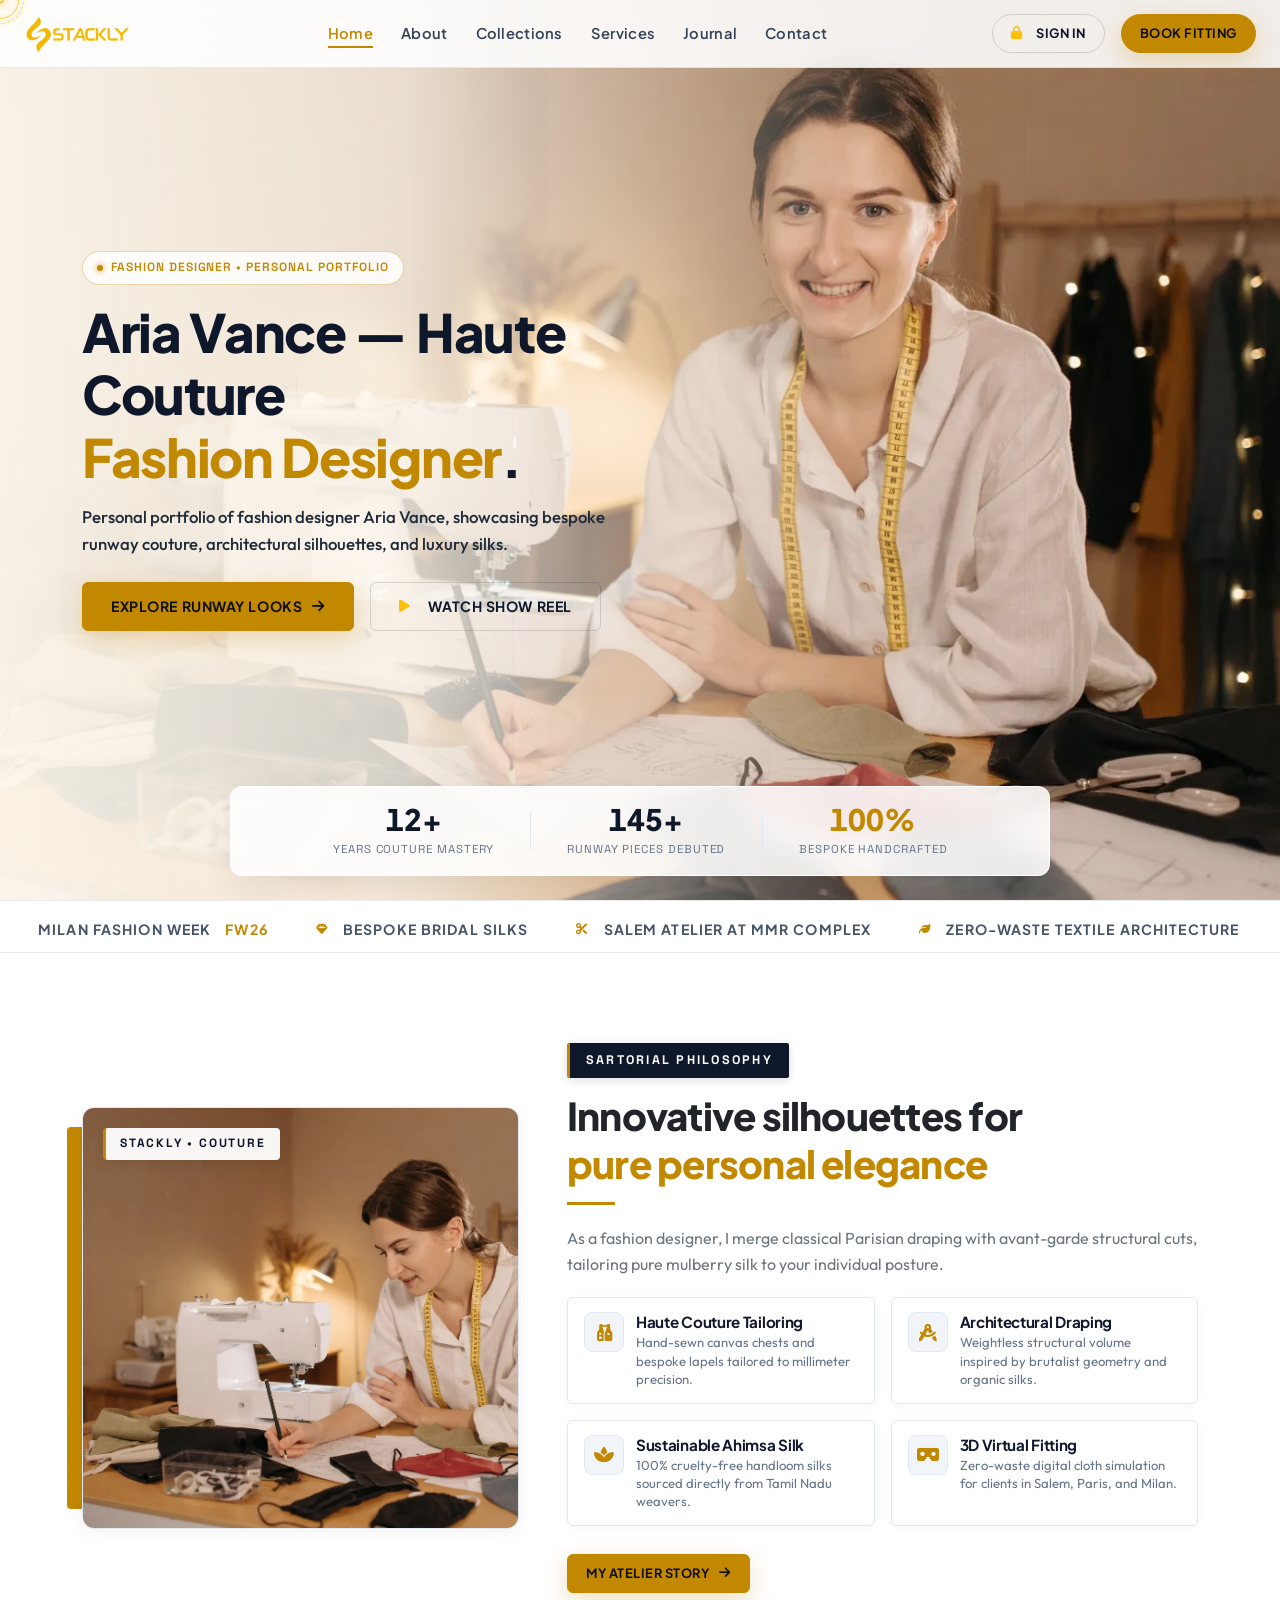
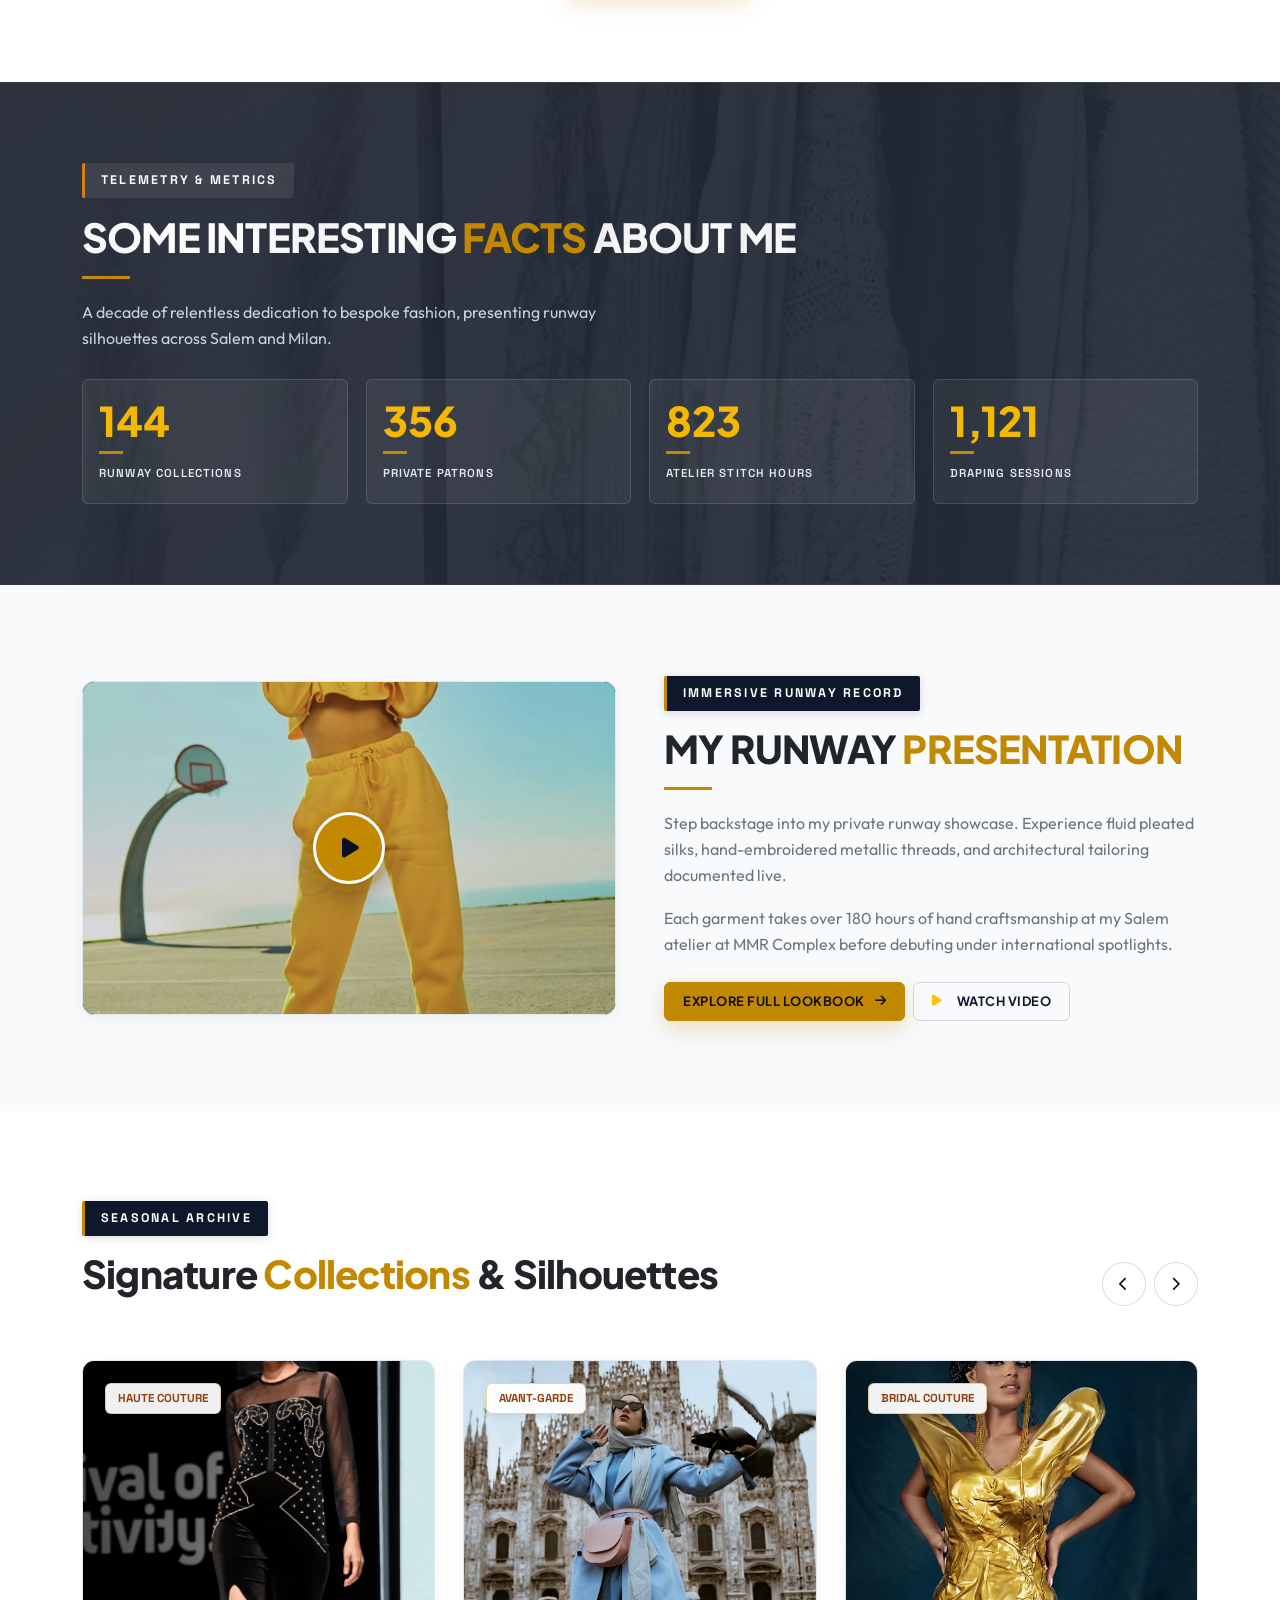
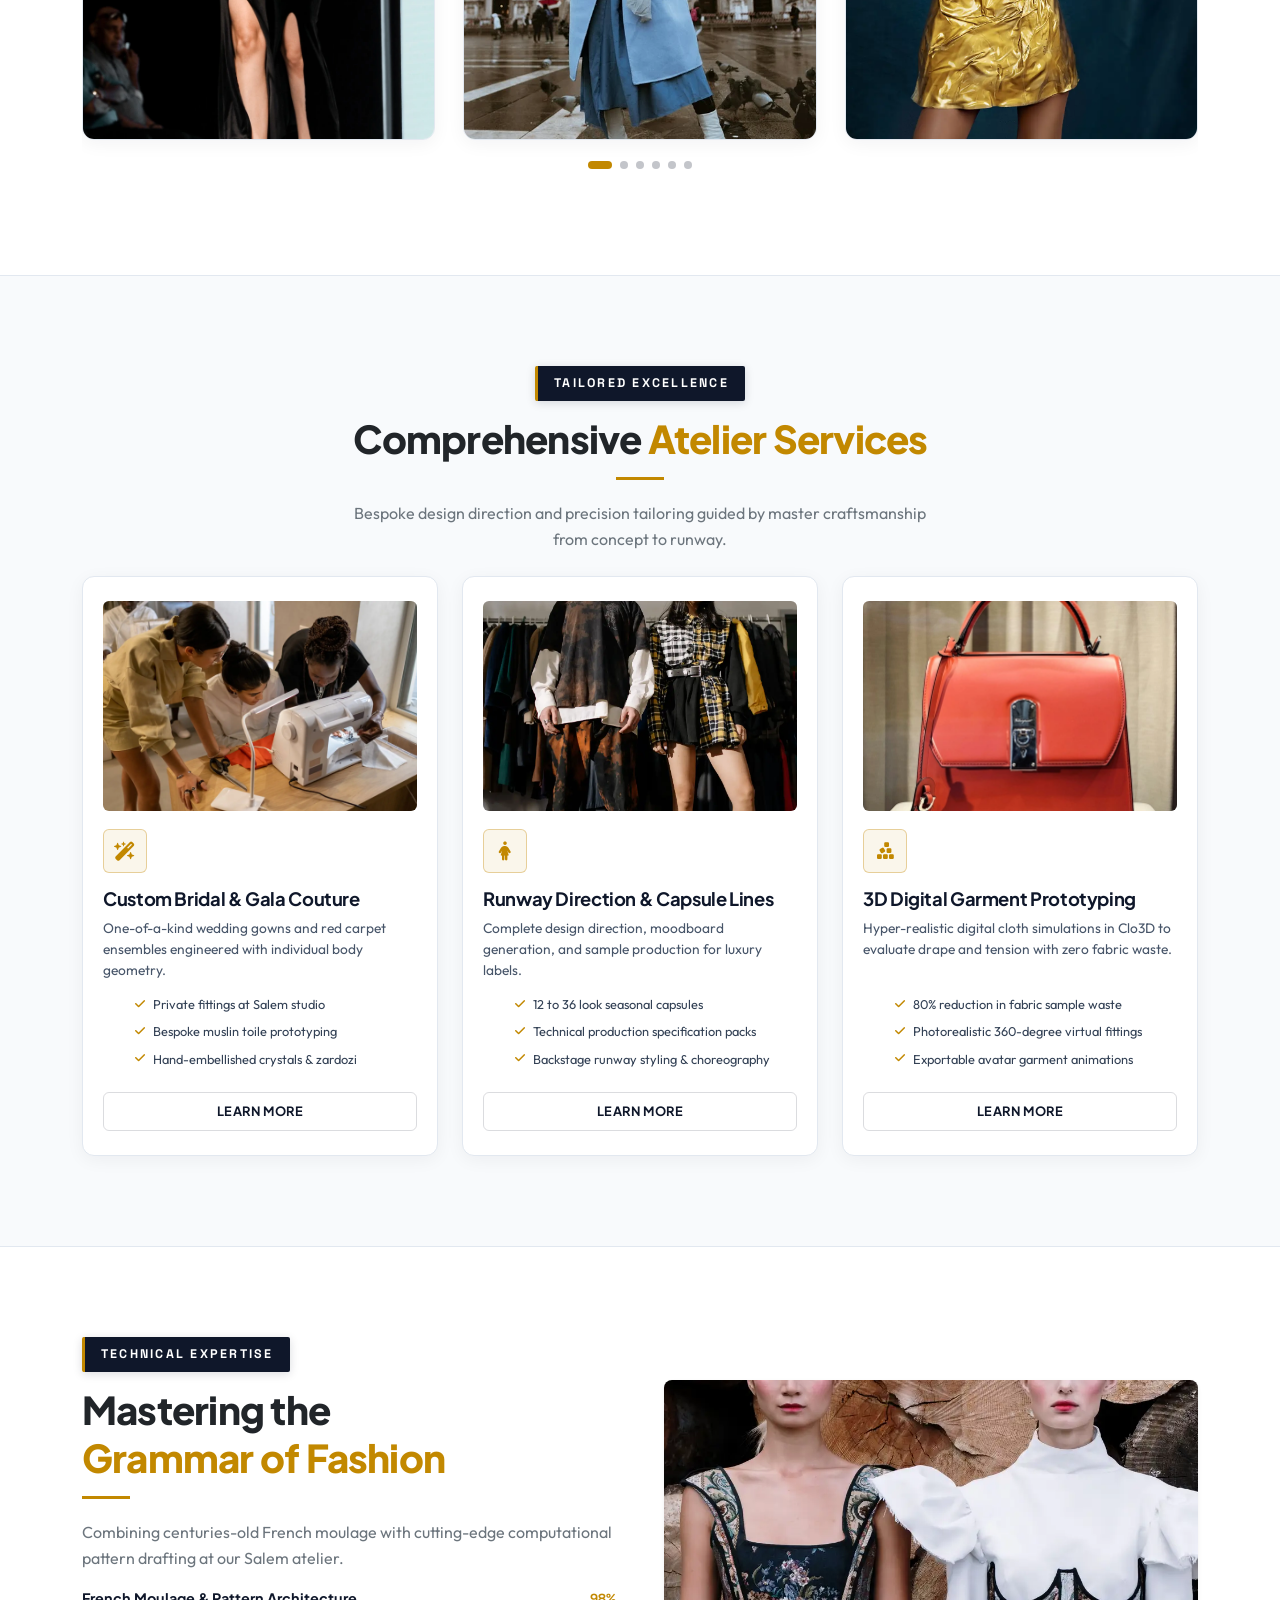
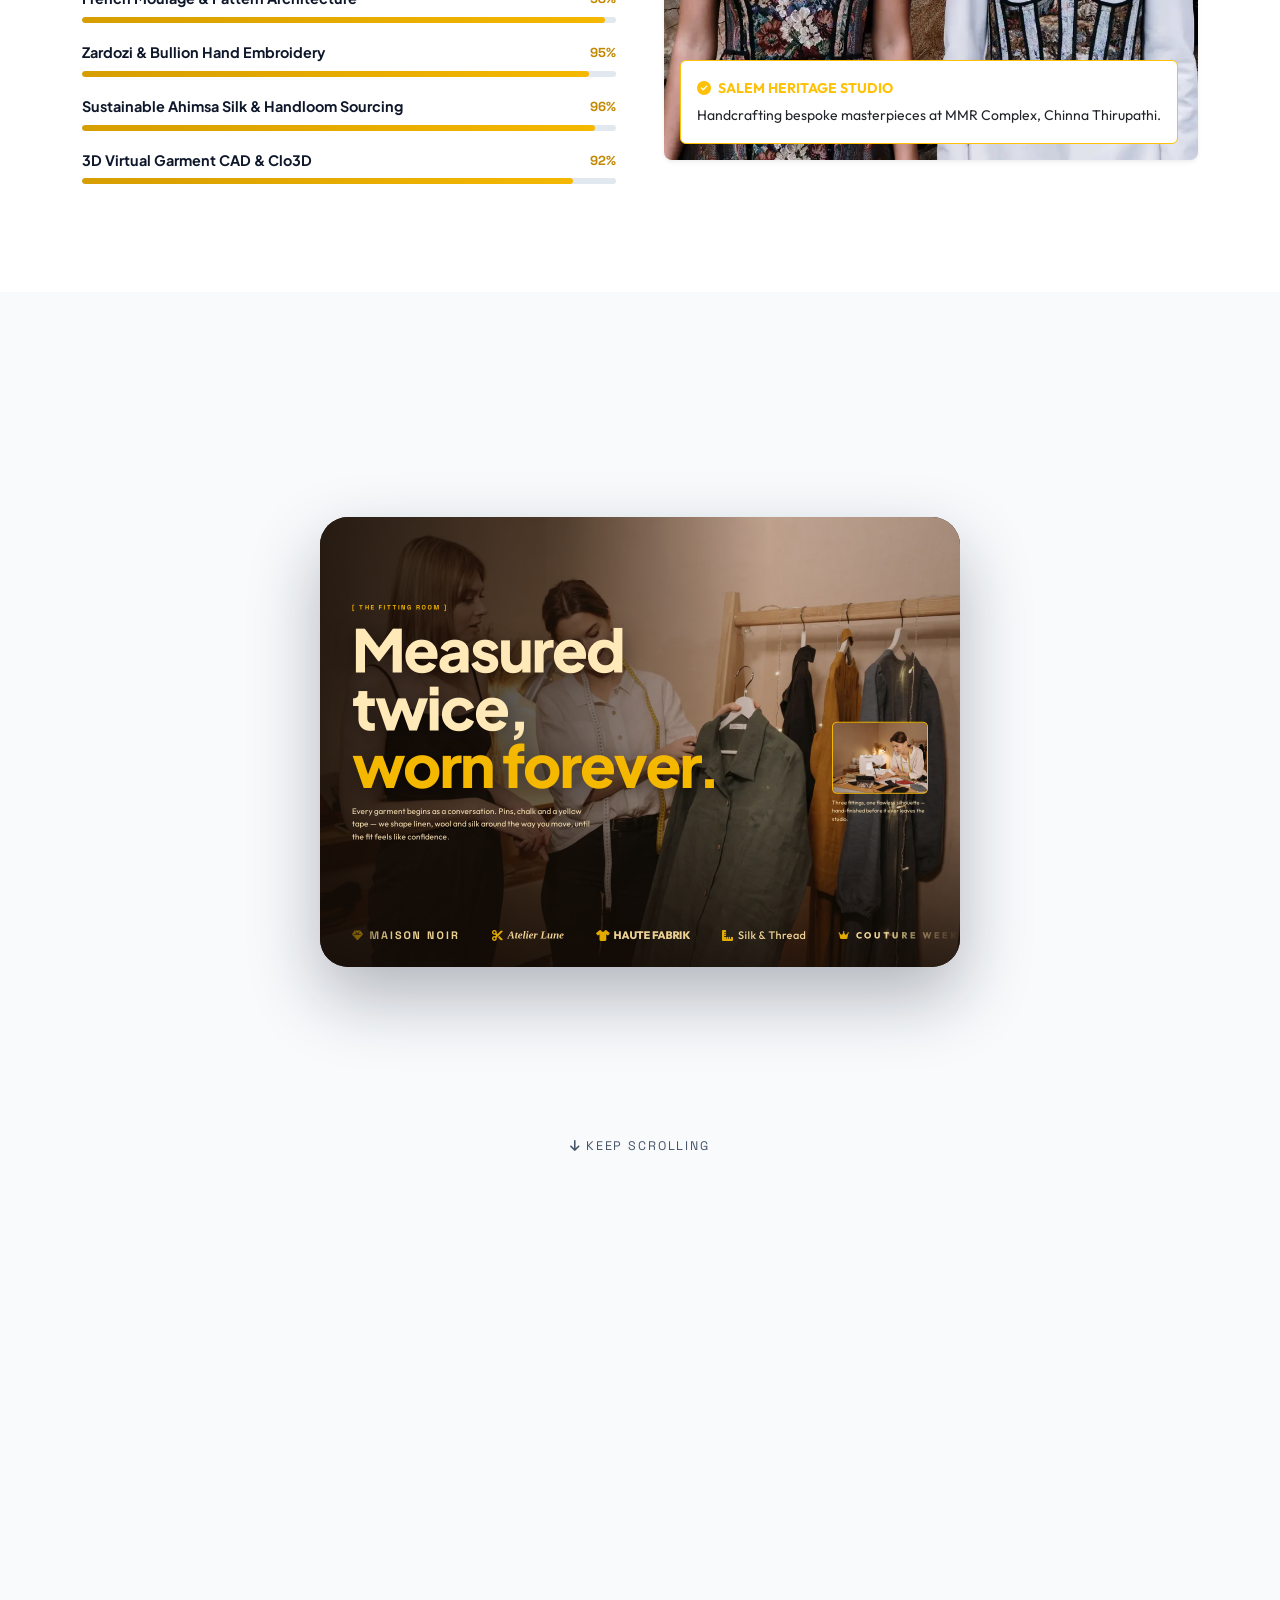
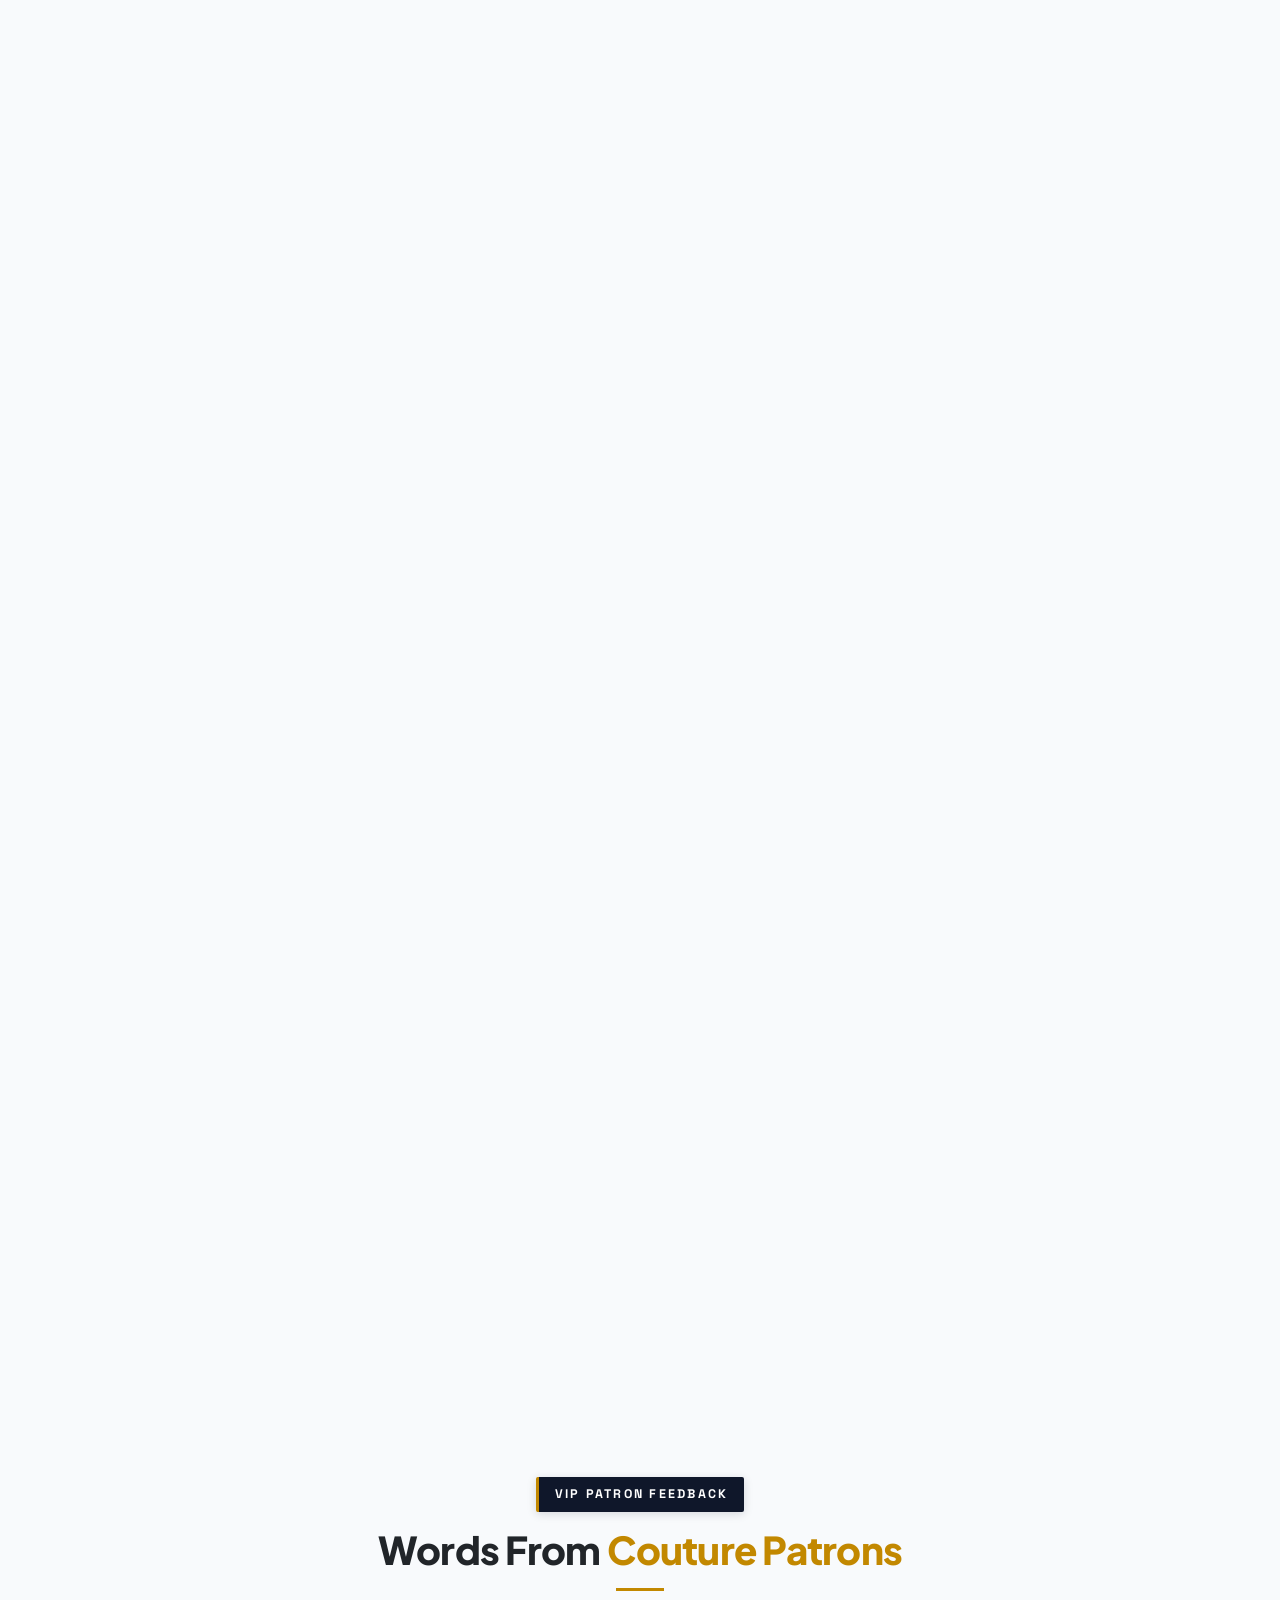
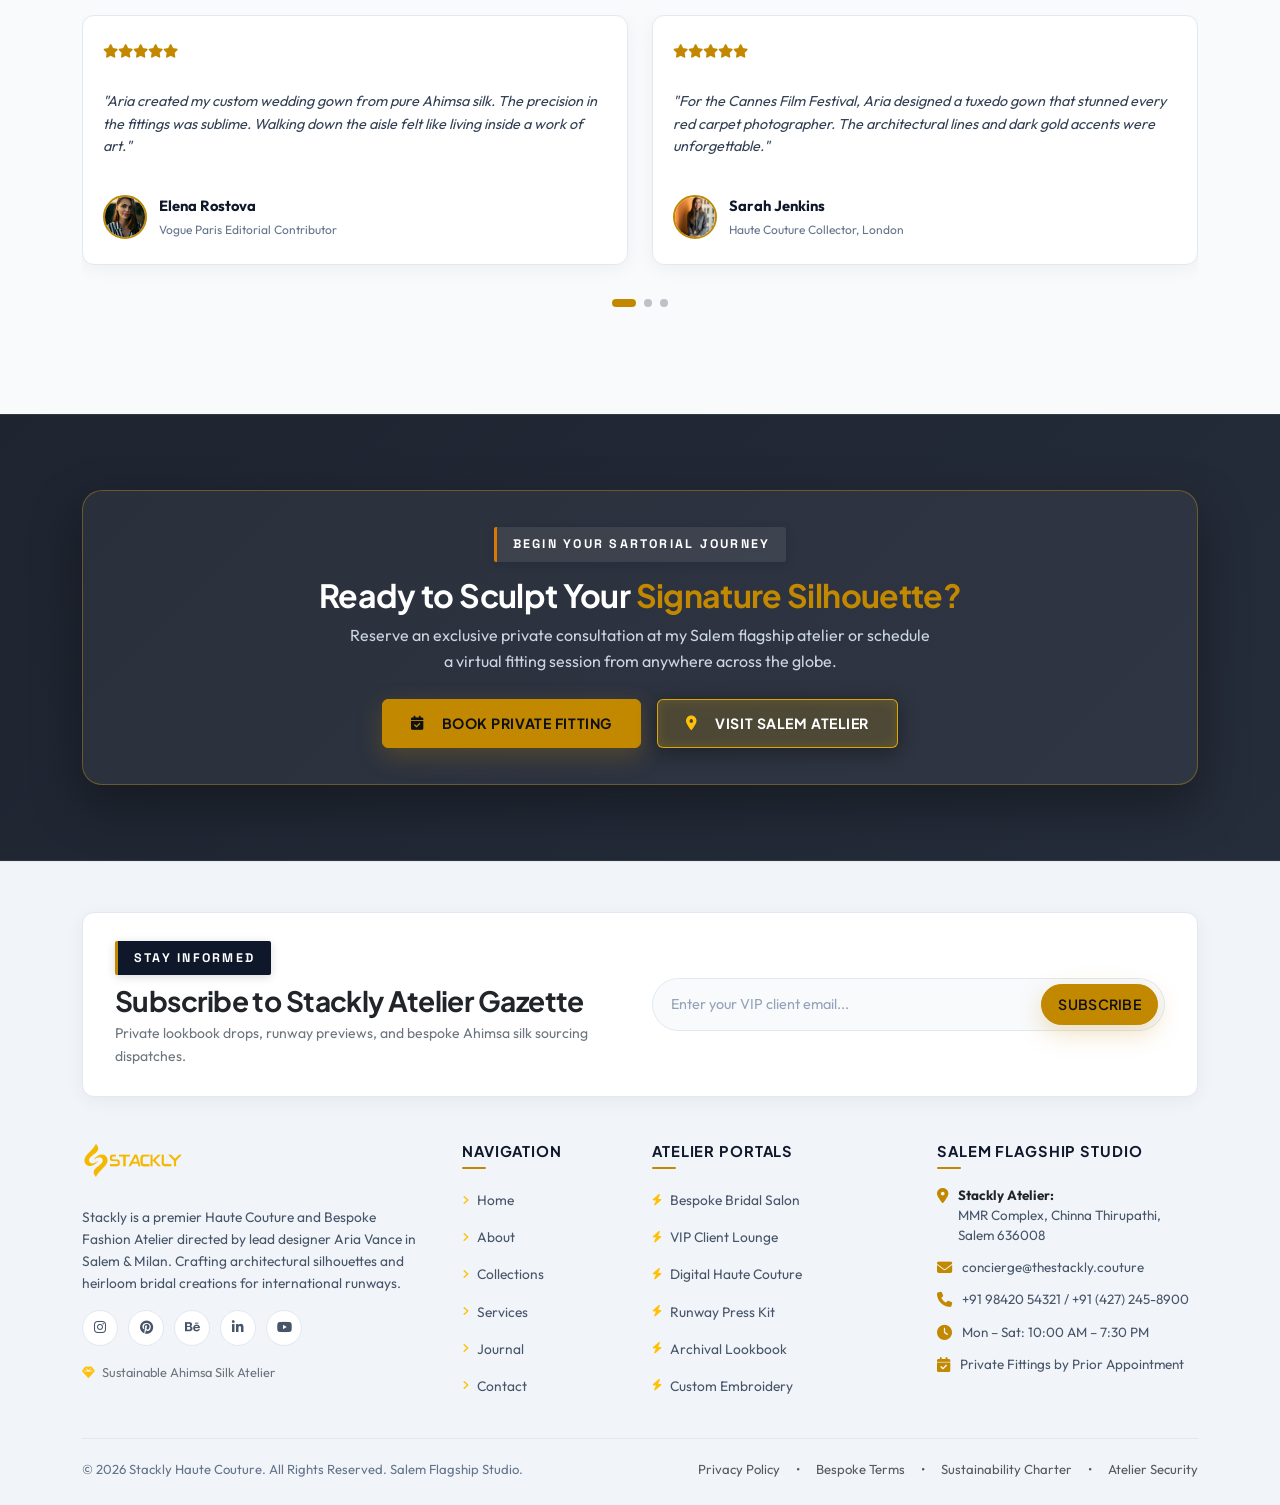
==== index.html @ 3cced506 "Add files via upload" ====
<!DOCTYPE html>
<html lang="en">
<head>
  <meta charset="UTF-8">
  <meta name="viewport" content="width=device-width, initial-scale=1.0, viewport-fit=cover">
  <title>Stackly | Haute Couture & Avant-Garde Fashion Designer Atelier</title>
  <meta name="description" content="Personal portfolio of lead fashion designer at Stackly. Bespoke bridal, runway collections, avant-garde silhouettes, and digital couture based in Salem & Milan.">
  <link rel="icon" type="image/webp" href="assets/top-logo.webp">

  
  <link rel="preconnect" href="https://fonts.googleapis.com">
  <link rel="preconnect" href="https://fonts.gstatic.com" crossorigin>
  <link href="https://fonts.googleapis.com/css2?family=Outfit:wght@300;400;500;600;700;800&family=Plus+Jakarta+Sans:wght@400;500;600;700;800;900&family=Space+Grotesk:wght@500;700&display=swap" rel="stylesheet">

  
  <link rel="stylesheet" href="https://cdn.jsdelivr.net/npm/bootstrap@5.3.3/dist/css/bootstrap.min.css">
  <link rel="stylesheet" href="https://cdnjs.cloudflare.com/ajax/libs/font-awesome/6.6.0/css/all.min.css">

  
  <link rel="stylesheet" href="https://cdn.jsdelivr.net/npm/swiper@11/swiper-bundle.min.css">

  
  <link rel="stylesheet" href="style.css">
</head>
<body class="bg-architectural-grid">

  
  <div class="custom-cursor-dot" aria-hidden="true"></div>
  <div class="custom-cursor-ring" aria-hidden="true"></div>

  
  <div class="ambient-gold-glow ambient-glow-top-right"></div>
  <div class="ambient-gold-glow ambient-glow-bottom-left"></div>

  
  <div id="stackly-preloader">
    <div class="preloader-content">
      <div class="preloader-circle-wrapper">
        <div class="circle-ring ring-outer-spin"></div>
        <div class="circle-ring ring-middle-pulse"></div>
        <div class="circle-ring ring-inner-orbit">
          <span class="orbit-dot"></span>
        </div>
        <div class="preloader-logo-box">
          <img src="assets/top-logo.webp" alt="Stackly Atelier" class="preloader-logo-img">
        </div>
      </div>
      <div class="preloader-bar-container">
        <div class="preloader-progress-track">
          <div class="preloader-progress-fill" id="preloader-progress-fill"></div>
        </div>
        <div class="preloader-meta d-flex justify-content-between align-items-center mt-2">
          <span id="preloader-status-text">INITIALIZING ATELIER ENVIRONMENT...</span>
          <span class="preloader-pct-badge"><span id="preloader-pct-num">0</span>%</span>
        </div>
      </div>
    </div>
  </div>

  
  <header class="site-header">
    <div class="header-container">
      <a href="index.html" class="brand-logo-wrap">
        <img src="assets/logo.webp" alt="Stackly Haute Couture" class="brand-logo-img">
      </a>

      
      <ul class="nav-desktop-links">
        <li><a href="index.html" class="active">Home</a></li>
        <li><a href="about.html">About</a></li>
        <li><a href="collections.html">Collections</a></li>
        <li><a href="services.html">Services</a></li>
        <li><a href="blog.html">Journal</a></li>
        <li><a href="contact.html">Contact</a></li>
      </ul>

      
      <div class="header-actions">
        <a href="signin.html" class="btn-gold-outline btn-sm btn-pill d-none d-md-inline-flex">
          <i class="fa-solid fa-lock text-warning me-1"></i> Sign In
        </a>
        <a href="signup.html" class="btn-gold btn-sm btn-pill header-cta-btn btn-book-fitting">
          Book Fitting
        </a>
        <button type="button" class="mobile-nav-toggle" aria-label="Open mobile navigation menu">
          <i class="fa-solid fa-bars"></i>
        </button>
      </div>
    </div>
  </header>

  
  <div class="mobile-drawer-overlay"></div>
  <aside class="mobile-drawer">
    <div class="drawer-header">
      <a href="index.html" class="brand-logo-wrap">
        <img src="assets/logo.webp" alt="Stackly" class="brand-logo-img" style="height: 42px;">
      </a>
      <button type="button" class="mobile-drawer-close btn-close" aria-label="Close menu"></button>
    </div>
    <ul class="drawer-nav-list">
      <li><a href="index.html" class="active"><i class="fa-solid fa-house"></i> Home</a></li>
      <li><a href="about.html"><i class="fa-solid fa-user-tie"></i> About Designer</a></li>
      <li><a href="collections.html"><i class="fa-solid fa-vest"></i> Collections Lookbook</a></li>
      <li><a href="services.html"><i class="fa-solid fa-scissors"></i> Atelier Services</a></li>
      <li><a href="blog.html"><i class="fa-solid fa-newspaper"></i> Fashion Journal</a></li>
      <li><a href="contact.html"><i class="fa-solid fa-location-dot"></i> Salem Atelier Contact</a></li>
    </ul>
    <div class="drawer-footer">
      <a href="signin.html" class="btn-gold-outline w-100 text-center justify-content-center">Sign In</a>
      <a href="signup.html" class="btn-gold w-100 text-center justify-content-center">Book Fitting</a>
    </div>
  </aside>

  <main>
    
    <section class="hero-couture-section position-relative">
      <canvas id="heroCanvas3D"></canvas>
      <div class="container position-relative my-auto" style="z-index: 2;">
        <div class="row justify-content-start">
          <div class="col-lg-7 col-xl-6">
            <div class="hero-content-wrap">
              <span class="badge-gold-subtle mb-3">
                <span class="badge-dot"></span> FASHION DESIGNER &bull; PERSONAL PORTFOLIO
              </span>
              <h1 class="hero-main-title">
                Aria Vance &mdash; Haute Couture <span class="yellow-accent-word">Fashion Designer</span>.
              </h1>
              <p class="hero-subtitle">
                Personal portfolio of fashion designer Aria Vance, showcasing bespoke runway couture, architectural silhouettes, and luxury silks.
              </p>
              <div class="d-flex flex-wrap gap-3 align-items-center justify-content-start">
                <a href="collections.html" class="btn-gold btn-pulse-zoom">
                  Explore Runway Looks <i class="fa-solid fa-arrow-right"></i>
                </a>
                <button type="button" class="btn-gold-outline btn-watch-runway">
                  <i class="fa-solid fa-play text-warning me-2"></i> Watch Show Reel
                </button>
              </div>
            </div>
          </div>
        </div>
      </div>

      
      <div class="hero-bottom-stats-bar">
        <div class="container">
          <div class="hero-stats-grid">
            <div class="hero-stat-item">
              <div class="hero-stat-num" data-target="12" data-suffix="+">0+</div>
              <div class="hero-stat-label">Years Couture Mastery</div>
            </div>
            <div class="hero-stat-divider"></div>
            <div class="hero-stat-item">
              <div class="hero-stat-num" data-target="145" data-suffix="+">0+</div>
              <div class="hero-stat-label">Runway Pieces Debuted</div>
            </div>
            <div class="hero-stat-divider"></div>
            <div class="hero-stat-item">
              <div class="hero-stat-num highlight" data-target="100" data-suffix="%">0%</div>
              <div class="hero-stat-label">Bespoke Handcrafted</div>
            </div>
          </div>
        </div>
      </div>
    </section>

    
    <div class="marquee-ticker-wrap" aria-hidden="true">
      <div class="marquee-ticker-content">
        <div class="marquee-item"><i class="fa-solid fa-sparkles"></i> MILAN FASHION WEEK <span class="highlight">FW26</span></div>
        <div class="marquee-item"><i class="fa-solid fa-gem"></i> BESPOKE BRIDAL SILKS</div>
        <div class="marquee-item"><i class="fa-solid fa-scissors"></i> SALEM ATELIER AT MMR COMPLEX</div>
        <div class="marquee-item"><i class="fa-solid fa-leaf"></i> ZERO-WASTE TEXTILE ARCHITECTURE</div>
        <div class="marquee-item"><i class="fa-solid fa-award"></i> PARIS COUTURE LAUREATE</div>
        <div class="marquee-item"><i class="fa-solid fa-cube"></i> 3D DIGITAL GARMENT PROTOTYPING</div>
        
        <div class="marquee-item"><i class="fa-solid fa-sparkles"></i> MILAN FASHION WEEK <span class="highlight">FW26</span></div>
        <div class="marquee-item"><i class="fa-solid fa-gem"></i> BESPOKE BRIDAL SILKS</div>
        <div class="marquee-item"><i class="fa-solid fa-scissors"></i> SALEM ATELIER AT MMR COMPLEX</div>
        <div class="marquee-item"><i class="fa-solid fa-leaf"></i> ZERO-WASTE TEXTILE ARCHITECTURE</div>
        <div class="marquee-item"><i class="fa-solid fa-award"></i> PARIS COUTURE LAUREATE</div>
        <div class="marquee-item"><i class="fa-solid fa-cube"></i> 3D DIGITAL GARMENT PROTOTYPING</div>
      </div>
    </div>

    
    <section class="about-couture-section reveal-on-scroll">
      <div class="container">
        <div class="row align-items-center g-4 g-lg-5">
          <div class="col-lg-5">
            <div class="about-photo-wrapper">
              <div class="about-yellow-backdrop"></div>
              <div class="about-image-card card-hover-modern">
                <span class="about-brand-tag">STACKLY &bull; COUTURE</span>
                <img src="assets/images/pexels-pavel-danilyuk-6461242.webp" alt="Aria Vance Lead Couturier in Atelier">
              </div>
            </div>
          </div>

          <div class="col-lg-7">
            <span class="solonick-tag">SARTORIAL PHILOSOPHY</span>
            <h2 class="section-title mb-2 text-dark">
              Innovative silhouettes for <span class="yellow-accent-word">pure personal elegance</span>
            </h2>
            <div class="yellow-accent-line"></div>
            <p class="mb-3 text-secondary">
              As a fashion designer, I merge classical Parisian draping with avant-garde structural cuts, tailoring pure mulberry silk to your individual posture.
            </p>

            <div class="about-pillars-grid">
              <div class="about-pillar-item">
                <div class="about-pillar-icon">
                  <i class="fa-solid fa-vest-patches"></i>
                </div>
                <div>
                  <h5>Haute Couture Tailoring</h5>
                  <p>Hand-sewn canvas chests and bespoke lapels tailored to millimeter precision.</p>
                </div>
              </div>

              <div class="about-pillar-item">
                <div class="about-pillar-icon">
                  <i class="fa-solid fa-compass-drafting"></i>
                </div>
                <div>
                  <h5>Architectural Draping</h5>
                  <p>Weightless structural volume inspired by brutalist geometry and organic silks.</p>
                </div>
              </div>

              <div class="about-pillar-item">
                <div class="about-pillar-icon">
                  <i class="fa-solid fa-spa"></i>
                </div>
                <div>
                  <h5>Sustainable Ahimsa Silk</h5>
                  <p>100% cruelty-free handloom silks sourced directly from Tamil Nadu weavers.</p>
                </div>
              </div>

              <div class="about-pillar-item">
                <div class="about-pillar-icon">
                  <i class="fa-solid fa-vr-cardboard"></i>
                </div>
                <div>
                  <h5>3D Virtual Fitting</h5>
                  <p>Zero-waste digital cloth simulation for clients in Salem, Paris, and Milan.</p>
                </div>
              </div>
            </div>

            <div class="mt-4 pt-1">
              <a href="about.html" class="btn-gold btn-sm">
                My Atelier Story <i class="fa-solid fa-arrow-right"></i>
              </a>
            </div>
          </div>
        </div>
      </div>
    </section>

    
    <section class="facts-counter-section section-dark-slate reveal-on-scroll">
      <div class="facts-bg-overlay"></div>
      <div class="container">
        <div class="facts-title-wrap">
          <span class="solonick-tag">TELEMETRY &amp; METRICS</span>
          <h2 class="facts-main-heading text-white">
            SOME INTERESTING <span class="yellow-accent-word">FACTS</span> ABOUT ME
          </h2>
          <div class="yellow-accent-line"></div>
          <p class="text-secondary" style="max-width: 580px;">
            A decade of relentless dedication to bespoke fashion, presenting runway silhouettes across Salem and Milan.
          </p>
        </div>

        <div class="facts-counter-grid">
          <div class="fact-counter-card stagger-1">
            <div class="fact-number" data-target="145">0</div>
            <div class="fact-card-bar"></div>
            <div class="fact-label">RUNWAY COLLECTIONS</div>
          </div>

          <div class="fact-counter-card stagger-2">
            <div class="fact-number" data-target="357">0</div>
            <div class="fact-card-bar"></div>
            <div class="fact-label">PRIVATE PATRONS</div>
          </div>

          <div class="fact-counter-card stagger-3">
            <div class="fact-number" data-target="825">0</div>
            <div class="fact-card-bar"></div>
            <div class="fact-label">ATELIER STITCH HOURS</div>
          </div>

          <div class="fact-counter-card stagger-4">
            <div class="fact-number" data-target="1124">0</div>
            <div class="fact-card-bar"></div>
            <div class="fact-label">DRAPING SESSIONS</div>
          </div>
        </div>
      </div>
    </section>

    
    <section class="video-showcase-section reveal-on-scroll">
      <div class="container">
        <div class="video-showcase-grid">
          
          <div class="video-showcase-media">
            <div class="video-box-card card-hover-modern">
              <img src="assets/images/video_presentation.webp" alt="Stackly Runway Fashion Presentation">
              <button type="button" class="video-play-trigger btn-pulse-zoom" aria-label="Play runway fashion presentation video">
                <i class="fa-solid fa-play"></i>
              </button>
            </div>
          </div>

          
          <div class="video-showcase-text-wrap">
            <div class="video-showcase-header">
              <span class="solonick-tag">IMMERSIVE RUNWAY RECORD</span>
              <h2 class="section-title text-dark mb-2">
                MY RUNWAY <span class="yellow-accent-word">PRESENTATION</span>
              </h2>
              <div class="yellow-accent-line"></div>
            </div>
            <div class="video-showcase-body">
              <p class="text-secondary mb-3">
                Step backstage into my private runway showcase. Experience fluid pleated silks, hand-embroidered metallic threads, and architectural tailoring documented live.
              </p>
              <p class="text-secondary mb-4">
                Each garment takes over 180 hours of hand craftsmanship at my Salem atelier at MMR Complex before debuting under international spotlights.
              </p>
              <div class="d-flex flex-wrap gap-2">
                <a href="collections.html" class="btn-gold btn-sm">
                  Explore Full Lookbook <i class="fa-solid fa-arrow-right"></i>
                </a>
                <button type="button" class="btn-gold-outline btn-sm btn-watch-runway">
                  <i class="fa-solid fa-play text-warning me-1"></i> Watch Video
                </button>
              </div>
            </div>
          </div>
        </div>
      </div>
    </section>

    
    <section class="collections-section reveal-on-scroll">
      <div class="container">
        <div class="section-head-bar">
          <div>
            <span class="solonick-tag">SEASONAL ARCHIVE</span>
            <h2 class="section-title text-dark">
              Signature <span class="yellow-accent-word">Collections</span> &amp; Silhouettes
            </h2>
          </div>
          <div class="d-flex gap-2">
            <button type="button" class="btn-gold-outline swiper-btn-prev" aria-label="Previous slide">
              <i class="fa-solid fa-chevron-left"></i>
            </button>
            <button type="button" class="btn-gold-outline swiper-btn-next" aria-label="Next slide">
              <i class="fa-solid fa-chevron-right"></i>
            </button>
          </div>
        </div>

        
        <div class="swiper swiper-collections-container">
          <div class="swiper-wrapper">
            
            <div class="swiper-slide">
              <div class="flip-card">
                <div class="flip-card-inner">
                  <div class="flip-card-front">
                    <span class="lookbook-tag">HAUTE COUTURE</span>
                    <div class="lookbook-image-wrap">
                      <img src="assets/images/pexels-rgsk97-1477437.webp" alt="Aura Obsidian Gown">
                      <div class="lookbook-overlay-cta">
                        <h4 class="lookbook-title">Aura Obsidian Gown</h4>
                        <p class="lookbook-desc">Structured organza bodice with 24K bullion hand embroidery.</p>
                        <span class="text-warning small fw-bold"><i class="fa-solid fa-arrows-rotate me-1"></i> Flip for Specs</span>
                      </div>
                    </div>
                  </div>
                  <div class="flip-card-back">
                    <div>
                      <span class="solonick-tag mb-2">LOOK 01 &bull; SALEM</span>
                      <h4 class="text-white fw-bold mb-2">Aura Obsidian Gown</h4>
                      <div class="yellow-accent-line my-2" style="width: 28px; height: 2px;"></div>
                      <p class="small text-secondary mb-3">Pure handloom organza with metallic thread zardozi crafted over 160 hours.</p>
                      <div class="bg-black bg-opacity-40 p-2 rounded border border-secondary mb-3">
                        <div class="d-flex justify-content-between small text-white py-1 border-bottom border-secondary border-opacity-25"><span>Hours:</span><strong class="text-warning">160 hrs</strong></div>
                        <div class="d-flex justify-content-between small text-white py-1 border-bottom border-secondary border-opacity-25"><span>Cut:</span><strong>French Moulage</strong></div>
                        <div class="d-flex justify-content-between small text-white py-1"><span>Silk:</span><strong>100% Ahimsa</strong></div>
                      </div>
                    </div>
                    <a href="signup.html" class="btn-gold btn-sm w-100 text-center btn-book-fitting">Inquire Commission</a>
                  </div>
                </div>
              </div>
            </div>

            
            <div class="swiper-slide">
              <div class="flip-card">
                <div class="flip-card-inner">
                  <div class="flip-card-front">
                    <span class="lookbook-tag">AVANT-GARDE</span>
                    <div class="lookbook-image-wrap">
                      <img src="assets/images/runway_1.webp" alt="Celestial Kinetic Coat">
                      <div class="lookbook-overlay-cta">
                        <h4 class="lookbook-title">Celestial Kinetic Coat</h4>
                        <p class="lookbook-desc">Sculptural exaggerated lapels tailored from pure cashmere.</p>
                        <span class="text-warning small fw-bold"><i class="fa-solid fa-arrows-rotate me-1"></i> Flip for Specs</span>
                      </div>
                    </div>
                  </div>
                  <div class="flip-card-back">
                    <div>
                      <span class="solonick-tag mb-2">LOOK 02 &bull; MILAN</span>
                      <h4 class="text-white fw-bold mb-2">Celestial Kinetic Coat</h4>
                      <div class="yellow-accent-line my-2" style="width: 28px; height: 2px;"></div>
                      <p class="small text-secondary mb-3">Architectural geometric lapels with zero-waste textile drafting.</p>
                      <div class="bg-black bg-opacity-40 p-2 rounded border border-secondary mb-3">
                        <div class="d-flex justify-content-between small text-white py-1 border-bottom border-secondary border-opacity-25"><span>Hours:</span><strong class="text-warning">120 hrs</strong></div>
                        <div class="d-flex justify-content-between small text-white py-1 border-bottom border-secondary border-opacity-25"><span>Weight:</span><strong>Heavy-gauge Cashmere</strong></div>
                        <div class="d-flex justify-content-between small text-white py-1"><span>Finish:</span><strong>Hand-stitched Horn Buttons</strong></div>
                      </div>
                    </div>
                    <a href="signup.html" class="btn-gold btn-sm w-100 text-center btn-book-fitting">Inquire Commission</a>
                  </div>
                </div>
              </div>
            </div>

            
            <div class="swiper-slide">
              <div class="flip-card">
                <div class="flip-card-inner">
                  <div class="flip-card-front">
                    <span class="lookbook-tag">BRIDAL COUTURE</span>
                    <div class="lookbook-image-wrap">
                      <img src="assets/images/pexels-sandra-elizabeth-rivera-ayauca-3003710-22605246.webp" alt="Nocturne Bridal Ensemble">
                      <div class="lookbook-overlay-cta">
                        <h4 class="lookbook-title">Nocturne Bridal Veil</h4>
                        <p class="lookbook-desc">Pure Kanchipuram Ahimsa silk with French Chantilly lace.</p>
                        <span class="text-warning small fw-bold"><i class="fa-solid fa-arrows-rotate me-1"></i> Flip for Specs</span>
                      </div>
                    </div>
                  </div>
                  <div class="flip-card-back">
                    <div>
                      <span class="solonick-tag mb-2">LOOK 03 &bull; BESPOKE</span>
                      <h4 class="text-white fw-bold mb-2">Nocturne Bridal Veil</h4>
                      <div class="yellow-accent-line my-2" style="width: 28px; height: 2px;"></div>
                      <p class="small text-secondary mb-3">Bespoke bridal gown layered with delicate hand-loomed gold brocade.</p>
                      <div class="bg-black bg-opacity-40 p-2 rounded border border-secondary mb-3">
                        <div class="d-flex justify-content-between small text-white py-1 border-bottom border-secondary border-opacity-25"><span>Hours:</span><strong class="text-warning">210 hrs</strong></div>
                        <div class="d-flex justify-content-between small text-white py-1 border-bottom border-secondary border-opacity-25"><span>Weave:</span><strong>Kanchipuram Ahimsa</strong></div>
                        <div class="d-flex justify-content-between small text-white py-1"><span>Lace:</span><strong>French Chantilly</strong></div>
                      </div>
                    </div>
                    <a href="signup.html" class="btn-gold btn-sm w-100 text-center btn-book-fitting">Inquire Commission</a>
                  </div>
                </div>
              </div>
            </div>

            
            <div class="swiper-slide">
              <div class="flip-card">
                <div class="flip-card-inner">
                  <div class="flip-card-front">
                    <span class="lookbook-tag">READY-TO-WEAR</span>
                    <div class="lookbook-image-wrap">
                      <img src="assets/images/pexels-d-ng-hoang-giang-921242705-39193467.webp" alt="Sartorial Velvet Tuxedo">
                      <div class="lookbook-overlay-cta">
                        <h4 class="lookbook-title">Midnight Velvet Tuxedo</h4>
                        <p class="lookbook-desc">Double-breasted silk-velvet tailoring with peak lapels.</p>
                        <span class="text-warning small fw-bold"><i class="fa-solid fa-arrows-rotate me-1"></i> Flip for Specs</span>
                      </div>
                    </div>
                  </div>
                  <div class="flip-card-back">
                    <div>
                      <span class="solonick-tag mb-2">LOOK 04 &bull; CAPSULE</span>
                      <h4 class="text-white fw-bold mb-2">Midnight Velvet Tuxedo</h4>
                      <div class="yellow-accent-line my-2" style="width: 28px; height: 2px;"></div>
                      <p class="small text-secondary mb-3">Structured shoulders and hand-padded lapels crafted for evening galas.</p>
                      <div class="bg-black bg-opacity-40 p-2 rounded border border-secondary mb-3">
                        <div class="d-flex justify-content-between small text-white py-1 border-bottom border-secondary border-opacity-25"><span>Hours:</span><strong class="text-warning">95 hrs</strong></div>
                        <div class="d-flex justify-content-between small text-white py-1 border-bottom border-secondary border-opacity-25"><span>Fabric:</span><strong>Italian Silk-Velvet</strong></div>
                        <div class="d-flex justify-content-between small text-white py-1"><span>Lapel:</span><strong>Satin Peak Finish</strong></div>
                      </div>
                    </div>
                    <a href="signup.html" class="btn-gold btn-sm w-100 text-center btn-book-fitting">Inquire Commission</a>
                  </div>
                </div>
              </div>
            </div>

            
            <div class="swiper-slide">
              <div class="flip-card">
                <div class="flip-card-inner">
                  <div class="flip-card-front">
                    <span class="lookbook-tag">3D DIGITAL COUTURE</span>
                    <div class="lookbook-image-wrap">
                      <img src="assets/images/pexels-ron-lach-7778888.webp" alt="Ethereal Prism Gown">
                      <div class="lookbook-overlay-cta">
                        <h4 class="lookbook-title">Ethereal Prism Gown</h4>
                        <p class="lookbook-desc">Parametric 3D corsetry with fluid pleated metallic chiffon.</p>
                        <span class="text-warning small fw-bold"><i class="fa-solid fa-arrows-rotate me-1"></i> Flip for Specs</span>
                      </div>
                    </div>
                  </div>
                  <div class="flip-card-back">
                    <div>
                      <span class="solonick-tag mb-2">LOOK 05 &bull; DIGITAL</span>
                      <h4 class="text-white fw-bold mb-2">Ethereal Prism Gown</h4>
                      <div class="yellow-accent-line my-2" style="width: 28px; height: 2px;"></div>
                      <p class="small text-secondary mb-3">Computational simulation meeting bespoke artisanal hand-draping.</p>
                      <div class="bg-black bg-opacity-40 p-2 rounded border border-secondary mb-3">
                        <div class="d-flex justify-content-between small text-white py-1 border-bottom border-secondary border-opacity-25"><span>CAD:</span><strong class="text-warning">Clo3D Parametric</strong></div>
                        <div class="d-flex justify-content-between small text-white py-1 border-bottom border-secondary border-opacity-25"><span>Corsetry:</span><strong>3D Printed Lattice</strong></div>
                        <div class="d-flex justify-content-between small text-white py-1"><span>Chiffon:</span><strong>Micro-pleated Metallic</strong></div>
                      </div>
                    </div>
                    <a href="signup.html" class="btn-gold btn-sm w-100 text-center btn-book-fitting">Inquire Commission</a>
                  </div>
                </div>
              </div>
            </div>

            
            <div class="swiper-slide">
              <div class="flip-card">
                <div class="flip-card-inner">
                  <div class="flip-card-front">
                    <span class="lookbook-tag">HAUTE COUTURE</span>
                    <div class="lookbook-image-wrap">
                      <img src="assets/images/runway_2.webp" alt="Saffron Solstice Cape">
                      <div class="lookbook-overlay-cta">
                        <h4 class="lookbook-title">Saffron Solstice Cape</h4>
                        <p class="lookbook-desc">Voluminous high-neck drape in raw mustard gold handloom brocade.</p>
                        <span class="text-warning small fw-bold"><i class="fa-solid fa-arrows-rotate me-1"></i> Flip for Specs</span>
                      </div>
                    </div>
                  </div>
                  <div class="flip-card-back">
                    <div>
                      <span class="solonick-tag mb-2">LOOK 06 &bull; ATELIER</span>
                      <h4 class="text-white fw-bold mb-2">Saffron Solstice Cape</h4>
                      <div class="yellow-accent-line my-2" style="width: 28px; height: 2px;"></div>
                      <p class="small text-secondary mb-3">Grand architectural cape constructed in heirloom zari handloom weave.</p>
                      <div class="bg-black bg-opacity-40 p-2 rounded border border-secondary mb-3">
                        <div class="d-flex justify-content-between small text-white py-1 border-bottom border-secondary border-opacity-25"><span>Hours:</span><strong class="text-warning">175 hrs</strong></div>
                        <div class="d-flex justify-content-between small text-white py-1 border-bottom border-secondary border-opacity-25"><span>Brocade:</span><strong>Pure Raw Mulberry Silk</strong></div>
                        <div class="d-flex justify-content-between small text-white py-1"><span>Zari:</span><strong>Electrum Gold Handloom</strong></div>
                      </div>
                    </div>
                    <a href="signup.html" class="btn-gold btn-sm w-100 text-center btn-book-fitting">Inquire Commission</a>
                  </div>
                </div>
              </div>
            </div>
          </div>
          
          <div class="swiper-pagination mt-4"></div>
        </div>
      </div>
    </section>

    
    <section class="services-couture-section reveal-on-scroll">
      <div class="container">
        <div class="text-center mb-4">
          <span class="solonick-tag">TAILORED EXCELLENCE</span>
          <h2 class="section-title text-dark">
            Comprehensive <span class="yellow-accent-word">Atelier Services</span>
          </h2>
          <div class="yellow-accent-line center"></div>
          <p class="text-secondary mx-auto" style="max-width: 580px;">
            Bespoke design direction and precision tailoring guided by master craftsmanship from concept to runway.
          </p>
        </div>

        <div class="row g-4">
          
          <div class="col-md-6 col-lg-4">
            <div class="service-card-3d card-hover-modern">
              <div class="service-card-thumb">
                <img src="assets/images/pexels-ron-lach-9850423.webp" alt="Custom Bridal Couture Atelier Crafting">
              </div>
              <div class="service-icon-box">
                <i class="fa-solid fa-wand-magic-sparkles"></i>
              </div>
              <h3 class="service-card-title">Custom Bridal &amp; Gala Couture</h3>
              <p class="service-card-text">
                One-of-a-kind wedding gowns and red carpet ensembles engineered with individual body geometry.
              </p>
              <ul class="service-features-list">
                <li><i class="fa-solid fa-check"></i> Private fittings at Salem studio</li>
                <li><i class="fa-solid fa-check"></i> Bespoke muslin toile prototyping</li>
                <li><i class="fa-solid fa-check"></i> Hand-embellished crystals &amp; zardozi</li>
              </ul>
              <a href="services.html" class="btn-gold-outline btn-sm mt-auto">Learn More</a>
            </div>
          </div>

          
          <div class="col-md-6 col-lg-4">
            <div class="service-card-3d card-hover-modern">
              <div class="service-card-thumb">
                <img src="assets/images/pexels-cottonbro-6069964.webp" alt="Runway Direction & Capsules">
              </div>
              <div class="service-icon-box">
                <i class="fa-solid fa-person-dress"></i>
              </div>
              <h3 class="service-card-title">Runway Direction &amp; Capsule Lines</h3>
              <p class="service-card-text">
                Complete design direction, moodboard generation, and sample production for luxury labels.
              </p>
              <ul class="service-features-list">
                <li><i class="fa-solid fa-check"></i> 12 to 36 look seasonal capsules</li>
                <li><i class="fa-solid fa-check"></i> Technical production specification packs</li>
                <li><i class="fa-solid fa-check"></i> Backstage runway styling &amp; choreography</li>
              </ul>
              <a href="services.html" class="btn-gold-outline btn-sm mt-auto">Learn More</a>
            </div>
          </div>

          
          <div class="col-md-6 col-lg-4">
            <div class="service-card-3d card-hover-modern">
              <div class="service-card-thumb">
                <img src="assets/images/craft_atelier_2.webp" alt="3D Digital Garment Prototyping">
              </div>
              <div class="service-icon-box">
                <i class="fa-solid fa-cubes-stacked"></i>
              </div>
              <h3 class="service-card-title">3D Digital Garment Prototyping</h3>
              <p class="service-card-text">
                Hyper-realistic digital cloth simulations in Clo3D to evaluate drape and tension with zero fabric waste.
              </p>
              <ul class="service-features-list">
                <li><i class="fa-solid fa-check"></i> 80% reduction in fabric sample waste</li>
                <li><i class="fa-solid fa-check"></i> Photorealistic 360-degree virtual fittings</li>
                <li><i class="fa-solid fa-check"></i> Exportable avatar garment animations</li>
              </ul>
              <a href="services.html" class="btn-gold-outline btn-sm mt-auto">Learn More</a>
            </div>
          </div>
        </div>
      </div>
    </section>

    
    <section class="skills-craft-section reveal-on-scroll">
      <div class="container">
        <div class="row align-items-center g-4 g-lg-5">
          <div class="col-lg-6">
            <span class="solonick-tag">TECHNICAL EXPERTISE</span>
            <h2 class="section-title text-dark mb-2">
              Mastering the <span class="yellow-accent-word">Grammar of Fashion</span>
            </h2>
            <div class="yellow-accent-line"></div>
            <p class="text-secondary mb-3">
              Combining centuries-old French moulage with cutting-edge computational pattern drafting at our Salem atelier.
            </p>

            <div class="skill-bar-item">
              <div class="skill-bar-header">
                <span class="skill-name">French Moulage &amp; Pattern Architecture</span>
                <span class="skill-pct">98%</span>
              </div>
              <div class="skill-track">
                <div class="skill-fill" style="width: 98%;"></div>
              </div>
            </div>

            <div class="skill-bar-item">
              <div class="skill-bar-header">
                <span class="skill-name">Zardozi &amp; Bullion Hand Embroidery</span>
                <span class="skill-pct">95%</span>
              </div>
              <div class="skill-track">
                <div class="skill-fill" style="width: 95%;"></div>
              </div>
            </div>

            <div class="skill-bar-item">
              <div class="skill-bar-header">
                <span class="skill-name">Sustainable Ahimsa Silk &amp; Handloom Sourcing</span>
                <span class="skill-pct">96%</span>
              </div>
              <div class="skill-track">
                <div class="skill-fill" style="width: 96%;"></div>
              </div>
            </div>

            <div class="skill-bar-item">
              <div class="skill-bar-header">
                <span class="skill-name">3D Virtual Garment CAD &amp; Clo3D</span>
                <span class="skill-pct">92%</span>
              </div>
              <div class="skill-track">
                <div class="skill-fill" style="width: 92%;"></div>
              </div>
            </div>
          </div>

          <div class="col-lg-6">
            <div class="position-relative card-hover-modern rounded-3 overflow-hidden shadow-sm">
              <img src="assets/images/pexels-cottonbro-5582523.webp" alt="Master Tailor Hand Stitching in Atelier" class="w-100" style="height: 380px; object-fit: cover;">
              <div class="position-absolute bottom-0 start-0 p-3 m-3 bg-white bg-opacity-95 rounded-2 border border-warning">
                <div class="text-warning fw-bold small text-uppercase mb-1"><i class="fa-solid fa-circle-check me-1"></i> Salem Heritage Studio</div>
                <div class="text-dark small">Handcrafting bespoke masterpieces at MMR Complex, Chinna Thirupathi.</div>
              </div>
            </div>
          </div>
        </div>
      </div>
    </section>

    
    <section class="expand-showcase" id="expandShowcase">
      <div class="expand-sticky">
        <div class="expand-media">
          <div class="expand-stage">
            <img class="expand-bg" src="assets/images/pexels-pavel-danilyuk-6461324.webp" alt="Couturier fitting a linen shirt on a client in the atelier">
            <div class="expand-shade"></div>

            <div class="expand-copy">
              <span class="expand-kicker">[ THE FITTING ROOM ]</span>
              <h2 class="expand-big">Measured twice,<br><span>worn forever.</span></h2>
              <p class="expand-mini">Every garment begins as a conversation. Pins, chalk and a yellow tape &mdash; we shape linen, wool and silk around the way you move, until the fit feels like confidence.</p>
            </div>

            <div class="expand-thumb">
              <img src="assets/images/pexels-pavel-danilyuk-6461242.webp" alt="Atelier detail">
              <p>Three fittings, one flawless silhouette &mdash; hand-finished before it ever leaves the studio.</p>
            </div>

            <div class="expand-logos" aria-label="Fashion partners">
              <div class="expand-logos-track">
                <span class="xl xl-1"><i class="fa-solid fa-gem"></i> MAISON NOIR</span>
                <span class="xl xl-2"><i class="fa-solid fa-scissors"></i> Atelier Lune</span>
                <span class="xl xl-3"><i class="fa-solid fa-shirt"></i> HAUTE FABRIK</span>
                <span class="xl xl-4"><i class="fa-solid fa-ruler-combined"></i> Silk &amp; Thread</span>
                <span class="xl xl-5"><i class="fa-solid fa-crown"></i> COUTURE WEEK</span>
                <span class="xl xl-6"><i class="fa-solid fa-spa"></i> Runway Society</span>
                <span class="xl xl-1"><i class="fa-solid fa-gem"></i> MAISON NOIR</span>
                <span class="xl xl-2"><i class="fa-solid fa-scissors"></i> Atelier Lune</span>
                <span class="xl xl-3"><i class="fa-solid fa-shirt"></i> HAUTE FABRIK</span>
                <span class="xl xl-4"><i class="fa-solid fa-ruler-combined"></i> Silk &amp; Thread</span>
                <span class="xl xl-5"><i class="fa-solid fa-crown"></i> COUTURE WEEK</span>
                <span class="xl xl-6"><i class="fa-solid fa-spa"></i> Runway Society</span>
              </div>
            </div>
          </div>
        </div>
        <div class="expand-hint"><i class="fa-solid fa-arrow-down"></i> Keep scrolling</div>
      </div>
    </section>

    
    <section class="testimonials-section reveal-on-scroll">
      <div class="container">
        <div class="text-center mb-4">
          <span class="solonick-tag">VIP PATRON FEEDBACK</span>
          <h2 class="section-title text-dark">
            Words From <span class="yellow-accent-word">Couture Patrons</span>
          </h2>
          <div class="yellow-accent-line center"></div>
        </div>

        <div class="swiper swiper-testimonials">
          <div class="swiper-wrapper">
            <div class="swiper-slide">
              <div class="testimonial-quote-card">
                <div class="testimonial-rating">
                  <i class="fa-solid fa-star"></i><i class="fa-solid fa-star"></i><i class="fa-solid fa-star"></i><i class="fa-solid fa-star"></i><i class="fa-solid fa-star"></i>
                </div>
                <p class="testimonial-text">
                  "Aria created my custom wedding gown from pure Ahimsa silk. The precision in the fittings was sublime. Walking down the aisle felt like living inside a work of art."
                </p>
                <div class="testimonial-client-meta">
                  <img src="assets/images/client_1.webp" alt="Elena Rostova" class="testimonial-avatar">
                  <div>
                    <div class="testimonial-client-name">Elena Rostova</div>
                    <div class="testimonial-client-role">Vogue Paris Editorial Contributor</div>
                  </div>
                </div>
              </div>
            </div>

            <div class="swiper-slide">
              <div class="testimonial-quote-card">
                <div class="testimonial-rating">
                  <i class="fa-solid fa-star"></i><i class="fa-solid fa-star"></i><i class="fa-solid fa-star"></i><i class="fa-solid fa-star"></i><i class="fa-solid fa-star"></i>
                </div>
                <p class="testimonial-text">
                  "For the Cannes Film Festival, Aria designed a tuxedo gown that stunned every red carpet photographer. The architectural lines and dark gold accents were unforgettable."
                </p>
                <div class="testimonial-client-meta">
                  <img src="assets/images/client_3.webp" alt="Sarah Jenkins" class="testimonial-avatar">
                  <div>
                    <div class="testimonial-client-name">Sarah Jenkins</div>
                    <div class="testimonial-client-role">Haute Couture Collector, London</div>
                  </div>
                </div>
              </div>
            </div>

            <div class="swiper-slide">
              <div class="testimonial-quote-card">
                <div class="testimonial-rating">
                  <i class="fa-solid fa-star"></i><i class="fa-solid fa-star"></i><i class="fa-solid fa-star"></i><i class="fa-solid fa-star"></i><i class="fa-solid fa-star"></i>
                </div>
                <p class="testimonial-text">
                  "The 3D virtual fitting system saved weeks of transatlantic travel. The final garment arrived in Milan fitted to absolute millimeter perfection."
                </p>
                <div class="testimonial-client-meta">
                  <img src="assets/images/client_2.webp" alt="David Chen" class="testimonial-avatar">
                  <div>
                    <div class="testimonial-client-name">David Chen</div>
                    <div class="testimonial-client-role">Creative Director, Apex Luxe</div>
                  </div>
                </div>
              </div>
            </div>
          </div>
          <div class="swiper-pagination swiper-pagination-testimonials mt-3"></div>
        </div>
      </div>
    </section>

    
    <section class="booking-cta-section section-dark-slate reveal-on-scroll">
      <div class="container">
        <div class="booking-cta-card">
          <span class="solonick-tag">BEGIN YOUR SARTORIAL JOURNEY</span>
          <h2 class="h2 fw-bold text-white mb-2">
            Ready to Sculpt Your <span class="yellow-accent-word">Signature Silhouette?</span>
          </h2>
          <p class="text-secondary mx-auto mb-4" style="max-width: 580px;">
            Reserve an exclusive private consultation at my Salem flagship atelier or schedule a virtual fitting session from anywhere across the globe.
          </p>
          <div class="d-flex flex-wrap justify-content-center gap-3">
            <a href="signup.html" class="btn-gold btn-book-fitting">
              <i class="fa-solid fa-calendar-check me-2"></i> Book Private Fitting
            </a>
            <a href="contact.html" class="btn-gold-outline btn-visit-atelier">
              <i class="fa-solid fa-location-dot me-2 text-warning"></i> Visit Salem Atelier
            </a>
          </div>
        </div>
      </div>
    </section>
  </main>

  
  
  <footer class="site-footer">
    <div class="container">
      
      <div class="footer-newsletter-box">
        <div class="row align-items-center g-4">
          <div class="col-lg-6">
            <span class="solonick-tag mb-2">STAY INFORMED</span>
            <h3 class="fw-bold text-dark mb-1">Subscribe to Stackly Atelier Gazette</h3>
            <p class="text-secondary small mb-0">Private lookbook drops, runway previews, and bespoke Ahimsa silk sourcing dispatches.</p>
          </div>
          <div class="col-lg-6">
            <form class="footer-newsletter-input-group" onsubmit="event.preventDefault(); window.location.href='404.html';">
              <input type="email" placeholder="Enter your VIP client email..." required>
              <button type="submit" class="btn-gold py-2 px-3">
                <span>Subscribe</span>
              </button>
            </form>
          </div>
        </div>
      </div>

      <div class="row g-4 footer-top">
        <div class="col-lg-4 col-md-6">
          <a href="index.html" class="d-inline-block mb-2">
            <img src="assets/logo.webp" alt="Stackly Haute Couture" class="brand-logo-img" style="height: 36px;">
          </a>
          <p class="footer-brand-desc mb-3">
            Stackly is a premier Haute Couture and Bespoke Fashion Atelier directed by lead designer Aria Vance in Salem &amp; Milan. Crafting architectural silhouettes and heirloom bridal creations for international runways.
          </p>
          <div class="footer-social-links">
            <a href="404.html" class="footer-social-icon" aria-label="Instagram"><i class="fa-brands fa-instagram"></i></a>
            <a href="404.html" class="footer-social-icon" aria-label="Pinterest"><i class="fa-brands fa-pinterest"></i></a>
            <a href="404.html" class="footer-social-icon" aria-label="Behance"><i class="fa-brands fa-behance"></i></a>
            <a href="404.html" class="footer-social-icon" aria-label="LinkedIn"><i class="fa-brands fa-linkedin-in"></i></a>
            <a href="404.html" class="footer-social-icon" aria-label="YouTube"><i class="fa-brands fa-youtube"></i></a>
          </div>
          <div class="text-secondary small mt-3" style="font-size: 0.8rem;">
            <i class="fa-solid fa-gem text-warning me-1"></i> Sustainable Ahimsa Silk Atelier
          </div>
        </div>

        <div class="col-6 col-md-6 col-lg-2">
          <h4 class="footer-title">Navigation</h4>
          <ul class="footer-links-list">
            <li><a href="index.html"><i class="fa-solid fa-angle-right me-2 text-warning"></i>Home</a></li>
            <li><a href="about.html"><i class="fa-solid fa-angle-right me-2 text-warning"></i>About</a></li>
            <li><a href="collections.html"><i class="fa-solid fa-angle-right me-2 text-warning"></i>Collections</a></li>
            <li><a href="services.html"><i class="fa-solid fa-angle-right me-2 text-warning"></i>Services</a></li>
            <li><a href="blog.html"><i class="fa-solid fa-angle-right me-2 text-warning"></i>Journal</a></li>
            <li><a href="contact.html"><i class="fa-solid fa-angle-right me-2 text-warning"></i>Contact</a></li>
          </ul>
        </div>

        <div class="col-6 col-md-6 col-lg-3">
          <h4 class="footer-title">Atelier Portals</h4>
          <ul class="footer-links-list">
            <li><a href="404.html"><i class="fa-solid fa-bolt me-2 text-warning"></i>Bespoke Bridal Salon</a></li>
            <li><a href="signup.html"><i class="fa-solid fa-bolt me-2 text-warning"></i>VIP Client Lounge</a></li>
            <li><a href="404.html"><i class="fa-solid fa-bolt me-2 text-warning"></i>Digital Haute Couture</a></li>
            <li><a href="404.html"><i class="fa-solid fa-bolt me-2 text-warning"></i>Runway Press Kit</a></li>
            <li><a href="collections.html"><i class="fa-solid fa-bolt me-2 text-warning"></i>Archival Lookbook</a></li>
            <li><a href="services.html"><i class="fa-solid fa-bolt me-2 text-warning"></i>Custom Embroidery</a></li>
          </ul>
        </div>

        <div class="col-lg-3 col-md-6">
          <h4 class="footer-title">Salem Flagship Studio</h4>
          <div class="footer-contact-item">
            <i class="fa-solid fa-location-dot"></i>
            <div>
              <strong class="text-dark">Stackly Atelier:</strong><br>
              MMR Complex, Chinna Thirupathi, Salem 636008
            </div>
          </div>
          <div class="footer-contact-item">
            <i class="fa-solid fa-envelope"></i>
            <div>concierge@thestackly.couture</div>
          </div>
          <div class="footer-contact-item">
            <i class="fa-solid fa-phone"></i>
            <div>+91 98420 54321 / +91 (427) 245-8900</div>
          </div>
          <div class="footer-contact-item">
            <i class="fa-solid fa-clock"></i>
            <div>Mon &ndash; Sat: 10:00 AM &ndash; 7:30 PM</div>
          </div>
          <div class="footer-contact-item mb-0">
            <i class="fa-solid fa-calendar-check"></i>
            <div>Private Fittings by Prior Appointment</div>
          </div>
        </div>
      </div>

      <div class="footer-bottom d-flex flex-wrap justify-content-between align-items-center">
        <div>&copy; 2026 Stackly Haute Couture. All Rights Reserved. Salem Flagship Studio.</div>
        <div class="d-flex flex-wrap gap-2 gap-sm-3 footer-bottom-links">
          <a href="404.html" class="text-muted">Privacy Policy</a>
          <span class="text-muted">&bull;</span>
          <a href="404.html" class="text-muted">Bespoke Terms</a>
          <span class="text-muted">&bull;</span>
          <a href="404.html" class="text-muted">Sustainability Charter</a>
          <span class="text-muted">&bull;</span>
          <a href="404.html" class="text-muted">Atelier Security</a>
        </div>
      </div>
    </div>
  </footer>

  
  <div class="custom-modal-backdrop" id="videoModal">
    <div class="custom-modal-box video-modal-box">
      <button type="button" class="modal-close-btn" aria-label="Close modal"><i class="fa-solid fa-xmark"></i></button>
      <div class="modal-video-header mb-2 pe-4">
        <span class="solonick-tag mb-1">OFFICIAL SHOW REEL</span>
        <h3 class="text-dark mb-0 fs-5">Aria Vance Couture &bull; Runway Show Reel</h3>
      </div>
      <div class="ratio ratio-16x9 rounded-3 overflow-hidden bg-black shadow modal-video-frame">
        <video id="runwayVideoPlayer" controls playsinline preload="metadata" class="w-100 h-100 rounded-3">
          <source src="assets/hero.mp4" type="video/mp4">
          Your browser does not support HTML5 video.
        </video>
      </div>
      <p class="text-secondary small mt-2 mb-0">
        Streamed live from our Salem atelier and international runway debuts, featuring bespoke handcrafted couture mastery.
      </p>
    </div>
  </div>

  
  <div class="custom-modal-backdrop" id="lookbookModal">
    <div class="custom-modal-box">
      <button type="button" class="modal-close-btn" aria-label="Close modal"><i class="fa-solid fa-xmark"></i></button>
      <div class="row g-4 align-items-center">
        <div class="col-md-6">
          <img id="modalLookImg" src="" alt="Look Silhouette" class="w-100 rounded-3" style="max-height: 480px; object-fit: cover;">
        </div>
        <div class="col-md-6">
          <span class="solonick-tag" id="modalLookTag">HAUTE COUTURE</span>
          <h3 class="text-dark" id="modalLookTitle">Silhouette Name</h3>
          <div class="yellow-accent-line"></div>
          <p class="text-secondary" id="modalLookDesc">Detailed description of the garment craftsmanship and fabrics.</p>
          <div class="bg-light p-3 rounded-2 border border-secondary-subtle mb-3">
            <div class="small text-warning fw-bold">FABRIC COMPOSITION</div>
            <div class="small text-dark">Pure Mulberry Ahimsa Silk, Hand-spun Organza, Metallic Bouillon.</div>
          </div>
          <div class="d-flex gap-2">
            <a href="signup.html" class="btn-gold btn-sm btn-book-fitting">Inquire Commission</a>
            <a href="collections.html" class="btn-gold-outline btn-sm">Full Lookbook</a>
          </div>
        </div>
      </div>
    </div>
  </div>

  
  <script src="https://cdn.jsdelivr.net/npm/bootstrap@5.3.3/dist/js/bootstrap.bundle.min.js"></script>
  <script src="https://cdn.jsdelivr.net/npm/swiper@11/swiper-bundle.min.js"></script>
  <script src="main.js"></script>
</body>
</html>
---- style.css ----
/* ==========================================================================
   STACKLY HAUTE COUTURE & BESPOKE ATELIER - THEME STYLESHEET
   Luxury Fashion Designer Portfolio & Client Management System
   Palette: Dark Charcoal (#0e1013, #15181c, #1d2026) & Couture Gold (#f5b800)
   ========================================================================== */

:root {
  
  --bg-body: #f8fafc;
  --bg-primary: #ffffff;
  --bg-secondary: #f1f5f9;
  --bg-surface: #ffffff;
  --bg-card: #ffffff;
  --bg-card-hover: #f8fafc;

  --gold-primary: #c28800;
  --gold-light: #d97706;
  --gold-dark: #92400e;
  --gold-glow: rgba(194, 136, 0, 0.20);
  --gold-subtle: rgba(194, 136, 0, 0.08);
  --gold-border: rgba(194, 136, 0, 0.35);

  --text-white: #0f172a;
  --text-primary: #1e293b;
  --text-secondary: #475569;
  --text-muted: #64748b;
  --text-dark: #0f172a;

  --border-light: rgba(15, 23, 42, 0.08);
  --border-medium: rgba(15, 23, 42, 0.15);
  --border-card: #e2e8f0;
  --grid-line-color: rgba(15, 23, 42, 0.035);

  --font-heading: 'Plus Jakarta Sans', 'Outfit', sans-serif;
  --font-body: 'Outfit', sans-serif;
  --font-mono: 'Space Grotesk', monospace;

  --transition-fast: 0.2s cubic-bezier(0.16, 1, 0.3, 1);
  --transition-smooth: 0.4s cubic-bezier(0.16, 1, 0.3, 1);
  --transition-bounce: 0.5s cubic-bezier(0.34, 1.56, 0.64, 1);

  --radius-sm: 6px;
  --radius-md: 12px;
  --radius-lg: 20px;
  --radius-pill: 999px;

  --shadow-subtle: 0 4px 20px rgba(15, 23, 42, 0.06);
  --shadow-card: 0 4px 18px rgba(15, 23, 42, 0.05);
  --shadow-hover: 0 16px 32px rgba(15, 23, 42, 0.10);
  --shadow-gold: 0 8px 24px rgba(194, 136, 0, 0.25);
}


*, *::before, *::after {
  box-sizing: border-box;
  margin: 0;
  padding: 0;
}

html {
  overflow-x: clip;
  max-width: 100%;
  scroll-behavior: smooth;
  font-size: 16px;
  background-color: var(--bg-body);
  color: var(--text-primary);
}

body {
  font-family: var(--font-body);
  background-color: var(--bg-body);
  color: var(--text-primary);
  line-height: 1.65;
  overflow-x: clip;
  max-width: 100%;
  position: relative;
  min-height: 100vh;
  -webkit-font-smoothing: antialiased;
}

h1, h2, h3, h4, h5, h6 {
  font-family: var(--font-heading);
  color: var(--text-white);
  font-weight: 700;
  line-height: 1.25;
  letter-spacing: -0.02em;
}

p {
  color: var(--text-secondary);
}

a {
  color: inherit;
  text-decoration: none;
  transition: color var(--transition-fast);
}

a:hover {
  color: var(--gold-primary);
}

img {
  max-width: 100%;
  height: auto;
  display: block;
}

/* ==========================================================================
   ARCHITECTURAL VERTICAL GRID GUIDELINES (Matches User's Solonick & Boedoxol)
   ========================================================================== */
.bg-architectural-grid {
  position: relative;
}

.bg-architectural-grid::before {
  content: '';
  position: fixed;
  top: 0;
  left: 0;
  right: 0;
  bottom: 0;
  pointer-events: none;
  z-index: 1;
  background-image: linear-gradient(to right, 
    var(--grid-line-color) 1px, 
    transparent 1px
  );
  background-size: 20% 100%;
  opacity: 0.8;
}

@media (max-width: 768px) {
  .bg-architectural-grid::before {
    background-size: 33.333% 100%;
    opacity: 0.5;
  }
}


.ambient-gold-glow {
  position: absolute;
  width: 500px;
  height: 500px;
  border-radius: 50%;
  background: radial-gradient(circle, var(--gold-glow) 0%, transparent 70%);
  filter: blur(80px);
  pointer-events: none;
  z-index: 0;
  opacity: 0.35;
}

.ambient-glow-top-right {
  top: -150px;
  right: -100px;
}

.ambient-glow-bottom-left {
  display: none !important;
}

.ambient-glow-center {
  top: 50%;
  left: 50%;
  transform: translate(-50%, -50%);
}

/* ==========================================================================
   CUSTOM CURSOR (High Precision & Interactive Luxury Orbital Aura)
/* ==========================================================================
   CUSTOM CURSOR (High Luxury Haute Couture Geometric Orbit & Fluid Aura)
   ========================================================================== */
.custom-cursor-dot {
  position: fixed;
  top: 0;
  left: 0;
  width: 7px;
  height: 7px;
  background: radial-gradient(circle, #ffffff 10%, #f5b800 65%, #c28800 100%);
  border-radius: 50%;
  pointer-events: none;
  z-index: 99999;
  transform: translate(-50%, -50%);
  box-shadow: 0 0 10px #f5b800, 0 0 18px rgba(245, 184, 0, 0.85);
  transition: opacity 0.2s ease, transform 0.15s cubic-bezier(0.16, 1, 0.3, 1), background-color 0.2s ease;
  will-change: left, top;
}

.custom-cursor-ring {
  position: fixed;
  top: 0;
  left: 0;
  width: 38px;
  height: 38px;
  border: 1.5px solid rgba(245, 184, 0, 0.7);
  border-radius: 50%;
  pointer-events: none;
  z-index: 99998;
  transform: translate(-50%, -50%);
  box-shadow: 0 0 16px rgba(245, 184, 0, 0.3), inset 0 0 10px rgba(245, 184, 0, 0.12);
  display: flex;
  align-items: center;
  justify-content: center;
  transition: width 0.25s cubic-bezier(0.16, 1, 0.3, 1),
              height 0.25s cubic-bezier(0.16, 1, 0.3, 1),
              background-color 0.25s ease,
              border-color 0.25s ease,
              box-shadow 0.25s ease,
              opacity 0.2s ease,
              transform 0.18s cubic-bezier(0.16, 1, 0.3, 1);
  will-change: left, top;
}


.custom-cursor-ring::before {
  content: '';
  position: absolute;
  inset: -6px;
  border-radius: 50%;
  border: 1px dashed rgba(245, 184, 0, 0.55);
  animation: cursorOrbitSpin 8s linear infinite;
  pointer-events: none;
}


.custom-cursor-ring::after {
  content: '';
  position: absolute;
  top: -4px;
  left: 50%;
  transform: translateX(-50%);
  width: 5px;
  height: 5px;
  background-color: #ffffff;
  border: 1px solid #f5b800;
  border-radius: 50%;
  box-shadow: 0 0 8px #f5b800, 0 0 14px rgba(245, 184, 0, 0.9);
  animation: cursorOrbitSpin 4s linear infinite;
}

@keyframes cursorOrbitSpin {
  from { transform: rotate(0deg); }
  to { transform: rotate(360deg); }
}


.custom-cursor-ring.cursor-hover {
  width: 56px;
  height: 56px;
  background-color: rgba(245, 184, 0, 0.15);
  border-color: #f5b800;
  box-shadow: 0 0 25px rgba(245, 184, 0, 0.5), inset 0 0 15px rgba(245, 184, 0, 0.2);
  backdrop-filter: blur(2px);
}

.custom-cursor-ring.cursor-hover::before {
  border-color: rgba(255, 255, 255, 0.7);
  animation-duration: 4s;
}

.custom-cursor-dot.cursor-hover {
  transform: translate(-50%, -50%) scale(0.65);
}


.custom-cursor-ring.cursor-clicking {
  transform: translate(-50%, -50%) scale(0.7) !important;
  border-color: #ffffff;
  background-color: rgba(245, 184, 0, 0.4);
  box-shadow: 0 0 20px #ffffff;
}

.custom-cursor-dot.cursor-clicking {
  transform: translate(-50%, -50%) scale(1.6) !important;
  background: #ffffff;
  box-shadow: 0 0 16px #ffffff;
}

.custom-cursor-ring.cursor-view {
  width: 70px;
  height: 70px;
  background-color: var(--gold-primary);
  border-color: var(--gold-primary);
  color: #0b0f19;
  box-shadow: 0 0 25px rgba(245, 184, 0, 0.55);
}

.custom-cursor-ring.cursor-view::before,
.custom-cursor-ring.cursor-view::after {
  display: none;
}

.custom-cursor-dot.cursor-hidden,
.custom-cursor-ring.cursor-hidden {
  opacity: 0 !important;
}

@media (pointer: coarse), (max-width: 991px) {
  .custom-cursor-dot,
  .custom-cursor-ring {
    display: none !important;
  }
}

/* ==========================================================================
   STACKLY PRELOADER
   ========================================================================== */
/* ==========================================================================
   STACKLY PRELOADER (Haute Couture Luxury Engine)
   ========================================================================== */
#stackly-preloader {
  position: fixed;
  inset: 0;
  z-index: 10000;
  background: radial-gradient(circle at 50% 45%, rgba(245, 184, 0, 0.09) 0%, #07080a 75%);
  display: flex;
  align-items: center;
  justify-content: center;
  transition: opacity 0.35s cubic-bezier(0.4, 0, 0.2, 1), visibility 0.35s cubic-bezier(0.4, 0, 0.2, 1), transform 0.35s cubic-bezier(0.4, 0, 0.2, 1);
  will-change: opacity, transform;
}

#stackly-preloader.loaded {
  opacity: 0;
  visibility: hidden;
  pointer-events: none;
  transform: scale(1.03);
}

.preloader-content {
  text-align: center;
  max-width: 400px;
  width: 90%;
  position: relative;
  z-index: 2;
  padding: 30px;
  background: rgba(15, 17, 23, 0.55);
  border: 1px solid rgba(245, 184, 0, 0.15);
  border-radius: 20px;
  box-shadow: 0 20px 50px rgba(0, 0, 0, 0.6), inset 0 0 20px rgba(245, 184, 0, 0.05);
  backdrop-filter: blur(12px);
}

.preloader-circle-wrapper {
  position: relative;
  width: 140px;
  height: 140px;
  margin: 0 auto 28px;
  display: flex;
  align-items: center;
  justify-content: center;
}

.circle-ring {
  position: absolute;
  inset: 0;
  border-radius: 50%;
}

.ring-outer-spin {
  border: 2px dashed rgba(245, 184, 0, 0.5);
  box-shadow: 0 0 25px rgba(245, 184, 0, 0.15);
  animation: spinRing 10s linear infinite;
}

.ring-middle-pulse {
  border: 1px solid rgba(245, 184, 0, 0.3);
  animation: pulseRing 1.8s ease-in-out infinite alternate;
}

.ring-inner-orbit {
  position: absolute;
  inset: 14px;
  border: 1px solid rgba(255, 255, 255, 0.08);
  border-radius: 50%;
  animation: spinRing 4s linear infinite reverse;
}

.ring-inner-orbit .orbit-dot {
  position: absolute;
  width: 8px;
  height: 8px;
  background: #ffffff;
  border: 1px solid var(--gold-primary);
  border-radius: 50%;
  box-shadow: 0 0 12px var(--gold-primary), 0 0 20px var(--gold-primary);
  top: -4px;
  left: 50%;
  transform: translateX(-50%);
}

.preloader-logo-box {
  position: relative;
  width: 70px;
  height: 70px;
  display: flex;
  align-items: center;
  justify-content: center;
  border-radius: 50%;
  background: rgba(245, 184, 0, 0.06);
  box-shadow: inset 0 0 15px rgba(245, 184, 0, 0.15);
}

.preloader-logo-img {
  width: 52px;
  height: 52px;
  object-fit: contain;
  filter: drop-shadow(0 0 12px rgba(245, 184, 0, 0.8));
  animation: logoPulse 1.8s ease-in-out infinite alternate;
}

.preloader-bar-container {
  width: 100%;
}

.preloader-progress-track {
  height: 5px;
  background: rgba(255, 255, 255, 0.08);
  border-radius: 6px;
  overflow: hidden;
  position: relative;
  border: 1px solid rgba(245, 184, 0, 0.2);
}

.preloader-progress-fill {
  height: 100%;
  width: 0%;
  background: linear-gradient(90deg, #b8860b, #f5b800, #ffe066, #f5b800);
  background-size: 200% 100%;
  border-radius: 6px;
  transition: width 0.08s ease-out;
  box-shadow: 0 0 14px var(--gold-primary), 0 0 25px rgba(245, 184, 0, 0.6);
  animation: shimmerGlow 2s linear infinite;
}

.preloader-meta {
  font-family: var(--font-mono);
  font-size: 0.74rem;
  letter-spacing: 0.1em;
  color: #a0a5b5;
  text-transform: uppercase;
}

.preloader-pct-badge {
  color: var(--gold-primary);
  font-weight: 800;
  font-size: 0.82rem;
  text-shadow: 0 0 10px rgba(245, 184, 0, 0.4);
}

@keyframes spinRing {
  100% { transform: rotate(360deg); }
}

@keyframes pulseRing {
  0% { transform: scale(0.94); opacity: 0.4; }
  100% { transform: scale(1.06); opacity: 0.9; }
}

@keyframes logoPulse {
  0% { transform: scale(0.92); filter: drop-shadow(0 0 8px rgba(245, 184, 0, 0.5)); }
  100% { transform: scale(1.08); filter: drop-shadow(0 0 18px rgba(245, 184, 0, 0.95)); }
}

@keyframes shimmerGlow {
  0% { background-position: 0% 50%; }
  100% { background-position: 200% 50%; }
}

/* ==========================================================================
   TOPBAR & NAVIGATION
   ========================================================================== */
.site-header {
  position: fixed;
  top: 0;
  left: 0;
  right: 0;
  z-index: 1000;
  padding: 14px 0;
  transition: all var(--transition-fast);
  background: rgba(255, 255, 255, 0.88);
  backdrop-filter: blur(16px);
  -webkit-backdrop-filter: blur(16px);
  border-bottom: 1px solid rgba(15, 23, 42, 0.08);
}

.site-header.scrolled {
  padding: 10px 0;
  background: rgba(255, 255, 255, 0.98);
  box-shadow: 0 4px 20px rgba(15, 23, 42, 0.06);
  border-bottom-color: rgba(194, 136, 0, 0.25);
}

.header-container {
  display: flex;
  align-items: center;
  justify-content: space-between;
  width: 100%;
  max-width: 1320px;
  margin: 0 auto;
  padding: 0 24px;
}

.brand-logo-wrap {
  display: flex;
  align-items: center;
  gap: 10px;
}

.brand-logo-img {
  height: 38px;
  width: auto;
  object-fit: contain;
  transition: transform var(--transition-fast);
}

.brand-logo-wrap:hover .brand-logo-img {
  transform: scale(1.03);
}

.nav-desktop-links {
  display: flex;
  align-items: center;
  gap: 28px;
  list-style: none;
  margin: 0;
}

.nav-desktop-links li a {
  font-family: var(--font-heading);
  font-size: 0.92rem;
  font-weight: 600;
  color: #334155;
  letter-spacing: 0.02em;
  padding: 6px 0;
  position: relative;
  transition: color var(--transition-fast);
}

.nav-desktop-links li a::after {
  content: '';
  position: absolute;
  bottom: 0;
  left: 0;
  width: 0%;
  height: 2px;
  background-color: var(--gold-primary);
  transition: width var(--transition-smooth);
}

.nav-desktop-links li a:hover,
.nav-desktop-links li a.active {
  color: var(--gold-primary);
}

.nav-desktop-links li a:hover::after,
.nav-desktop-links li a.active::after {
  width: 100%;
}

.header-actions {
  display: flex;
  align-items: center;
  gap: 16px;
}


.mobile-nav-toggle {
  display: none;
  background: #f1f5f9;
  border: 1px solid var(--border-light);
  color: #0f172a;
  width: 42px;
  height: 42px;
  border-radius: 8px;
  align-items: center;
  justify-content: center;
  font-size: 1.15rem;
  line-height: 1;
  cursor: pointer;
  transition: all var(--transition-fast);
}

.mobile-nav-toggle:hover {
  border-color: var(--gold-primary);
  color: var(--gold-primary);
}


.mobile-drawer {
  position: fixed;
  top: 0;
  left: 0;
  width: 100vw;
  width: 100%;
  height: 100vh;
  height: 100dvh;
  background: #ffffff;
  z-index: 1060;
  padding: 18px 20px 20px;
  display: flex;
  flex-direction: column;
  justify-content: space-between;
  transform: translateX(100%);
  opacity: 0;
  visibility: hidden;
  transition: transform 0.35s cubic-bezier(0.16, 1, 0.3, 1), opacity 0.3s ease, visibility 0.35s ease;
  overflow: hidden !important; 
  box-sizing: border-box;
}

.mobile-drawer .brand-logo-img {
  filter: none;
  height: 42px !important;
  max-height: 42px !important;
  width: auto;
}

.mobile-drawer.open {
  transform: translateX(0);
  opacity: 1;
  visibility: visible;
}

@media (min-width: 992px) {
  .mobile-drawer,
  .mobile-drawer.open,
  .mobile-drawer-overlay,
  .mobile-drawer-overlay.active {
    display: none !important;
    visibility: hidden !important;
    opacity: 0 !important;
    pointer-events: none !important;
    transform: translateX(100%) !important;
  }
}

body.drawer-open {
  overflow: hidden !important;
  touch-action: none !important;
  overscroll-behavior: contain !important;
}

.mobile-drawer-overlay {
  position: fixed;
  inset: 0;
  background: rgba(15, 23, 42, 0.5);
  backdrop-filter: blur(4px);
  z-index: 1050;
  opacity: 0;
  visibility: hidden;
  transition: all 0.3s ease;
}

.mobile-drawer-overlay.active {
  opacity: 1;
  visibility: visible;
}

.drawer-header {
  display: flex;
  align-items: center;
  justify-content: space-between;
  padding-bottom: 12px;
  border-bottom: 1px solid var(--border-card);
  margin-bottom: 6px;
  flex-shrink: 0;
}

.drawer-header .mobile-drawer-close {
  font-size: 1.15rem;
  opacity: 0.8;
  padding: 6px;
  transition: transform 0.2s ease, opacity 0.2s ease;
}

.drawer-header .mobile-drawer-close:hover {
  opacity: 1;
  transform: rotate(90deg);
}

.drawer-nav-list {
  list-style: none;
  padding: 0;
  margin: 0;
  display: flex;
  flex-direction: column;
  justify-content: space-evenly;
  flex: 1 1 auto;
  gap: 4px;
}

.drawer-nav-list li {
  margin: 0;
}

.drawer-nav-list a {
  font-size: 1.02rem;
  font-weight: 600;
  color: #1e293b;
  display: flex;
  align-items: center;
  gap: 12px;
  padding: 8px 12px;
  border-radius: 8px;
  transition: all var(--transition-fast);
}

.drawer-nav-list a i {
  width: 20px;
  text-align: center;
  color: var(--gold-primary);
  font-size: 1rem;
}

.drawer-nav-list a:hover,
.drawer-nav-list a.active {
  color: #0b0f19;
  background: rgba(194, 136, 0, 0.12);
  font-weight: 700;
}

.drawer-footer {
  padding-top: 12px;
  border-top: 1px solid var(--border-card);
  flex-shrink: 0;
  display: flex;
  gap: 10px;
}

.drawer-footer .btn-gold,
.drawer-footer .btn-gold-outline {
  flex: 1;
  padding: 10px 16px;
  font-size: 0.86rem;
  letter-spacing: 0.03em;
  border-radius: var(--radius-sm);
  justify-content: center;
  text-align: center;
  white-space: nowrap;
}

/* ==========================================================================
   BUTTONS & BADGES (Matching User's Reference Palette)
   ========================================================================== */
.btn-gold {
  display: inline-flex;
  align-items: center;
  justify-content: center;
  gap: 10px;
  background: var(--gold-primary);
  color: #0e1013 !important;
  font-family: var(--font-heading);
  font-size: 0.88rem;
  font-weight: 700;
  letter-spacing: 0.04em;
  text-transform: uppercase;
  padding: 12px 28px;
  border-radius: var(--radius-sm);
  border: 1px solid var(--gold-primary);
  cursor: pointer !important;
  transition: all 0.25s ease;
  box-shadow: var(--shadow-gold);
  position: relative;
  overflow: hidden;
}

.btn-gold:hover {
  background: #0f172a !important;
  color: #f5b800 !important;
  border-color: #0f172a !important;
  transform: translateY(-2px);
  box-shadow: 0 10px 28px rgba(15, 23, 42, 0.35);
}

.btn-gold-outline {
  display: inline-flex;
  align-items: center;
  justify-content: center;
  gap: 10px;
  background: transparent;
  color: var(--text-dark) !important;
  font-family: var(--font-heading);
  font-size: 0.88rem;
  font-weight: 700;
  letter-spacing: 0.04em;
  text-transform: uppercase;
  padding: 12px 28px;
  border-radius: var(--radius-sm);
  border: 1.5px solid var(--border-medium);
  cursor: pointer !important;
  transition: all 0.25s ease;
}

.btn-gold-outline:hover {
  border-color: var(--gold-primary) !important;
  color: #0e1013 !important;
  background: var(--gold-primary) !important;
  transform: translateY(-2px);
  box-shadow: 0 8px 24px rgba(194, 136, 0, 0.3);
}


.swiper-btn-prev,
.swiper-btn-next {
  width: 44px;
  height: 44px;
  padding: 0 !important;
  border-radius: 50% !important;
  display: inline-flex;
  align-items: center;
  justify-content: center;
  cursor: pointer !important;
  background: #ffffff;
  color: #0f172a !important;
  border: 1.5px solid var(--border-medium) !important;
  transition: all 0.25s ease;
}

.swiper-btn-prev:hover,
.swiper-btn-next:hover {
  background: var(--gold-primary) !important;
  color: #0e1013 !important;
  border-color: var(--gold-primary) !important;
  box-shadow: 0 6px 18px rgba(194, 136, 0, 0.35);
  transform: translateY(-2px);
}

.btn-pill {
  border-radius: var(--radius-pill);
}

.btn-sm {
  padding: 8px 18px;
  font-size: 0.8rem;
}


.solonick-tag {
  display: inline-block;
  background: #0f172a;
  color: #ffffff !important;
  font-family: var(--font-mono);
  font-size: 0.78rem;
  font-weight: 700;
  letter-spacing: 0.18em;
  text-transform: uppercase;
  padding: 7px 16px;
  border-left: 3.5px solid var(--gold-primary);
  border-radius: 2px;
  box-shadow: 0 2px 10px rgba(15, 23, 42, 0.15);
  margin-bottom: 14px;
}

.badge-gold-subtle {
  display: inline-flex;
  align-items: center;
  gap: 8px;
  background: var(--gold-subtle);
  color: var(--gold-primary);
  border: 1px solid var(--gold-border);
  font-family: var(--font-mono);
  font-size: 0.75rem;
  font-weight: 600;
  letter-spacing: 0.08em;
  padding: 6px 14px;
  border-radius: var(--radius-pill);
}

.badge-dot {
  width: 6px;
  height: 6px;
  background-color: var(--gold-primary);
  border-radius: 50%;
  box-shadow: 0 0 6px var(--gold-primary);
}

.yellow-accent-word {
  color: var(--gold-primary);
  position: relative;
  display: inline-block;
}

.yellow-accent-line {
  display: block;
  width: 48px;
  height: 3px;
  background-color: var(--gold-primary);
  margin: 14px 0 20px 0;
}

.yellow-accent-line.center {
  margin: 14px auto 20px auto;
}

/* ==========================================================================
   HERO SECTION (Haute Couture Banner with assets/images/home hero.webp Background)
   ========================================================================== */
.hero-couture-section {
  position: relative;
  background: url('assets/images/home hero.webp') 75% 6% / cover no-repeat;
  min-height: max(100vh, 700px);
  display: flex;
  flex-direction: column;
  justify-content: space-between;
  padding-top: 120px;
  padding-bottom: 24px;
  overflow: hidden;
}

.hero-couture-section::before {
  content: '';
  position: absolute;
  inset: 0;
  background: linear-gradient(90deg, rgba(255, 250, 240, 0.94) 0%, rgba(255, 250, 240, 0.82) 32%, rgba(255, 250, 240, 0.35) 55%, rgba(255, 250, 240, 0) 75%);
  z-index: 1;
  pointer-events: none;
}

@media (max-width: 991px) {
  .hero-couture-section {
    background-position: 70% 6%;
  }
  .hero-couture-section::before {
    background: linear-gradient(180deg, rgba(255, 250, 240, 0.92) 0%, rgba(255, 250, 240, 0.8) 55%, rgba(255, 250, 240, 0.35) 100%);
  }
}

#heroCanvas3D {
  position: absolute;
  top: 0;
  left: 0;
  width: 100%;
  height: 100%;
  pointer-events: none;
  z-index: 1;
  opacity: 0.12;
}

.hero-content-wrap {
  position: relative;
  z-index: 2;
  max-width: 640px;
  margin: 0;
  text-align: left;
  background: none;
  border: none;
  padding: 0;
  box-shadow: none;
}

.hero-main-title {
  font-size: clamp(2.2rem, 4.2vw, 3.3rem);
  font-weight: 800;
  line-height: 1.18;
  margin-bottom: 16px;
  letter-spacing: -0.025em;
  color: #0f172a;
}

.hero-subtitle {
  font-size: 1.05rem;
  color: #475569;
  max-width: 620px;
  margin: 0 0 24px 0;
  line-height: 1.6;
}


.hero-bottom-stats-bar {
  position: relative;
  z-index: 2;
  width: 100%;
  padding-top: 24px;
}

.hero-stats-grid {
  display: flex;
  align-items: center;
  justify-content: center;
  gap: 36px;
  background: rgba(255, 255, 255, 0.88);
  backdrop-filter: blur(12px);
  -webkit-backdrop-filter: blur(12px);
  border: 1px solid rgba(255, 255, 255, 0.95);
  border-radius: var(--radius-md);
  padding: 16px 40px;
  max-width: 820px;
  margin: 0 auto;
  box-shadow: 0 10px 30px rgba(15, 23, 42, 0.07);
}

.hero-stat-item {
  display: flex;
  flex-direction: column;
  align-items: center;
  text-align: center;
}

.hero-stat-num {
  font-family: var(--font-heading);
  font-weight: 800;
  font-size: 1.85rem;
  line-height: 1.1;
  color: #0f172a;
  font-variant-numeric: tabular-nums;
  display: inline-block;
  transition: transform 0.25s ease, color 0.25s ease, text-shadow 0.25s ease;
}

.hero-stat-num.highlight {
  color: var(--gold-primary);
}

.hero-stat-num.is-counting {
  color: var(--gold-primary);
  transform: scale(1.08);
  text-shadow: 0 0 12px rgba(245, 184, 0, 0.4);
}

.hero-stat-label {
  font-family: var(--font-mono);
  font-size: 0.72rem;
  letter-spacing: 0.08em;
  text-transform: uppercase;
  color: #64748b;
  margin-top: 4px;
}

.hero-stat-divider {
  width: 1px;
  height: 38px;
  background-color: var(--border-card);
}

@media (max-width: 767px) {
  .hero-content-wrap {
    padding: 24px 18px;
  }
  .hero-stats-grid {
    flex-direction: column;
    gap: 14px;
    padding: 18px;
  }
  .hero-stat-divider {
    width: 60px;
    height: 1px;
  }
}


.marquee-ticker-wrap {
  width: 100%;
  background: #ffffff;
  border-top: 1px solid var(--border-light);
  border-bottom: 1px solid var(--border-light);
  padding: 10px 0;
  overflow: hidden;
  white-space: nowrap;
  position: relative;
  z-index: 2;
}

.marquee-ticker-content {
  display: inline-flex;
  align-items: center;
  animation: marqueeScroll 25s linear infinite;
}

.marquee-item {
  display: inline-flex;
  align-items: center;
  gap: 14px;
  padding: 0 24px;
  font-family: var(--font-heading);
  font-size: 0.88rem;
  font-weight: 700;
  letter-spacing: 0.08em;
  text-transform: uppercase;
  color: #475569;
}

.marquee-item span.highlight {
  color: var(--gold-primary);
}

.marquee-item i {
  color: var(--gold-primary);
  font-size: 0.72rem;
}

@keyframes marqueeScroll {
  0% { transform: translateX(0); }
  100% { transform: translateX(-50%); }
}

/* ==========================================================================
   ABOUT DESIGNER SECTION
   ========================================================================== */
.about-couture-section {
  padding: 90px 0;
  position: relative;
  z-index: 2;
  background: #ffffff;
}

.about-photo-wrapper {
  position: relative;
}

.about-yellow-backdrop {
  position: absolute;
  top: 20px;
  left: -15px;
  width: 40px;
  height: calc(100% - 40px);
  background-color: var(--gold-primary);
  border-radius: 4px;
  z-index: 0;
}

.about-image-card {
  position: relative;
  z-index: 1;
  background: #ffffff;
  border: 1px solid var(--border-card);
  border-radius: var(--radius-md);
  overflow: hidden;
  box-shadow: var(--shadow-card);
}

.about-image-card img {
  width: 100%;
  height: 420px;
  object-fit: cover;
  transition: transform var(--transition-smooth);
}

.about-image-card:hover img {
  transform: scale(1.05);
}

.about-brand-tag {
  position: absolute;
  top: 20px;
  left: 20px;
  background: rgba(255, 255, 255, 0.95);
  backdrop-filter: blur(8px);
  padding: 6px 14px;
  color: #0f172a;
  font-family: var(--font-mono);
  font-weight: 700;
  letter-spacing: 0.15em;
  font-size: 0.75rem;
  border-left: 3px solid var(--gold-primary);
  border-radius: 4px;
  z-index: 2;
  box-shadow: 0 4px 12px rgba(0, 0, 0, 0.08);
}

.about-pillars-grid {
  display: grid;
  grid-template-columns: repeat(2, 1fr);
  gap: 16px;
  margin-top: 20px;
}

.about-pillar-item {
  display: flex;
  gap: 12px;
  align-items: flex-start;
  padding: 14px 16px;
  background: #ffffff;
  border: 1px solid var(--border-card);
  border-radius: var(--radius-sm);
  box-shadow: 0 2px 8px rgba(15, 23, 42, 0.04);
  transition: transform 0.35s cubic-bezier(0.16, 1, 0.3, 1), box-shadow 0.35s ease, border-color 0.35s ease;
  position: relative;
  overflow: hidden;
}

.about-pillar-item:hover {
  transform: translateY(-4px);
  border-color: rgba(194, 136, 0, 0.45);
  box-shadow: 0 12px 24px rgba(15, 23, 42, 0.08), 0 0 16px rgba(194, 136, 0, 0.15);
}

.about-pillar-icon {
  width: 40px;
  height: 40px;
  border-radius: 8px;
  background: #f1f5f9;
  border: 1px solid var(--border-card);
  color: var(--gold-primary);
  display: flex;
  align-items: center;
  justify-content: center;
  font-size: 1.1rem;
  flex-shrink: 0;
  transition: all var(--transition-fast);
}

.about-pillar-item:hover .about-pillar-icon {
  background: var(--gold-primary);
  color: #ffffff;
  transform: scale(1.1) rotate(5deg);
  box-shadow: 0 4px 12px rgba(194, 136, 0, 0.3);
}

.about-pillar-item h5 {
  font-size: 0.95rem;
  margin-bottom: 2px;
  color: #0f172a;
  transition: color var(--transition-fast);
}

.about-pillar-item:hover h5 {
  color: var(--gold-primary);
}

.about-pillar-item p {
  font-size: 0.82rem;
  margin-bottom: 0;
  line-height: 1.4;
  color: #64748b;
}

/* ==========================================================================
   LIGHT-DARK / GREY SLATE SECTIONS (Strictly 2 Sections Per Page)
   ========================================================================== */
.section-dark-slate {
  background: linear-gradient(135deg, #1e2430 0%, #252d3a 100%) !important;
  color: #f8fafc !important;
  border-top: 1px solid rgba(255, 255, 255, 0.08) !important;
  border-bottom: 1px solid rgba(255, 255, 255, 0.08) !important;
  position: relative;
  z-index: 2;
}

.section-dark-slate h1,
.section-dark-slate h2,
.section-dark-slate h3,
.section-dark-slate h4,
.section-dark-slate .text-white {
  color: #ffffff !important;
}

.section-dark-slate p,
.section-dark-slate .text-secondary {
  color: #cbd5e1 !important;
}

.section-dark-slate .text-muted {
  color: #94a3b8 !important;
}

.section-dark-slate .solonick-tag {
  background: rgba(255, 255, 255, 0.08);
  color: #ffffff;
  border-left-color: var(--gold-light);
}

.section-dark-slate .fact-counter-card {
  background: rgba(255, 255, 255, 0.06);
  border: 1px solid rgba(255, 255, 255, 0.12);
  color: #ffffff;
}

.section-dark-slate .fact-counter-card:hover {
  background: rgba(255, 255, 255, 0.12);
  border-color: var(--gold-light);
  transform: translateY(-4px);
  box-shadow: 0 12px 24px rgba(0, 0, 0, 0.3);
}

.section-dark-slate .fact-number {
  color: #f5b800 !important;
}

.section-dark-slate .fact-label {
  color: #e2e8f0;
}

.section-dark-slate .booking-cta-card {
  background: rgba(255, 255, 255, 0.05);
  border: 1px solid rgba(245, 184, 0, 0.3);
  box-shadow: 0 20px 50px rgba(0, 0, 0, 0.35);
}

/* ==========================================================================
   FACTS COUNTER SECTION (Dark Section #1: Slate Grey)
   ========================================================================== */
.facts-counter-section {
  position: relative;
  padding: 80px 0;
  background: #1e2430;
  border-top: 1px solid rgba(255, 255, 255, 0.08);
  border-bottom: 1px solid rgba(255, 255, 255, 0.08);
  overflow: hidden;
  z-index: 2;
}

.facts-bg-overlay {
  position: absolute;
  inset: 0;
  background: url('assets/images/craft_atelier_1.webp') center/cover no-repeat;
  opacity: 0.08;
  filter: grayscale(100%);
  pointer-events: none;
}

.facts-title-wrap {
  margin-bottom: 28px;
}

.facts-main-heading {
  font-size: clamp(1.8rem, 3.2vw, 2.5rem);
  font-weight: 800;
  letter-spacing: -0.02em;
  text-transform: uppercase;
}

.facts-counter-grid {
  display: grid;
  grid-template-columns: repeat(4, 1fr);
  gap: 18px;
  position: relative;
  z-index: 2;
}

.fact-counter-card {
  background: rgba(255, 255, 255, 0.05);
  border: 1px solid rgba(255, 255, 255, 0.1);
  border-radius: var(--radius-sm);
  padding: 20px 16px;
  transition: transform 0.35s cubic-bezier(0.16, 1, 0.3, 1), box-shadow 0.35s ease, border-color 0.35s ease, background 0.35s ease;
  position: relative;
  overflow: hidden;
}

.fact-counter-card:hover {
  background: rgba(255, 255, 255, 0.1);
  border-color: rgba(245, 184, 0, 0.5) !important;
  transform: translateY(-6px) scale(1.02);
  box-shadow: 0 16px 36px rgba(0, 0, 0, 0.45), 0 0 22px rgba(245, 184, 0, 0.22);
}

.fact-counter-card:hover .fact-number {
  color: #ffcf33;
  transform: scale(1.04);
}

.fact-counter-card:hover .fact-card-bar {
  width: 36px;
  background: #f5b800;
}

.fact-number {
  font-family: var(--font-heading);
  font-size: clamp(2rem, 3.2vw, 2.8rem);
  font-weight: 800;
  color: #f5b800;
  line-height: 1;
  margin-bottom: 10px;
  transition: transform 0.3s ease, color 0.3s ease;
}

.fact-card-bar {
  width: 24px;
  height: 3px;
  background: var(--gold-primary);
  margin-bottom: 10px;
  transition: width 0.3s ease, background-color 0.3s ease;
}

.fact-label {
  font-family: var(--font-mono);
  font-size: 0.72rem;
  letter-spacing: 0.1em;
  text-transform: uppercase;
  color: #cbd5e1;
  font-weight: 600;
}


.couture-timeline {
  position: relative;
  max-width: 860px;
  margin: 0 auto;
  padding: 20px 0;
}

.couture-timeline::before {
  content: '';
  position: absolute;
  top: 0;
  bottom: 0;
  left: 18px;
  width: 2px;
  background: linear-gradient(180deg, var(--gold-primary), rgba(245, 184, 0, 0.2));
}

.timeline-row {
  position: relative;
  display: flex;
  align-items: flex-start;
  gap: 24px;
  margin-bottom: 28px;
}

.timeline-row:last-child {
  margin-bottom: 0;
}

.timeline-dot {
  width: 14px;
  height: 14px;
  border-radius: 50%;
  background: var(--gold-primary);
  border: 3px solid #1e2430;
  box-shadow: 0 0 0 2px var(--gold-primary);
  margin-top: 18px;
  flex-shrink: 0;
  position: relative;
  left: 12px;
  z-index: 2;
  transition: transform 0.3s ease, box-shadow 0.3s ease;
}

.timeline-row:hover .timeline-dot {
  transform: scale(1.35);
  box-shadow: 0 0 16px rgba(245, 184, 0, 0.8), 0 0 0 3px #ffffff;
}

.timeline-content-card {
  flex-grow: 1;
  background: rgba(255, 255, 255, 0.05);
  border: 1px solid rgba(255, 255, 255, 0.1);
  border-radius: var(--radius-md);
  padding: 22px 24px;
  transition: transform 0.35s cubic-bezier(0.16, 1, 0.3, 1), box-shadow 0.35s ease, border-color 0.35s ease, background 0.35s ease;
  position: relative;
  overflow: hidden;
}

.timeline-row:hover .timeline-content-card,
.timeline-content-card:hover {
  background: rgba(255, 255, 255, 0.09);
  border-color: rgba(245, 184, 0, 0.45);
  transform: translateY(-5px) translateX(4px);
  box-shadow: 0 18px 36px rgba(0, 0, 0, 0.4), 0 0 22px rgba(245, 184, 0, 0.2);
}

.timeline-year {
  font-family: var(--font-mono);
  font-size: 0.75rem;
  font-weight: 700;
  color: var(--gold-light);
  letter-spacing: 0.08em;
  margin-bottom: 6px;
}

/* ==========================================================================
   VIDEO PRESENTATION SECTION
   ========================================================================== */
.video-showcase-section {
  padding: 90px 0;
  position: relative;
  background: #f8fafc;
  z-index: 2;
  border-bottom: 1px solid var(--border-card);
}


.video-showcase-grid {
  display: flex;
  align-items: center;
  gap: 48px;
}

.video-showcase-media {
  flex: 1 1 50%;
  min-width: 0;
  order: 1;
}

.video-showcase-text-wrap {
  flex: 1 1 50%;
  min-width: 0;
  order: 2;
  display: flex;
  flex-direction: column;
}

.video-box-card {
  position: relative;
  border-radius: var(--radius-md);
  overflow: hidden;
  border: 1px solid var(--border-card);
  box-shadow: var(--shadow-card);
  background: #000;
  aspect-ratio: 16/10;
  max-height: 340px;
  cursor: default;
  display: flex;
  align-items: center;
  justify-content: center;
}

.video-box-card img {
  width: 100%;
  height: 100%;
  object-fit: cover;
  filter: brightness(0.9);
  transition: transform 0.6s ease;
  pointer-events: none;
}

.video-box-card:hover img {
  transform: scale(1.05);
}

.video-play-trigger {
  position: absolute;
  top: 50%;
  left: 50%;
  transform: translate(-50%, -50%);
  width: 72px;
  height: 72px;
  border-radius: 50%;
  background: var(--gold-primary);
  color: #0b0f19;
  display: flex;
  align-items: center;
  justify-content: center;
  font-size: 1.4rem;
  cursor: pointer !important;
  border: 3.5px solid #ffffff;
  box-shadow: 0 0 0 8px rgba(194, 136, 0, 0.28), 0 12px 30px rgba(0, 0, 0, 0.35);
  transition: transform 0.25s cubic-bezier(0.16, 1, 0.3, 1), box-shadow 0.25s ease, background 0.25s ease, color 0.25s ease, border-color 0.25s ease, left 0.4s cubic-bezier(0.16, 1, 0.3, 1), top 0.4s cubic-bezier(0.16, 1, 0.3, 1);
  z-index: 5;
  pointer-events: auto;
}

.video-play-trigger i {
  display: flex;
  align-items: center;
  justify-content: center;
  margin-left: 3px;
  pointer-events: none;
}

.video-play-trigger:hover {
  background: #ffffff !important;
  color: var(--gold-primary) !important;
  border-color: var(--gold-primary) !important;
  box-shadow: 0 0 0 14px rgba(194, 136, 0, 0.35), 0 15px 35px rgba(0, 0, 0, 0.45);
}

.video-play-trigger.is-following {
  animation: none !important;
  transition: box-shadow 0.2s ease, background 0.25s ease, color 0.25s ease !important;
  box-shadow: 0 0 0 14px rgba(194, 136, 0, 0.4), 0 16px 36px rgba(0, 0, 0, 0.5);
  pointer-events: auto;
}

.video-dot-guides {
  display: none !important;
}


@media (max-width: 991px) {
  .video-showcase-grid {
    display: flex;
    flex-direction: column;
    gap: 20px;
  }

  .video-showcase-text-wrap {
    display: contents;
  }

  .video-showcase-header {
    order: 1;
    width: 100%;
  }

  .video-showcase-media {
    order: 2;
    width: 100%;
    margin: 4px 0 8px;
  }

  .video-showcase-body {
    order: 3;
    width: 100%;
  }

  
  .video-play-trigger {
    position: absolute !important;
    top: 50% !important;
    left: 50% !important;
    transform: translate(-50%, -50%) !important;
    margin: 0 !important;
    width: 64px !important;
    height: 64px !important;
    font-size: 1.25rem !important;
  }
}

/* ==========================================================================
   COLLECTIONS SLIDESHOW & 3D FLIP CARDS
   ========================================================================== */
.collections-section {
  padding: 90px 0;
  position: relative;
  z-index: 2;
  background: #ffffff;
}

.section-head-bar {
  display: flex;
  align-items: flex-end;
  justify-content: space-between;
  margin-bottom: 30px;
  gap: 20px;
}

.section-title {
  font-size: clamp(1.8rem, 3vw, 2.4rem);
  font-weight: 800;
  letter-spacing: -0.02em;
  color: #0f172a;
}

.swiper-collections-container {
  padding-top: 24px !important;
  padding-bottom: 45px !important;
  cursor: default !important;
}

.swiper-collections-container .lookbook-card {
  height: 440px;
}

.swiper-collections-container .lookbook-card:hover {
  transform: translateY(-5px) !important;
}

.swiper-collections-container .lookbook-tag {
  top: 22px !important;
  left: 22px !important;
  z-index: 5 !important;
}

.swiper-collections-container .lookbook-card:hover .lookbook-tag {
  transform: none !important;
  background: var(--gold-primary) !important;
  color: #0b0f19 !important;
  border-color: var(--gold-primary) !important;
}


.swiper-collections-container .lookbook-overlay-cta {
  opacity: 0;
  transform: translateY(22px);
  transition: opacity 0.38s cubic-bezier(0.16, 1, 0.3, 1), transform 0.38s cubic-bezier(0.16, 1, 0.3, 1);
  pointer-events: none;
  background: linear-gradient(to top, rgba(11, 15, 25, 0.95) 0%, rgba(15, 23, 42, 0.65) 45%, transparent 80%);
}

.swiper-collections-container .lookbook-card:hover .lookbook-overlay-cta {
  opacity: 1;
  transform: translateY(0);
  pointer-events: auto;
}


.flip-card {
  perspective: 1000px;
  height: 380px;
  border-radius: var(--radius-md);
  cursor: default !important;
  background: transparent;
}

.flip-card-inner {
  position: relative;
  width: 100%;
  height: 100%;
  text-align: left;
  transition: transform 0.8s cubic-bezier(0.34, 1.56, 0.64, 1);
  transform-style: preserve-3d;
  border-radius: var(--radius-md);
  cursor: default !important;
}

.flip-card:hover .flip-card-inner,
.flip-card.is-flipped .flip-card-inner {
  transform: rotateY(180deg);
}

.flip-card-front,
.flip-card-back {
  position: absolute;
  inset: 0;
  -webkit-backface-visibility: hidden;
  backface-visibility: hidden;
  border-radius: var(--radius-md);
  overflow: hidden;
  cursor: default !important;
}

.flip-card-front {
  background: #ffffff;
  border: 1px solid var(--border-card);
  box-shadow: var(--shadow-card);
  transition: box-shadow 0.3s ease;
  z-index: 2;
  pointer-events: auto;
}

.flip-card:hover .flip-card-front,
.flip-card.is-flipped .flip-card-front {
  box-shadow: var(--shadow-hover);
  pointer-events: none !important;
  z-index: 1;
}

.flip-card-back {
  background: linear-gradient(135deg, #1e2430 0%, #252d3a 100%);
  color: #ffffff;
  transform: rotateY(180deg) translateZ(1px);
  padding: 24px;
  display: flex;
  flex-direction: column;
  justify-content: space-between;
  border: 1px solid rgba(245, 184, 0, 0.35);
  box-shadow: var(--shadow-hover);
  z-index: 1;
  pointer-events: none;
}

.flip-card:hover .flip-card-back,
.flip-card.is-flipped .flip-card-back {
  z-index: 10 !important;
  pointer-events: auto !important;
}

.flip-card-back .btn-book-fitting,
.flip-card-back button,
.flip-card-back a {
  position: relative;
  z-index: 25;
  pointer-events: auto !important;
  cursor: pointer !important;
}

.lookbook-card {
  position: relative;
  height: 440px;
  border-radius: var(--radius-md);
  overflow: hidden;
  background: #ffffff;
  border: 1px solid var(--border-card);
  box-shadow: var(--shadow-card);
  transition: transform 0.4s cubic-bezier(0.16, 1, 0.3, 1), box-shadow 0.4s cubic-bezier(0.16, 1, 0.3, 1), border-color 0.35s ease;
  cursor: default !important;
}

.lookbook-card:hover {
  transform: translateY(-8px) scale(1.01);
  border-color: var(--gold-border) !important;
  box-shadow: 0 22px 45px -10px rgba(15, 23, 42, 0.18), 0 0 25px -4px rgba(194, 136, 0, 0.28);
}

.lookbook-image-wrap {
  position: relative;
  height: 100%;
  overflow: hidden;
}

.lookbook-image-wrap img {
  width: 100%;
  height: 100%;
  object-fit: cover;
  transition: transform 0.6s cubic-bezier(0.16, 1, 0.3, 1);
}

.flip-card:hover .lookbook-image-wrap img,
.lookbook-card:hover .lookbook-image-wrap img {
  transform: scale(1.08);
}

.lookbook-card:hover .lookbook-tag {
  background: var(--gold-primary);
  color: #0b0f19;
  border-color: var(--gold-primary);
  transform: none;
  box-shadow: 0 4px 12px rgba(194, 136, 0, 0.35);
}

.lookbook-card:hover .lookbook-title {
  color: #ffcf33;
}

.lookbook-tag {
  position: absolute;
  top: 18px;
  left: 18px;
  background: rgba(255, 255, 255, 0.94);
  backdrop-filter: blur(8px);
  color: var(--gold-dark);
  font-family: var(--font-mono);
  font-size: 0.72rem;
  font-weight: 700;
  padding: 5px 12px;
  border-radius: var(--radius-sm);
  border: 1px solid var(--gold-border);
  z-index: 5;
  box-shadow: 0 2px 8px rgba(0, 0, 0, 0.08);
  transition: background-color 0.25s ease, color 0.25s ease, border-color 0.25s ease;
}

.lookbook-overlay-cta {
  position: absolute;
  inset: 0;
  background: linear-gradient(to top, rgba(15, 23, 42, 0.9) 0%, rgba(15, 23, 42, 0.4) 40%, transparent 70%);
  display: flex;
  flex-direction: column;
  justify-content: flex-end;
  padding: 20px;
  z-index: 2;
}

.lookbook-title {
  font-size: 1.15rem;
  font-weight: 700;
  margin-bottom: 4px;
  color: #ffffff;
}

.lookbook-desc {
  font-size: 0.82rem;
  color: #cbd5e1;
  margin-bottom: 8px;
  line-height: 1.35;
}

.lookbook-view-btn {
  display: inline-flex;
  align-items: center;
  gap: 6px;
  color: #f5b800;
  font-family: var(--font-heading);
  font-size: 0.78rem;
  font-weight: 700;
  text-transform: uppercase;
  letter-spacing: 0.05em;
  background: transparent;
  border: none;
  cursor: pointer;
  padding: 0;
}

.lookbook-view-btn:hover {
  color: #ffffff;
}


.swiper-pagination-bullet {
  background: rgba(15, 23, 42, 0.25) !important;
  opacity: 1 !important;
  transition: all 0.3s ease;
}

.swiper-pagination-bullet-active {
  background: var(--gold-primary) !important;
  width: 24px !important;
  border-radius: 6px !important;
}

/* ==========================================================================
   SERVICES SECTION (Atelier & Haute Couture Offerings)
   ========================================================================== */
.services-couture-section {
  padding: 90px 0;
  background: #f8fafc;
  border-top: 1px solid var(--border-card);
  border-bottom: 1px solid var(--border-card);
  position: relative;
  z-index: 2;
}

.service-card-3d {
  background: #ffffff;
  border: 1px solid var(--border-card);
  border-radius: var(--radius-md);
  padding: 24px 20px;
  transition: transform 0.4s cubic-bezier(0.16, 1, 0.3, 1), box-shadow 0.4s cubic-bezier(0.16, 1, 0.3, 1), border-color 0.35s ease;
  position: relative;
  height: 100%;
  display: flex;
  flex-direction: column;
  box-shadow: var(--shadow-card);
  overflow: hidden;
}

.service-card-3d:hover {
  border-color: rgba(194, 136, 0, 0.45) !important;
  transform: translateY(-8px) scale(1.01);
  box-shadow: 0 22px 45px -10px rgba(15, 23, 42, 0.15), 0 0 25px -4px rgba(194, 136, 0, 0.22);
}

.service-card-thumb {
  height: 210px;
  border-radius: var(--radius-sm);
  overflow: hidden;
  margin-bottom: 18px;
}

.service-card-thumb img {
  width: 100%;
  height: 100%;
  object-fit: cover;
  transition: transform 0.6s cubic-bezier(0.16, 1, 0.3, 1);
}

.service-card-3d:hover .service-card-thumb img {
  transform: scale(1.08);
}

.service-icon-box {
  width: 44px;
  height: 44px;
  border-radius: var(--radius-sm);
  background: var(--gold-subtle);
  border: 1px solid var(--gold-border);
  color: var(--gold-primary);
  display: flex;
  align-items: center;
  justify-content: center;
  font-size: 1.2rem;
  margin-bottom: 14px;
  transition: all var(--transition-fast);
}

.service-card-3d:hover .service-icon-box {
  background: var(--gold-primary);
  color: #ffffff;
  transform: scale(1.1) rotate(4deg);
  box-shadow: 0 6px 18px rgba(194, 136, 0, 0.35);
}

.service-card-3d:hover .service-card-title {
  color: var(--gold-primary);
}

.service-card-title {
  font-size: 1.15rem;
  font-weight: 700;
  margin-bottom: 8px;
  color: #0f172a;
}

.service-card-text {
  font-size: 0.86rem;
  color: #475569;
  line-height: 1.5;
  margin-bottom: 14px;
  flex-grow: 1;
}

.service-features-list {
  list-style: none;
  margin-bottom: 16px;
}

.service-features-list li {
  font-size: 0.8rem;
  color: #334155;
  display: flex;
  align-items: center;
  gap: 8px;
  margin-bottom: 6px;
}

.service-features-list li i {
  color: var(--gold-primary);
  font-size: 0.72rem;
}

/* ==========================================================================
   BLOG EDITORIAL CARDS
   ========================================================================== */
.blog-editorial-card {
  background: #ffffff;
  border: 1px solid var(--border-card);
  border-radius: var(--radius-md);
  overflow: hidden;
  box-shadow: var(--shadow-card);
  height: 100%;
  display: flex;
  flex-direction: column;
  transition: transform 0.4s cubic-bezier(0.16, 1, 0.3, 1), box-shadow 0.4s cubic-bezier(0.16, 1, 0.3, 1), border-color 0.35s ease;
  position: relative;
}

.blog-editorial-card:hover {
  transform: translateY(-8px) scale(1.01);
  border-color: rgba(194, 136, 0, 0.45) !important;
  box-shadow: 0 22px 45px -10px rgba(15, 23, 42, 0.15), 0 0 25px -4px rgba(194, 136, 0, 0.22);
}

.blog-thumb-wrap {
  height: 220px;
  overflow: hidden;
  position: relative;
}

.blog-thumb-wrap img {
  width: 100%;
  height: 100%;
  object-fit: cover;
  transition: transform 0.5s ease;
}

.blog-editorial-card:hover .blog-thumb-wrap img {
  transform: scale(1.08);
}

.blog-card-body {
  padding: 22px 20px;
  display: flex;
  flex-direction: column;
  flex-grow: 1;
}

.blog-card-meta {
  font-size: 0.72rem;
  font-weight: 700;
  letter-spacing: 0.08em;
  color: var(--gold-primary);
  margin-bottom: 8px;
  text-transform: uppercase;
}

.blog-card-title {
  font-size: 1.15rem;
  font-weight: 700;
  line-height: 1.35;
  color: var(--text-white);
  margin-bottom: 10px;
  transition: color var(--transition-fast);
}

.blog-editorial-card:hover .blog-card-title {
  color: var(--gold-primary);
}

.blog-card-desc {
  font-size: 0.86rem;
  color: #475569;
  line-height: 1.55;
  margin-bottom: 16px;
  flex-grow: 1;
}

.blog-card-link {
  font-size: 0.84rem;
  font-weight: 600;
  color: var(--gold-primary);
  text-decoration: none;
  display: inline-flex;
  align-items: center;
  gap: 6px;
  transition: gap var(--transition-fast);
}

.blog-card-link:hover {
  gap: 10px;
  color: #a37200;
}

/* ==========================================================================
   SKILLS & FABRIC MASTERY MATRIX
   ========================================================================== */
.skills-craft-section {
  padding: 90px 0;
  position: relative;
  z-index: 2;
  background: #ffffff;
}

.skill-bar-item {
  margin-bottom: 18px;
}

.skill-bar-header {
  display: flex;
  justify-content: space-between;
  align-items: center;
  margin-bottom: 6px;
}

.skill-name {
  font-family: var(--font-heading);
  font-size: 0.9rem;
  font-weight: 700;
  color: #0f172a;
}

.skill-pct {
  font-family: var(--font-mono);
  font-size: 0.82rem;
  font-weight: 700;
  color: var(--gold-primary);
}

.skill-track {
  height: 6px;
  background: #e2e8f0;
  border-radius: 4px;
  overflow: hidden;
}

.skill-fill {
  height: 100%;
  background: linear-gradient(90deg, #d69e00, #f5b800);
  border-radius: 4px;
  width: 0%;
  transition: width 1.2s cubic-bezier(0.16, 1, 0.3, 1);
}

/* ==========================================================================
   TESTIMONIALS CAROUSEL
   ========================================================================== */
.testimonials-section {
  padding: 85px 0;
  position: relative;
  z-index: 2;
  background: #f8fafc;
}

.testimonial-quote-card {
  background: #ffffff;
  border: 1px solid var(--border-card);
  border-radius: var(--radius-md);
  padding: 24px 20px;
  position: relative;
  height: 100%;
  box-shadow: var(--shadow-card);
  transition: transform 0.4s cubic-bezier(0.16, 1, 0.3, 1), box-shadow 0.4s cubic-bezier(0.16, 1, 0.3, 1), border-color 0.35s ease;
  overflow: hidden;
}

.testimonial-quote-card:hover {
  transform: translateY(-6px);
  border-color: rgba(194, 136, 0, 0.4) !important;
  box-shadow: 0 20px 40px -10px rgba(15, 23, 42, 0.12), 0 0 22px -4px rgba(194, 136, 0, 0.2);
}

.testimonial-quote-card:hover .testimonial-avatar {
  transform: scale(1.08);
  box-shadow: 0 0 12px rgba(194, 136, 0, 0.4);
}

.testimonial-rating {
  color: var(--gold-primary);
  margin-bottom: 12px;
  font-size: 0.85rem;
}

.testimonial-text {
  font-size: 0.9rem;
  font-style: italic;
  color: #334155;
  line-height: 1.55;
  margin-bottom: 16px;
}

.testimonial-client-meta {
  display: flex;
  align-items: center;
  gap: 12px;
}

.testimonial-avatar {
  width: 44px;
  height: 44px;
  border-radius: 50%;
  object-fit: cover;
  border: 2px solid var(--gold-primary);
}

.testimonial-client-name {
  font-size: 0.92rem;
  font-weight: 700;
  margin-bottom: 2px;
  color: #0f172a;
}

.testimonial-client-role {
  font-size: 0.75rem;
  color: #64748b;
}

/* ==========================================================================
   CALL TO ACTION / BOOKING BANNER (Dark Section #2: Slate Grey)
   ========================================================================== */
.booking-cta-section {
  padding: 75px 0;
  position: relative;
  z-index: 2;
  background: linear-gradient(135deg, #1e2430 0%, #252d3a 100%);
  border-top: 1px solid rgba(255, 255, 255, 0.08);
}

.booking-cta-card {
  background: rgba(255, 255, 255, 0.05);
  border: 1px solid rgba(245, 184, 0, 0.3);
  border-radius: var(--radius-lg);
  padding: 36px 28px;
  text-align: center;
  position: relative;
  overflow: hidden;
  box-shadow: 0 16px 40px rgba(0, 0, 0, 0.3);
  cursor: default !important;
}


.booking-cta-card .btn-gold-outline,
.btn-visit-atelier {
  display: inline-flex !important;
  align-items: center;
  justify-content: center;
  gap: 10px;
  background: rgba(245, 184, 0, 0.16) !important;
  color: #ffffff !important;
  border: 1.5px solid rgba(245, 184, 0, 0.85) !important;
  font-family: var(--font-heading);
  font-size: 0.88rem;
  font-weight: 700;
  letter-spacing: 0.04em;
  text-transform: uppercase;
  padding: 12px 28px;
  border-radius: var(--radius-sm);
  box-shadow: 0 4px 20px rgba(0, 0, 0, 0.4), inset 0 0 12px rgba(245, 184, 0, 0.15);
  backdrop-filter: blur(10px);
  cursor: pointer !important;
  transition: all 0.25s ease !important;
}

.booking-cta-card .btn-gold-outline:hover,
.btn-visit-atelier:hover {
  background: var(--gold-primary) !important;
  color: #0b0f19 !important;
  border-color: var(--gold-primary) !important;
  box-shadow: 0 10px 30px rgba(245, 184, 0, 0.55) !important;
  transform: translateY(-2px);
}

/* ==========================================================================
   FOOTER SECTION (Light Slate & Zero Bottom Overflow)
   ========================================================================== */
.site-footer {
  background: #f1f5f9;
  border-top: 1px solid var(--border-card);
  padding-top: 50px;
  padding-bottom: 25px;
  margin-bottom: 0 !important;
  position: relative;
  z-index: 2;
  overflow-x: clip;
}


.footer-newsletter-box {
  background: #ffffff;
  border: 1px solid var(--border-card);
  border-radius: var(--radius-md);
  padding: 28px 32px;
  margin-bottom: 45px;
  box-shadow: var(--shadow-card);
  transition: transform 0.35s cubic-bezier(0.16, 1, 0.3, 1), box-shadow 0.35s ease, border-color 0.35s ease;
  position: relative;
  overflow: hidden;
}

.footer-newsletter-box:hover {
  border-color: rgba(194, 136, 0, 0.45);
  box-shadow: 0 16px 36px rgba(15, 23, 42, 0.08), 0 0 20px rgba(194, 136, 0, 0.12);
  transform: translateY(-3px);
}

.footer-newsletter-input-group {
  position: relative;
  display: flex;
  background: #f8fafc;
  border: 1px solid var(--border-card);
  border-radius: var(--radius-pill);
  padding: 5px 6px 5px 18px;
  align-items: center;
  gap: 8px;
  transition: all var(--transition-fast);
}

.footer-newsletter-input-group:focus-within {
  border-color: var(--gold-primary);
  background: #ffffff;
  box-shadow: 0 0 0 3px var(--gold-subtle);
}

.footer-newsletter-input-group input {
  background: transparent;
  border: none;
  color: #0f172a;
  font-size: 0.9rem;
  width: 100%;
  min-width: 0;
  flex: 1 1 auto;
  outline: none;
  font-family: var(--font-body);
}

.footer-newsletter-input-group input::placeholder {
  color: #94a3b8;
}

.footer-newsletter-input-group .btn-gold {
  border-radius: var(--radius-pill);
  padding: 8px 22px;
  font-weight: 600;
  letter-spacing: 0.02em;
  white-space: nowrap;
  flex-shrink: 0;
}

.footer-top {
  margin-bottom: 30px;
}

.footer-brand-desc {
  font-size: 0.86rem;
  color: #475569;
  line-height: 1.6;
  margin-top: 12px;
  max-width: 340px;
}

.footer-title {
  font-family: var(--font-heading);
  font-size: 0.92rem;
  font-weight: 700;
  color: #0f172a;
  text-transform: uppercase;
  letter-spacing: 0.06em;
  margin-bottom: 16px;
  position: relative;
  padding-bottom: 8px;
}

.footer-title::after {
  content: '';
  position: absolute;
  bottom: 0;
  left: 0;
  width: 24px;
  height: 2px;
  background: var(--gold-primary);
  border-radius: 2px;
}

.footer-links-list {
  list-style: none;
  padding: 0;
  margin: 0;
}

.footer-links-list li {
  margin-bottom: 10px;
}

.footer-links-list a {
  font-size: 0.86rem;
  color: #475569;
  display: inline-flex;
  align-items: center;
  transition: all var(--transition-fast);
}

.footer-links-list a:hover {
  color: var(--gold-primary);
  transform: translateX(4px);
}

.footer-links-list a i {
  font-size: 0.72rem;
  transition: transform var(--transition-fast);
}

.footer-links-list a:hover i {
  transform: translateX(2px);
}

.footer-contact-item {
  display: flex;
  align-items: flex-start;
  gap: 10px;
  margin-bottom: 12px;
  font-size: 0.84rem;
  color: #475569;
  line-height: 1.5;
}

.footer-contact-item i {
  color: var(--gold-primary);
  font-size: 0.95rem;
  margin-top: 3px;
  flex-shrink: 0;
}

.footer-bottom {
  border-top: 1px solid var(--border-card);
  padding-top: 20px;
  font-size: 0.82rem;
  color: #64748b;
}

.footer-bottom-links {
  display: flex;
  align-items: center;
  flex-wrap: wrap;
  gap: 8px 14px;
}

.footer-bottom-links a {
  color: #64748b;
  text-decoration: none;
  transition: color var(--transition-fast);
}

.footer-bottom-links a:hover {
  color: var(--gold-primary);
}

.footer-social-links {
  display: flex;
  gap: 10px;
}

.footer-social-icon {
  width: 36px;
  height: 36px;
  border-radius: 50%;
  background: #ffffff;
  border: 1px solid var(--border-card);
  color: #475569;
  display: flex;
  align-items: center;
  justify-content: center;
  font-size: 0.85rem;
  transition: all var(--transition-fast);
}

.footer-social-icon:hover {
  background: var(--gold-primary);
  color: #ffffff;
  border-color: var(--gold-primary);
  transform: translateY(-3px) scale(1.08);
  box-shadow: 0 6px 16px rgba(194, 136, 0, 0.3);
}

/* ==========================================================================
   SCROLL REVEAL & MODERN ANIMATIONS
   ========================================================================== */
.reveal-on-scroll {
  opacity: 0;
  transform: translateY(22px) scale(0.98);
  transition: opacity 0.65s cubic-bezier(0.16, 1, 0.3, 1), transform 0.65s cubic-bezier(0.16, 1, 0.3, 1);
  will-change: opacity, transform;
}

.reveal-on-scroll.is-revealed {
  opacity: 1;
  transform: translateY(0) scale(1);
}

.stagger-1 { transition-delay: 0.08s; }
.stagger-2 { transition-delay: 0.16s; }
.stagger-3 { transition-delay: 0.24s; }
.stagger-4 { transition-delay: 0.32s; }

/* ==========================================================================
   UNIVERSAL ATTRACTIVE CARD HOVER EFFECTS & SHIMMER
   ========================================================================== */
.card-hover-modern {
  transition: transform 0.35s cubic-bezier(0.16, 1, 0.3, 1), box-shadow 0.35s cubic-bezier(0.16, 1, 0.3, 1), border-color 0.3s ease;
  position: relative;
  overflow: hidden;
}

.card-hover-modern:hover {
  transform: translateY(-6px) scale(1.01);
  box-shadow: 0 20px 40px -10px rgba(15, 23, 42, 0.14), 0 0 22px -4px rgba(194, 136, 0, 0.25);
  border-color: rgba(194, 136, 0, 0.45) !important;
}


.card-hover-modern::after,
.service-card-3d::after,
.blog-editorial-card::after,
.testimonial-quote-card::after,
.timeline-content-card::after,
.lookbook-card::after,
.footer-newsletter-box::after,
.about-pillar-item::after {
  content: '';
  position: absolute;
  top: 0;
  left: -130%;
  width: 60%;
  height: 100%;
  background: linear-gradient(90deg, transparent, rgba(255, 255, 255, 0.5), rgba(245, 184, 0, 0.18), transparent);
  transform: skewX(-25deg);
  transition: left 0.75s cubic-bezier(0.16, 1, 0.3, 1);
  pointer-events: none;
  z-index: 3;
}

.card-hover-modern:hover::after,
.service-card-3d:hover::after,
.blog-editorial-card:hover::after,
.testimonial-quote-card:hover::after,
.timeline-content-card:hover::after,
.lookbook-card:hover::after,
.footer-newsletter-box:hover::after,
.about-pillar-item:hover::after {
  left: 200%;
}

@keyframes pulseZoom {
  0%, 100% { transform: scale(1); }
  50% { transform: scale(1.05); }
}

.btn-pulse-zoom {
  animation: pulseZoom 2.4s infinite ease-in-out;
  transform-origin: center center;
  display: inline-flex;
}

/* ==========================================================================
   AUTHENTICATION PAGES (Signin, Signup / Get Started)
   ========================================================================== */
.auth-page-body {
  min-height: 100vh;
  display: flex;
  flex-direction: column;
  background-position: center center !important;
  background-size: cover !important;
  background-repeat: no-repeat !important;
  background-attachment: fixed !important;
  background-color: var(--bg-body) !important;
  color: var(--text-primary);
  font-family: var(--font-body);
}

.auth-signin-body {
  background-image: radial-gradient(circle at 15% 20%, rgba(194, 136, 0, 0.12) 0%, transparent 45%),
                    radial-gradient(circle at 85% 80%, rgba(194, 136, 0, 0.12) 0%, transparent 45%),
                    linear-gradient(135deg, rgba(248, 250, 252, 0.40) 0%, rgba(241, 245, 249, 0.30) 50%, rgba(254, 243, 199, 0.25) 100%),
                    url('assets/images/pexels-pavel-danilyuk-6461065.webp') !important;
}

.auth-signup-body {
  background-image: radial-gradient(circle at 15% 20%, rgba(194, 136, 0, 0.12) 0%, transparent 45%),
                    radial-gradient(circle at 85% 80%, rgba(194, 136, 0, 0.12) 0%, transparent 45%),
                    linear-gradient(135deg, rgba(248, 250, 252, 0.40) 0%, rgba(241, 245, 249, 0.30) 50%, rgba(254, 243, 199, 0.25) 100%),
                    url('assets/images/pexels-pavel-danilyuk-6461089.webp') !important;
}

.auth-top-bar {
  display: flex;
  align-items: center;
  justify-content: space-between;
  padding: 24px 32px;
  position: relative;
  z-index: 10;
}


.auth-brand-badge,
.auth-top-bar > a:not(.auth-back-btn) {
  display: inline-flex !important;
  align-items: center !important;
  justify-content: center !important;
  padding: 8px 20px !important;
  background: #ffffff !important;
  border: 1.5px solid var(--border-medium) !important;
  border-radius: 999px !important;
  box-shadow: 0 4px 14px rgba(15, 23, 42, 0.06) !important;
  backdrop-filter: blur(12px) !important;
  -webkit-backdrop-filter: blur(12px) !important;
  text-decoration: none !important;
  transition: all 0.25s ease !important;
  line-height: 1 !important;
}

.auth-brand-badge:hover,
.auth-top-bar > a:not(.auth-back-btn):hover {
  transform: translateY(-2px) !important;
  border-color: var(--gold-primary) !important;
  box-shadow: 0 6px 20px rgba(194, 136, 0, 0.22) !important;
}

.auth-brand-logo-img,
.auth-top-bar a img {
  height: 38px !important;
  width: auto !important;
  object-fit: contain !important;
  display: block !important;
  filter: drop-shadow(0 1px 2px rgba(15, 23, 42, 0.20)) contrast(1.1) !important;
  transition: transform 0.25s ease, filter 0.25s ease !important;
}


.auth-back-btn,
.auth-top-bar .btn-gold-outline {
  display: inline-flex !important;
  align-items: center !important;
  justify-content: center !important;
  gap: 10px !important;
  padding: 10px 24px !important;
  background: #ffffff !important;
  border: 1.5px solid var(--border-medium) !important;
  border-radius: 999px !important;
  color: var(--text-dark) !important;
  font-family: var(--font-heading) !important;
  font-size: 0.88rem !important;
  font-weight: 700 !important;
  letter-spacing: 0.04em !important;
  text-decoration: none !important;
  text-transform: uppercase !important;
  box-shadow: 0 4px 14px rgba(15, 23, 42, 0.06) !important;
  transition: all 0.25s ease !important;
}

.auth-back-btn:hover,
.auth-top-bar .btn-gold-outline:hover {
  background: var(--gold-primary) !important;
  color: #ffffff !important;
  border-color: var(--gold-primary) !important;
  transform: translateX(-4px) !important;
  box-shadow: 0 6px 20px rgba(194, 136, 0, 0.35) !important;
}

.auth-back-btn i,
.auth-top-bar .btn-gold-outline i {
  color: var(--gold-primary) !important;
  font-size: 0.95rem !important;
  transition: transform 0.25s ease, color 0.25s ease !important;
}

.auth-back-btn:hover i,
.auth-top-bar .btn-gold-outline:hover i {
  color: #ffffff !important;
  transform: translateX(-3px) !important;
}

.auth-card-container {
  flex-grow: 1;
  display: flex;
  align-items: center;
  justify-content: center;
  padding: 30px 20px 60px;
  position: relative;
  z-index: 2;
}

.auth-card {
  width: 100%;
  max-width: 520px;
  background: #ffffff !important;
  backdrop-filter: blur(20px);
  -webkit-backdrop-filter: blur(20px);
  border: 1px solid var(--border-card) !important;
  border-radius: var(--radius-lg);
  padding: 40px 36px;
  box-shadow: 0 20px 50px rgba(15, 23, 42, 0.08), 0 4px 18px rgba(194, 136, 0, 0.06) !important;
  position: relative;
  color: var(--text-primary) !important;
}

.auth-card::before {
  content: '';
  position: absolute;
  top: 0;
  left: 40px;
  right: 40px;
  height: 3px;
  background: linear-gradient(90deg, transparent, var(--gold-primary), transparent);
}

.auth-card-title {
  color: var(--text-dark) !important;
  font-family: var(--font-heading) !important;
  font-weight: 700;
  letter-spacing: -0.01em;
}

.auth-card .text-secondary,
.auth-card p.small {
  color: var(--text-secondary) !important;
  font-family: var(--font-body);
}


.bg-white, .bg-light, [style*="background: #fff"], [style*="background:#fff"], [style*="background: white"] {
  color: #0f172a !important;
}
.bg-white h1, .bg-white h2, .bg-white h3, .bg-white h4, .bg-white h5, .bg-white h6,
.bg-light h1, .bg-light h2, .bg-light h3, .bg-light h4, .bg-light h5, .bg-light h6 {
  color: #0f172a !important;
}
.bg-white p, .bg-light p {
  color: #334155 !important;
}
.bg-white .text-white, .bg-light .text-white {
  color: #0f172a !important;
}

.auth-role-tabs {
  display: grid;
  grid-template-columns: repeat(2, 1fr);
  background: #f1f5f9;
  border-radius: var(--radius-sm);
  padding: 4px;
  margin-bottom: 24px;
  border: 1px solid var(--border-card);
}

.auth-role-btn {
  background: transparent;
  border: none;
  color: var(--text-secondary);
  font-family: var(--font-heading);
  font-size: 0.84rem;
  font-weight: 700;
  padding: 10px 14px;
  border-radius: calc(var(--radius-sm) - 2px);
  cursor: pointer;
  transition: all var(--transition-fast);
  display: flex;
  align-items: center;
  justify-content: center;
}

.auth-role-btn:hover {
  color: var(--gold-primary);
}

.auth-role-btn.active {
  background: var(--gold-primary) !important;
  color: #ffffff !important;
  font-weight: 700;
  box-shadow: 0 4px 14px rgba(194, 136, 0, 0.28);
}

.form-group-custom {
  margin-bottom: 20px;
}

.auth-input-group {
  position: relative;
}

.form-label-custom {
  display: block;
  font-size: 0.80rem;
  font-weight: 600;
  color: var(--text-dark) !important;
  margin-bottom: 8px;
  text-transform: uppercase;
  letter-spacing: 0.05em;
  font-family: var(--font-heading);
}

.input-with-icon {
  position: relative;
}

.input-with-icon i.field-icon {
  position: absolute;
  left: 14px;
  top: 50%;
  transform: translateY(-50%);
  color: #94a3b8;
  font-size: 0.95rem;
  pointer-events: none;
  z-index: 2;
}

.input-with-icon .toggle-pw-btn {
  position: absolute;
  right: 14px;
  top: 50%;
  transform: translateY(-50%);
  background: transparent;
  border: none;
  color: #94a3b8;
  cursor: pointer;
  padding: 4px 6px;
  z-index: 2;
  transition: color var(--transition-fast);
}

.input-with-icon .toggle-pw-btn:hover {
  color: var(--gold-primary);
}

.auth-card .input-custom,
.auth-page-body .input-custom {
  width: 100%;
  background: #ffffff !important;
  border: 1.5px solid #cbd5e1 !important;
  border-radius: var(--radius-sm);
  padding: 12px 14px 12px 42px;
  color: var(--text-dark) !important;
  font-family: var(--font-body);
  font-size: 0.92rem;
  transition: all var(--transition-fast);
  caret-color: var(--gold-primary);
}

.auth-card .input-custom::placeholder,
.auth-page-body .input-custom::placeholder {
  color: #94a3b8 !important;
  opacity: 1;
}

.auth-card .input-custom:focus,
.auth-page-body .input-custom:focus {
  outline: none;
  border-color: var(--gold-primary) !important;
  box-shadow: 0 0 0 3px rgba(194, 136, 0, 0.18) !important;
  background: #ffffff !important;
}


.input-custom {
  width: 100%;
  background: #ffffff;
  border: 1.5px solid #cbd5e1;
  border-radius: var(--radius-sm);
  padding: 11px 14px;
  color: #0f172a;
  font-family: var(--font-body);
  font-size: 0.92rem;
  transition: all var(--transition-fast);
  caret-color: var(--gold-primary);
}

.input-custom::placeholder {
  color: #94a3b8;
  opacity: 1;
}

.input-custom:focus {
  outline: none;
  border-color: var(--gold-primary);
  box-shadow: 0 0 0 3px rgba(194, 136, 0, 0.18);
  background: #ffffff;
}


.auth-error-message {
  display: none;
  font-size: 0.76rem;
  color: #dc2626 !important;
  margin-top: 6px;
  font-weight: 500;
  letter-spacing: 0.01em;
}

.has-error .input-custom {
  border-color: #ef4444 !important;
  box-shadow: 0 0 0 3px rgba(239, 68, 68, 0.15) !important;
  background-color: #fff5f5 !important;
}

.has-error .auth-error-message {
  display: block !important;
  animation: authShake 0.3s ease-in-out;
}

@keyframes authShake {
  0%, 100% { transform: translateX(0); }
  25% { transform: translateX(-4px); }
  75% { transform: translateX(4px); }
}


.auth-divider {
  display: flex;
  align-items: center;
  text-align: center;
  position: relative;
  margin: 22px 0 18px;
}

.auth-divider::before, .auth-divider::after {
  content: '';
  flex: 1;
  border-bottom: 1px solid var(--border-card);
}

.auth-divider span {
  padding: 0 14px;
  font-size: 0.75rem;
  letter-spacing: 0.06em;
  text-transform: uppercase;
  color: var(--text-muted);
  font-family: var(--font-mono);
  font-weight: 600;
}

.auth-social-grid {
  display: grid;
  grid-template-columns: repeat(3, minmax(0, 1fr));
  gap: 10px;
  width: 100%;
}

.auth-social-btn {
  display: inline-flex;
  align-items: center;
  justify-content: center;
  gap: 8px;
  min-width: 0;
  width: 100%;
  padding: 10px 8px;
  background: #f8fafc;
  border: 1px solid var(--border-card);
  border-radius: var(--radius-sm);
  color: var(--text-primary);
  font-size: 0.80rem;
  font-weight: 600;
  cursor: pointer;
  transition: all var(--transition-fast);
  text-decoration: none;
  font-family: var(--font-heading);
  white-space: nowrap;
}

.auth-social-btn i {
  font-size: 0.95rem;
  flex-shrink: 0;
}

.auth-social-btn span {
  white-space: nowrap;
  overflow: hidden;
  text-overflow: ellipsis;
}

.auth-social-btn:hover {
  background: #ffffff;
  border-color: var(--gold-primary);
  color: var(--gold-primary);
  transform: translateY(-2px);
  box-shadow: 0 4px 14px rgba(15, 23, 42, 0.08);
}


.swal2-container:not(.swal2-shown),
body:not(.swal2-shown) .swal2-container,
.swal2-container[aria-hidden="true"] {
  display: none !important;
  pointer-events: none !important;
  visibility: hidden !important;
}

.auth-card-container,
.auth-card,
#signInForm,
#signUpForm {
  position: relative;
  z-index: 20;
  pointer-events: auto !important;
}

div:where(.swal2-container).swal2-backdrop-show {
  background: rgba(15, 23, 42, 0.55) !important;
  backdrop-filter: blur(6px) !important;
}

.couture-swal-popup {
  background: #ffffff !important;
  border: 1px solid var(--gold-border) !important;
  border-radius: 20px !important;
  box-shadow: 0 25px 60px rgba(15, 23, 42, 0.18), 0 0 30px rgba(194, 136, 0, 0.08) !important;
  color: var(--text-dark) !important;
  font-family: var(--font-body) !important;
  padding: 30px 24px !important;
}

.couture-swal-popup .swal2-title {
  color: var(--text-dark) !important;
  font-family: var(--font-heading) !important;
  font-size: 1.35rem !important;
  font-weight: 700 !important;
}

.couture-swal-popup .swal2-html-container {
  color: var(--text-secondary) !important;
  font-size: 0.92rem !important;
  font-family: var(--font-body) !important;
}

.couture-swal-popup .swal2-confirm {
  background: var(--gold-primary) !important;
  color: #ffffff !important;
  font-family: var(--font-heading) !important;
  font-weight: 700 !important;
  border-radius: 999px !important;
  padding: 10px 28px !important;
  border: none !important;
  box-shadow: 0 4px 16px rgba(194, 136, 0, 0.35) !important;
}

.couture-swal-popup .swal2-cancel {
  background: #f1f5f9 !important;
  color: var(--text-secondary) !important;
  font-family: var(--font-heading) !important;
  font-weight: 600 !important;
  border-radius: 999px !important;
  padding: 10px 24px !important;
  border: 1px solid var(--border-card) !important;
}

.couture-swal-popup .swal2-input,
.couture-swal-popup select,
.couture-swal-popup input {
  background: #ffffff !important;
  border: 1.5px solid #cbd5e1 !important;
  color: var(--text-dark) !important;
  border-radius: 8px !important;
}

.couture-swal-popup .swal2-input:focus,
.couture-swal-popup select:focus,
.couture-swal-popup input:focus {
  border-color: var(--gold-primary) !important;
  box-shadow: 0 0 0 3px rgba(194, 136, 0, 0.20) !important;
}

.couture-swal-popup .swal2-icon.swal2-success {
  border-color: var(--gold-primary) !important;
  color: var(--gold-primary) !important;
}

.couture-swal-popup .swal2-icon.swal2-success [class^='swal2-success-line'] {
  background-color: var(--gold-primary) !important;
}

.couture-swal-popup .swal2-icon.swal2-success .swal2-success-ring {
  border: 4px solid rgba(194, 136, 0, 0.3) !important;
}

.auth-page-body footer {
  border-color: rgba(226, 232, 240, 0.7) !important;
  color: var(--text-secondary) !important;
  font-family: var(--font-body);
  position: relative;
  z-index: 5;
  background: rgba(255, 255, 255, 0.65) !important;
  backdrop-filter: blur(8px);
  -webkit-backdrop-filter: blur(8px);
}

/* ==========================================================================
   DASHBOARD SHELL (Studio Dashboard & Analytics Dashboard)
   ========================================================================== */
.dash-page {
  background: var(--bg-body) !important;
  min-height: 100vh;
  color: var(--text-primary);
  font-family: var(--font-body);
}

.dash-shell {
  display: flex;
  min-height: 100vh;
  background: var(--bg-body);
}

.dash-sidebar {
  width: 270px;
  background: #ffffff !important;
  border-right: 1px solid var(--border-card) !important;
  display: flex;
  flex-direction: column;
  padding: 24px 18px;
  position: fixed;
  top: 0;
  bottom: 0;
  left: 0;
  z-index: 100;
  transition: transform var(--transition-smooth);
  box-shadow: 2px 0 16px rgba(15, 23, 42, 0.04);
  overflow-y: auto;
  overflow-x: hidden;
  max-height: 100vh;
  overscroll-behavior: contain;
  -webkit-overflow-scrolling: touch;
}

.dash-sidebar::-webkit-scrollbar {
  width: 4px;
}

.dash-sidebar::-webkit-scrollbar-track {
  background: transparent;
}

.dash-sidebar::-webkit-scrollbar-thumb {
  background: rgba(194, 136, 0, 0.28);
  border-radius: 4px;
}

.dash-sidebar::-webkit-scrollbar-thumb:hover {
  background: var(--gold-primary);
}

.dash-sidebar > * {
  flex-shrink: 0;
}

.dash-sidebar-user {
  display: flex;
  align-items: center;
  gap: 12px;
  padding: 14px;
  background: #f8fafc !important;
  border-radius: var(--radius-sm);
  border: 1px solid var(--border-card) !important;
  margin-bottom: 22px;
}

.dash-sidebar-avatar {
  width: 42px;
  height: 42px;
  border-radius: 50%;
  background: var(--gold-primary);
  color: #ffffff;
  display: flex;
  align-items: center;
  justify-content: center;
  font-weight: 800;
  font-size: 1.1rem;
  font-family: var(--font-heading);
}

.dash-sidebar-nav-title {
  font-family: var(--font-mono);
  font-size: 0.68rem;
  letter-spacing: 0.12em;
  text-transform: uppercase;
  color: var(--text-muted);
  margin: 16px 8px 8px;
  font-weight: 700;
}

.dash-sidebar-link {
  display: flex;
  align-items: center;
  gap: 12px;
  padding: 10px 14px;
  color: var(--text-secondary);
  font-family: var(--font-heading);
  font-size: 0.88rem;
  font-weight: 600;
  border-radius: var(--radius-sm);
  background: transparent;
  border: none;
  width: 100%;
  text-align: left;
  cursor: pointer;
  transition: all var(--transition-fast);
  margin-bottom: 4px;
}

.dash-sidebar-link:hover {
  color: var(--text-dark);
  background: #f1f5f9;
}

.dash-sidebar-link.active {
  color: #ffffff !important;
  background: var(--gold-primary) !important;
  font-weight: 700;
  box-shadow: 0 4px 12px rgba(194, 136, 0, 0.25);
}

.dash-sidebar-logout {
  margin-top: auto;
  margin-bottom: 6px;
  display: flex;
  align-items: center;
  justify-content: center;
  gap: 10px;
  padding: 11px 16px;
  color: #dc2626;
  border-radius: var(--radius-sm);
  background: rgba(239, 68, 68, 0.07);
  border: 1px solid rgba(239, 68, 68, 0.2);
  font-size: 0.86rem;
  font-weight: 600;
  font-family: var(--font-heading);
  cursor: pointer;
  transition: all var(--transition-fast);
  flex-shrink: 0;
  width: 100%;
}

.dash-sidebar-logout:hover {
  background: #dc2626;
  color: #ffffff;
  border-color: #dc2626;
  box-shadow: 0 4px 14px rgba(220, 38, 38, 0.25);
  transform: translateY(-1px);
}

.dash-main-area {
  margin-left: 270px;
  flex-grow: 1;
  display: flex;
  flex-direction: column;
  min-width: 0;
  background: var(--bg-body);
}

.dash-topbar {
  height: 70px;
  background: rgba(255, 255, 255, 0.96) !important;
  backdrop-filter: blur(14px);
  -webkit-backdrop-filter: blur(14px);
  border-bottom: 1px solid var(--border-card) !important;
  display: flex;
  align-items: center;
  justify-content: space-between;
  padding: 0 24px;
  position: sticky;
  top: 0;
  z-index: 990;
  box-shadow: 0 2px 10px rgba(15, 23, 42, 0.03);
}

.dash-topbar__left {
  display: flex;
  align-items: center;
  gap: 1.25rem;
  min-width: 0;
  flex: 1;
}

.dash-topbar__logo-zone {
  display: flex;
  align-items: center;
  gap: 0.75rem;
  flex-shrink: 0;
}

.dash-topbar__logo {
  display: none;
  align-items: center;
  text-decoration: none;
  flex-shrink: 0;
}

.dash-topbar__logo img {
  height: 34px;
  width: auto;
  display: block;
  object-fit: contain;
}

.dash-topbar__divider {
  display: none;
  width: 1px;
  height: 32px;
  background: var(--border-card);
  margin-left: 0.25rem;
  flex-shrink: 0;
}

.dash-topbar__welcome {
  min-width: 0;
}

.dash-topbar__welcome h1 {
  font-family: var(--font-heading) !important;
  font-size: 1.05rem;
  font-weight: 700;
  color: var(--text-dark) !important;
  margin: 0;
  line-height: 1.25;
  white-space: nowrap;
  overflow: hidden;
  text-overflow: ellipsis;
}

.dash-topbar__welcome p {
  margin: 0;
  font-size: 0.78rem;
  color: var(--text-muted);
  white-space: nowrap;
  overflow: hidden;
  text-overflow: ellipsis;
}

.dash-topbar__menu {
  display: none;
  position: relative;
  width: 40px;
  height: 40px;
  border-radius: 10px;
  border: 1px solid var(--border-card);
  background: #ffffff;
  color: var(--text-dark);
  align-items: center;
  justify-content: center;
  flex-shrink: 0;
  cursor: pointer;
  transition: all 0.25s ease;
  padding: 0;
}

.dash-topbar__menu:hover {
  background: var(--gold-subtle);
  color: var(--gold-primary);
  border-color: var(--gold-border);
}

.dash-topbar__menu .menu-icon,
.dash-topbar__menu .close-icon {
  position: absolute;
  left: 50%;
  top: 50%;
  transform: translate(-50%, -50%);
  transition: transform 0.25s ease, opacity 0.25s ease;
  line-height: 1;
  font-size: 1.1rem;
}

.dash-topbar__menu .close-icon {
  opacity: 0;
  transform: translate(-50%, -50%) rotate(-90deg);
}

.dash-topbar__menu.open .menu-icon {
  opacity: 0;
  transform: translate(-50%, -50%) rotate(90deg);
}

.dash-topbar__menu.open .close-icon {
  opacity: 1;
  transform: translate(-50%, -50%) rotate(0deg);
}

.dash-topbar__right {
  display: flex;
  align-items: center;
  gap: 0.75rem;
  flex-shrink: 0;
}

.dash-topbar__home {
  display: inline-flex;
  align-items: center;
  gap: 0.45rem;
  padding: 0.48rem 0.95rem;
  border-radius: 999px;
  border: 1px solid var(--gold-border);
  background: var(--gold-subtle);
  color: var(--gold-primary) !important;
  text-decoration: none;
  font-size: 0.85rem;
  font-weight: 700;
  font-family: var(--font-heading);
  transition: all 0.25s ease;
}

.dash-topbar__home:hover {
  background: var(--gold-primary);
  color: #ffffff !important;
  border-color: var(--gold-primary);
  transform: translateY(-1px);
  box-shadow: 0 4px 12px rgba(194, 136, 0, 0.25);
}

.dash-topbar__bell {
  position: relative;
  width: 38px;
  height: 38px;
  border-radius: 10px;
  border: 1px solid var(--border-card);
  background: #ffffff;
  color: var(--text-secondary);
  display: inline-flex;
  align-items: center;
  justify-content: center;
  text-decoration: none;
  transition: all 0.25s ease;
}

.dash-topbar__bell:hover {
  color: var(--gold-primary);
  border-color: var(--gold-border);
  background: var(--gold-subtle);
  transform: translateY(-1px);
}

.dash-topbar__bell .dot {
  position: absolute;
  top: 7px;
  right: 8px;
  width: 8px;
  height: 8px;
  border-radius: 50%;
  background: #ef4444;
  border: 2px solid #ffffff;
}

.dash-topbar__chip {
  display: flex;
  align-items: center;
  gap: 0.55rem;
  padding: 0.25rem 0.75rem 0.25rem 0.25rem;
  border-radius: 999px;
  border: 1px solid var(--border-card);
  background: #f8fafc;
}

.dash-topbar__chip-avatar {
  width: 32px;
  height: 32px;
  border-radius: 50%;
  background: var(--gold-primary);
  color: #ffffff;
  font-weight: 800;
  font-size: 0.85rem;
  display: inline-flex;
  align-items: center;
  justify-content: center;
}

.dash-topbar__chip-meta {
  line-height: 1.15;
}

.dash-topbar__chip-meta strong {
  display: block;
  font-size: 0.78rem;
  color: var(--text-dark);
}

.dash-topbar__chip-meta span {
  font-size: 0.68rem;
  color: var(--gold-primary);
  font-weight: 600;
}


.dash-sidebar-close {
  display: none;
  width: 34px;
  height: 34px;
  border-radius: 8px;
  border: 1px solid var(--border-card);
  background: #ffffff;
  color: var(--text-secondary);
  align-items: center;
  justify-content: center;
  cursor: pointer;
  transition: all 0.2s ease;
  padding: 0;
}

.dash-sidebar-close:hover {
  background: rgba(239, 68, 68, 0.1);
  color: #dc2626;
  border-color: rgba(239, 68, 68, 0.3);
}


.dash-sidebar-overlay {
  display: none;
  position: fixed;
  inset: 0;
  background: rgba(15, 23, 42, 0.45);
  z-index: 1040;
  opacity: 0;
  transition: opacity 0.25s ease;
  backdrop-filter: blur(4px);
  -webkit-backdrop-filter: blur(4px);
}

.dash-sidebar-overlay.show {
  display: block;
  opacity: 1;
}


body.dash-sidebar-open {
  overflow: hidden;
}

.dash-content-body {
  padding: 30px;
  flex-grow: 1;
  background: var(--bg-body);
}

/* ==========================================================================
   HAUTE COUTURE DASHBOARD CARDS - DYNAMIC LUMINESCENT HOVER SYSTEM
   Fluid Silken Sheen, Gold Hairline Radiance & Kinetic Micro-Interactions
   Engineered strictly to prevent overlap, clipping, or viewport overflow
   ========================================================================== */


.dash-stat-card {
  background: #ffffff !important;
  border: 1px solid var(--border-card) !important;
  border-radius: var(--radius-md);
  padding: 22px;
  height: 100%;
  display: flex;
  flex-direction: column;
  justify-content: flex-start;
  position: relative;
  overflow: hidden;
  box-shadow: var(--shadow-card);
  transition: transform 0.35s cubic-bezier(0.16, 1, 0.3, 1),
              box-shadow 0.35s cubic-bezier(0.16, 1, 0.3, 1),
              border-color 0.35s ease;
  will-change: transform, box-shadow;
}


.dash-stat-card::before {
  content: '';
  position: absolute;
  top: 0;
  left: 0;
  right: 0;
  height: 3px;
  background: linear-gradient(90deg, transparent 0%, #c28800 25%, #f5b800 50%, #c28800 75%, transparent 100%);
  box-shadow: 0 0 12px rgba(245, 184, 0, 0.7);
  opacity: 0;
  transform: scaleX(0);
  transform-origin: center;
  transition: transform 0.4s cubic-bezier(0.16, 1, 0.3, 1), opacity 0.35s ease;
  pointer-events: none;
  z-index: 3;
}


.dash-stat-card::after {
  content: '';
  position: absolute;
  top: -60%;
  left: -70%;
  width: 240%;
  height: 220%;
  background: linear-gradient(
    65deg,
    transparent 35%,
    rgba(255, 255, 255, 0.6) 48%,
    rgba(245, 184, 0, 0.16) 52%,
    rgba(255, 255, 255, 0.35) 55%,
    transparent 68%
  );
  transform: translate3d(-100%, -100%, 0) rotate(25deg);
  pointer-events: none;
  opacity: 0;
  z-index: 1;
  transition: opacity 0.25s ease;
}

.dash-stat-card:hover {
  transform: translateY(-4px);
  border-color: rgba(194, 136, 0, 0.55) !important;
  box-shadow: 0 16px 32px -8px rgba(194, 136, 0, 0.18),
              0 6px 16px -4px rgba(15, 23, 42, 0.05),
              0 0 0 1px rgba(194, 136, 0, 0.3);
}

.dash-stat-card:hover::before {
  opacity: 1;
  transform: scaleX(1);
}

.dash-stat-card:hover::after {
  opacity: 1;
  animation: coutureSheenSweep 0.9s cubic-bezier(0.16, 1, 0.3, 1) 1 forwards;
}


.dash-stat-icon {
  width: 46px;
  height: 46px;
  border-radius: var(--radius-sm);
  background: var(--gold-subtle);
  border: 1px solid var(--gold-border);
  color: var(--gold-primary);
  display: flex;
  align-items: center;
  justify-content: center;
  font-size: 1.25rem;
  margin-bottom: 14px;
  position: relative;
  z-index: 2;
  transition: transform 0.4s cubic-bezier(0.34, 1.56, 0.64, 1),
              background 0.35s ease,
              border-color 0.35s ease,
              box-shadow 0.35s ease,
              color 0.35s ease;
}

.dash-stat-card:hover .dash-stat-icon {
  transform: scale(1.14) rotate(6deg);
  background: linear-gradient(135deg, rgba(245, 184, 0, 0.3), rgba(194, 136, 0, 0.45));
  border-color: rgba(194, 136, 0, 0.7);
  color: #0b0f19;
  box-shadow: 0 0 20px rgba(245, 184, 0, 0.48), inset 0 0 8px rgba(255, 255, 255, 0.5);
}

.dash-stat-card:hover .dash-stat-icon i {
  animation: statIconGlint 1.2s ease-in-out infinite alternate;
}

@keyframes statIconGlint {
  0% { transform: scale(1); }
  100% { transform: scale(1.1); filter: drop-shadow(0 0 4px rgba(245, 184, 0, 0.8)); }
}

.dash-stat-label {
  min-height: 38px;
  display: flex;
  align-items: center;
  line-height: 1.3;
  position: relative;
  z-index: 2;
  transition: color 0.3s ease;
}

.dash-stat-card:hover .dash-stat-label {
  color: #1e293b !important;
}

.dash-stat-card .display-6 {
  font-family: var(--font-heading) !important;
  font-weight: 700 !important;
  color: var(--text-dark) !important;
  margin-top: 4px;
  margin-bottom: 8px;
  position: relative;
  z-index: 2;
  transition: transform 0.3s cubic-bezier(0.16, 1, 0.3, 1), color 0.3s ease;
}

.dash-stat-card:hover .display-6 {
  transform: translateX(3px);
  color: #090d16 !important;
}

.dash-stat-note {
  margin-top: auto;
  padding-top: 10px;
  display: flex;
  align-items: center;
  min-height: 28px;
  line-height: 1.3;
  position: relative;
  z-index: 2;
}


.dash-table-card {
  background: #ffffff !important;
  border: 1px solid var(--border-card) !important;
  border-radius: var(--radius-md);
  padding: 24px;
  margin-bottom: 24px;
  box-shadow: var(--shadow-card);
  transition: transform 0.35s cubic-bezier(0.16, 1, 0.3, 1),
              box-shadow 0.35s ease,
              border-color 0.35s ease;
  position: relative;
  overflow: visible;
}


.dash-table-responsive {
  width: 100%;
  overflow-x: auto;
  -webkit-overflow-scrolling: touch;
  margin-bottom: 0;
  border-radius: var(--radius-sm);
}

.dash-table-responsive::-webkit-scrollbar {
  height: 6px;
}

.dash-table-responsive::-webkit-scrollbar-track {
  background: #f1f5f9;
  border-radius: 4px;
}

.dash-table-responsive::-webkit-scrollbar-thumb {
  background: #cbd5e1;
  border-radius: 4px;
}

.dash-table-responsive::-webkit-scrollbar-thumb:hover {
  background: var(--gold-primary);
}


.dash-card-header {
  display: flex;
  align-items: center;
  justify-content: space-between;
  gap: 16px;
  margin-bottom: 1.25rem;
  width: 100%;
}

.dash-card-header-left {
  min-width: 0;
  flex: 1 1 auto;
}

.dash-card-header-actions {
  display: flex;
  align-items: center;
  gap: 10px;
  flex-shrink: 0;
}

.dash-table-card::before {
  content: '';
  position: absolute;
  top: 0;
  left: 0;
  right: 0;
  height: 3px;
  background: linear-gradient(90deg, transparent 0%, #c28800 25%, #f5b800 50%, #c28800 75%, transparent 100%);
  box-shadow: 0 0 10px rgba(245, 184, 0, 0.6);
  opacity: 0;
  transform: scaleX(0);
  transform-origin: center;
  transition: transform 0.4s cubic-bezier(0.16, 1, 0.3, 1), opacity 0.35s ease;
  pointer-events: none;
}

.dash-table-card:hover {
  transform: translateY(-3px);
  border-color: rgba(194, 136, 0, 0.48) !important;
  box-shadow: 0 14px 30px -6px rgba(15, 23, 42, 0.08),
              0 4px 14px -2px rgba(194, 136, 0, 0.14),
              0 0 0 1px rgba(194, 136, 0, 0.22);
}

.dash-table-card:hover::before {
  opacity: 1;
  transform: scaleX(1);
}


.dash-commission-card,
.dash-garment-card {
  background: #ffffff !important;
  border: 1px solid var(--border-card) !important;
  border-radius: var(--radius-md);
  padding: 22px;
  height: 100%;
  display: flex;
  flex-direction: column;
  box-shadow: var(--shadow-card);
  transition: transform 0.35s cubic-bezier(0.16, 1, 0.3, 1),
              box-shadow 0.35s cubic-bezier(0.16, 1, 0.3, 1),
              border-color 0.35s ease;
  position: relative;
  overflow: hidden;
}

.dash-commission-card::before,
.dash-garment-card::before {
  content: '';
  position: absolute;
  top: 0;
  left: 0;
  right: 0;
  height: 3px;
  background: linear-gradient(90deg, transparent 0%, #c28800 20%, #f5b800 50%, #c28800 80%, transparent 100%);
  box-shadow: 0 0 12px rgba(245, 184, 0, 0.7);
  opacity: 0;
  transform: scaleX(0);
  transform-origin: center;
  transition: transform 0.45s cubic-bezier(0.16, 1, 0.3, 1), opacity 0.35s ease;
  pointer-events: none;
  z-index: 3;
}

.dash-commission-card::after,
.dash-garment-card::after {
  content: '';
  position: absolute;
  top: -60%;
  left: -70%;
  width: 240%;
  height: 220%;
  background: linear-gradient(
    65deg,
    transparent 35%,
    rgba(255, 255, 255, 0.5) 48%,
    rgba(245, 184, 0, 0.15) 52%,
    rgba(255, 255, 255, 0.3) 55%,
    transparent 68%
  );
  transform: translate3d(-100%, -100%, 0) rotate(25deg);
  pointer-events: none;
  opacity: 0;
  z-index: 1;
  transition: opacity 0.25s ease;
}

.dash-commission-card:hover,
.dash-garment-card:hover {
  transform: translateY(-4px);
  border-color: rgba(194, 136, 0, 0.55) !important;
  box-shadow: 0 16px 32px -8px rgba(194, 136, 0, 0.2),
              0 8px 16px -4px rgba(15, 23, 42, 0.05),
              0 0 0 1px rgba(194, 136, 0, 0.28);
}

.dash-commission-card:hover::before,
.dash-garment-card:hover::before {
  opacity: 1;
  transform: scaleX(1);
}

.dash-commission-card:hover::after,
.dash-garment-card:hover::after {
  opacity: 1;
  animation: coutureSheenSweep 0.9s cubic-bezier(0.16, 1, 0.3, 1) 1 forwards;
}

.dash-commission-card .card-media-wrapper,
.dash-garment-card .card-media-wrapper {
  overflow: hidden;
  border-radius: var(--radius-sm);
  margin-bottom: 16px;
  height: 220px;
  background: #f1f5f9;
  position: relative;
  z-index: 2;
}

.dash-commission-card .card-media-wrapper::after,
.dash-garment-card .card-media-wrapper::after {
  content: '';
  position: absolute;
  inset: 0;
  background: linear-gradient(to bottom, rgba(15, 23, 42, 0) 60%, rgba(15, 23, 42, 0.35) 100%);
  opacity: 0;
  transition: opacity 0.4s ease;
  pointer-events: none;
}

.dash-commission-card:hover .card-media-wrapper::after,
.dash-garment-card:hover .card-media-wrapper::after {
  opacity: 1;
}

.dash-commission-card .card-media-wrapper img,
.dash-garment-card .card-media-wrapper img {
  width: 100%;
  height: 100%;
  object-fit: cover;
  transition: transform 0.55s cubic-bezier(0.16, 1, 0.3, 1), filter 0.4s ease;
}

.dash-commission-card:hover .card-media-wrapper img,
.dash-garment-card:hover .card-media-wrapper img {
  transform: scale(1.05);
  filter: contrast(1.03) saturate(1.06);
}

.dash-commission-card .card-description {
  flex-grow: 1;
  color: var(--text-secondary);
  font-size: 0.875rem;
  line-height: 1.5;
  margin-bottom: 16px;
  position: relative;
  z-index: 2;
}

.dash-commission-card .card-footer-action {
  margin-top: auto;
  padding-top: 14px;
  border-top: 1px solid var(--border-card);
  display: flex;
  justify-content: space-between;
  align-items: center;
  flex-wrap: wrap;
  gap: 10px;
  position: relative;
  z-index: 2;
}

.dash-commission-card .card-footer-action .btn,
.dash-commission-card .card-footer-action .btn-gold-outline {
  white-space: nowrap;
  min-width: 140px;
  height: auto;
  min-height: 38px;
  padding: 8px 18px;
  display: inline-flex;
  align-items: center;
  justify-content: center;
  font-weight: 700;
  font-size: 0.8rem;
  letter-spacing: 0.04em;
  text-transform: uppercase;
  border-radius: var(--radius-pill);
  flex-shrink: 0;
}


.dash-measurement-card {
  background: #ffffff !important;
  border: 1px solid var(--border-card) !important;
  border-radius: var(--radius-sm);
  padding: 20px 16px;
  height: 100%;
  display: flex;
  flex-direction: column;
  justify-content: center;
  text-align: center;
  box-shadow: 0 2px 8px rgba(15, 23, 42, 0.03);
  transition: transform 0.35s cubic-bezier(0.16, 1, 0.3, 1),
              box-shadow 0.35s ease,
              border-color 0.35s ease;
  position: relative;
  overflow: hidden;
}

.dash-measurement-card::before {
  content: '';
  position: absolute;
  top: 0;
  left: 0;
  right: 0;
  height: 2.5px;
  background: linear-gradient(90deg, transparent 0%, #c28800 30%, #f5b800 50%, #c28800 70%, transparent 100%);
  box-shadow: 0 0 10px rgba(245, 184, 0, 0.65);
  opacity: 0;
  transform: scaleX(0);
  transform-origin: center;
  transition: transform 0.4s cubic-bezier(0.16, 1, 0.3, 1), opacity 0.3s ease;
  pointer-events: none;
  z-index: 3;
}

.dash-measurement-card:hover {
  transform: translateY(-3px);
  border-color: rgba(194, 136, 0, 0.5) !important;
  box-shadow: 0 12px 24px -6px rgba(194, 136, 0, 0.18),
              0 0 0 1px rgba(194, 136, 0, 0.25);
}

.dash-measurement-card:hover::before {
  opacity: 1;
  transform: scaleX(1);
}

.dash-measurement-card .display-6 {
  transition: transform 0.3s ease, color 0.3s ease;
  position: relative;
  z-index: 2;
}

.dash-measurement-card:hover .display-6 {
  transform: scale(1.06);
  color: var(--gold-primary) !important;
}


.dash-lifecycle-step {
  min-height: 62px;
  height: 100%;
  display: flex;
  flex-direction: column;
  align-items: center;
  justify-content: center;
  text-align: center;
  padding: 0.55rem 0.45rem !important;
  font-size: 0.78rem;
  line-height: 1.25;
  word-break: normal;
  overflow-wrap: break-word;
  transition: transform 0.28s cubic-bezier(0.16, 1, 0.3, 1),
              box-shadow 0.28s ease,
              border-color 0.28s ease;
  position: relative;
}

.dash-lifecycle-step:hover {
  transform: translateY(-3px);
  box-shadow: 0 6px 14px rgba(15, 23, 42, 0.08), 0 0 0 1px rgba(194, 136, 0, 0.3);
}


@keyframes coutureSheenSweep {
  0% {
    transform: translate3d(-70%, -70%, 0) rotate(25deg);
  }
  100% {
    transform: translate3d(70%, 70%, 0) rotate(25deg);
  }
}

.dash-inner-card {
  background: #f8fafc !important;
  border: 1px solid var(--border-card) !important;
  border-radius: var(--radius-sm);
  padding: 16px;
  color: var(--text-primary);
}

.custom-table {
  width: 100%;
  min-width: 620px;
  border-collapse: collapse;
  color: var(--text-primary);
  font-size: 0.88rem;
  font-family: var(--font-body);
}

.custom-table th {
  padding: 12px 16px;
  text-align: left;
  font-family: var(--font-heading);
  font-weight: 700;
  color: var(--text-secondary);
  border-bottom: 1.5px solid var(--border-card);
  font-size: 0.78rem;
  text-transform: uppercase;
  letter-spacing: 0.05em;
  background: #f8fafc;
  white-space: nowrap;
}

.custom-table td {
  padding: 14px 16px;
  border-bottom: 1px solid var(--border-card);
  color: var(--text-primary);
  white-space: nowrap;
  vertical-align: middle;
}

.custom-table tr:hover td {
  background-color: #f8fafc;
}


.dash-page .btn,
.dash-page .btn-gold,
.dash-page .btn-gold-outline,
.dash-page .btn-pill,
.dash-table-card .btn,
.dash-table-card .btn-gold,
.dash-table-card .btn-gold-outline,
.dash-table-card .btn-pill {
  white-space: nowrap !important;
  flex-shrink: 0 !important;
  display: inline-flex;
  align-items: center;
  justify-content: center;
}

.status-badge {
  display: inline-flex;
  align-items: center;
  gap: 6px;
  padding: 4px 10px;
  border-radius: var(--radius-pill);
  font-size: 0.75rem;
  font-weight: 600;
}

.status-badge.in-fitting {
  background: var(--gold-subtle);
  color: var(--gold-primary);
  border: 1px solid var(--gold-border);
}

.status-badge.delivered {
  background: rgba(34, 197, 94, 0.12);
  color: #16a34a;
  border: 1px solid rgba(34, 197, 94, 0.25);
}

.status-badge.sketching {
  background: rgba(59, 130, 246, 0.12);
  color: #2563eb;
  border: 1px solid rgba(59, 130, 246, 0.25);
}


.text-gold {
  color: var(--gold-primary) !important;
}

.bg-gold-subtle {
  background-color: var(--gold-subtle) !important;
  color: var(--gold-primary) !important;
  border: 1px solid var(--gold-border) !important;
}

.border-gold {
  border-color: var(--gold-border) !important;
}

.dash-page .text-white,
.dash-page h1, .dash-page h2, .dash-page h3, .dash-page h4, .dash-page h5, .dash-page h6 {
  color: var(--text-dark) !important;
  font-family: var(--font-heading) !important;
}

.dash-page .text-warning {
  color: var(--gold-primary) !important;
}

.dash-page .border-warning {
  border-color: var(--gold-primary) !important;
}

.dash-page .bg-warning {
  background-color: var(--gold-primary) !important;
  color: #0e1013 !important;
}

.dash-page .bg-warning-subtle {
  background-color: var(--gold-subtle) !important;
  color: var(--gold-primary) !important;
  border: 1px solid var(--gold-border) !important;
}

.dash-page .btn-outline-warning {
  border: 1.5px solid var(--gold-primary) !important;
  color: var(--gold-primary) !important;
  font-family: var(--font-heading) !important;
  font-weight: 600 !important;
  background: transparent !important;
  transition: all 0.2s ease !important;
}

.dash-page .btn-outline-warning:hover {
  background-color: var(--gold-primary) !important;
  color: #ffffff !important;
  border-color: var(--gold-primary) !important;
  box-shadow: 0 4px 14px rgba(194, 136, 0, 0.25) !important;
}

.dash-page .bg-dark {
  background-color: #f8fafc !important;
  color: var(--text-primary) !important;
}

.dash-page .border-secondary {
  border-color: var(--border-card) !important;
}

.dash-page .progress {
  background-color: #e2e8f0 !important;
}

.dash-page .progress-bar.bg-warning {
  background-color: var(--gold-primary) !important;
}

.dash-page .progress-bar.bg-success {
  background-color: #16a34a !important;
}


.custom-modal-backdrop {
  position: fixed;
  inset: 0;
  background: rgba(0, 0, 0, 0.85);
  backdrop-filter: blur(10px);
  z-index: 10500;
  display: flex;
  align-items: center;
  justify-content: center;
  opacity: 0;
  visibility: hidden;
  transition: all 0.3s ease;
  padding: 20px;
}

.custom-modal-backdrop.open {
  opacity: 1;
  visibility: visible;
}

.custom-modal-box {
  background: #ffffff;
  color: #0f172a;
  border: 1px solid var(--border-card);
  border-radius: var(--radius-lg);
  max-width: 720px;
  width: 100%;
  max-height: 90vh;
  overflow-y: auto;
  position: relative;
  padding: 30px;
  box-shadow: 0 25px 60px rgba(15, 23, 42, 0.25);
  transform: scale(0.92);
  transition: transform 0.3s cubic-bezier(0.16, 1, 0.3, 1);
}

.custom-modal-backdrop.open .custom-modal-box {
  transform: scale(1);
}

.modal-close-btn {
  position: absolute;
  top: 18px;
  right: 18px;
  background: #f1f5f9;
  border: 1px solid var(--border-card);
  color: #0f172a;
  width: 40px;
  height: 40px;
  border-radius: 50%;
  display: flex;
  align-items: center;
  justify-content: center;
  cursor: pointer;
  z-index: 50;
  font-size: 1.15rem;
  box-shadow: 0 4px 12px rgba(15, 23, 42, 0.15);
  transition: all var(--transition-fast);
}

.modal-close-btn i {
  pointer-events: none;
}

.modal-close-btn:hover {
  background: var(--gold-primary);
  color: #ffffff;
  border-color: var(--gold-primary);
  transform: rotate(90deg) scale(1.08);
}


#videoModal {
  overflow: hidden !important;
}

#videoModal .custom-modal-box,
.video-modal-box {
  overflow: hidden !important;
  max-height: 94vh !important;
  max-width: 860px !important;
  width: 95% !important;
  padding: 22px 26px 18px 26px !important;
  display: flex !important;
  flex-direction: column !important;
  justify-content: center !important;
}

.video-modal-box .modal-video-frame {
  max-height: 64vh !important;
  width: 100% !important;
  margin: 0 auto;
}

.video-modal-box video {
  max-height: 64vh !important;
  width: 100% !important;
  object-fit: contain;
}

body.modal-open {
  overflow: hidden !important;
}

/* ==========================================================================
   MOBILE & RESPONSIVE RULES (100% Mobile, iPhone, Tablet Responsive)
   Mobile height calibrated for effortless viewing without excessive scroll
   ========================================================================== */
@media (max-width: 991px) {
  .nav-desktop-links,
  .header-cta-btn,
  .header-actions .btn-book-fitting {
    display: none !important;
  }
  .mobile-nav-toggle {
    display: flex;
  }

  .facts-counter-grid {
    grid-template-columns: repeat(2, 1fr);
  }

  .about-pillars-grid {
    grid-template-columns: 1fr;
  }

  
  .dash-topbar {
    height: 60px !important;
    padding: 0 1rem !important;
  }
  .dash-topbar__logo-zone {
    width: auto;
    gap: 0.75rem;
  }
  .dash-topbar__logo {
    display: flex !important;
  }
  .dash-topbar__logo img {
    height: 30px;
  }
  
  .dash-topbar__divider,
  .dash-topbar__welcome,
  .dash-topbar__chip,
  .dash-topbar__bell,
  .dash-topbar__home span {
    display: none !important;
  }
  .dash-topbar__menu {
    display: inline-flex !important;
  }
  .dash-topbar__home {
    width: 38px;
    height: 38px;
    padding: 0 !important;
    justify-content: center;
    border-radius: 10px !important;
    font-size: 1rem !important;
  }
  .dash-topbar__home i {
    margin: 0 !important;
  }
  .dash-sidebar {
    top: 0;
    left: 0;
    width: min(290px, 86vw);
    height: 100vh;
    height: 100dvh;
    transform: translateX(-105%);
    transition: transform 0.3s cubic-bezier(0.25, 1, 0.5, 1);
    z-index: 1050;
    box-shadow: 12px 0 40px rgba(0, 0, 0, 0.2);
  }
  .dash-sidebar.open {
    transform: translateX(0);
  }
  .dash-sidebar-close {
    display: inline-flex !important;
  }
  .dash-main-area {
    margin-left: 0 !important;
  }
  .dash-content-body {
    padding: 18px 14px;
  }
}

@media (max-width: 768px) {
  
  .hero-couture-section {
    min-height: auto;
    padding-top: 95px;
    padding-bottom: 50px;
  }

  .about-couture-section,
  .facts-counter-section,
  .video-showcase-section,
  .collections-section,
  .services-couture-section,
  .skills-craft-section,
  .timeline-section,
  .testimonials-section,
  .booking-cta-section {
    padding: 55px 0 !important;
  }

  .about-photo-wrapper {
    margin-bottom: 35px;
  }

  .about-yellow-backdrop {
    display: none;
  }

  .about-image-card img {
    height: 380px;
  }

  .hero-portrait-img {
    height: 380px;
  }

  .hero-portrait-badge {
    left: 10px;
    bottom: 15px;
    padding: 10px 14px;
  }

  .facts-counter-grid {
    grid-template-columns: 1fr;
    gap: 16px;
  }

  .fact-counter-card {
    padding: 18px 16px;
  }

  .fact-number {
    font-size: 2.4rem;
  }

  .section-head-bar {
    flex-direction: column;
    align-items: flex-start;
  }

  .site-footer {
    padding-top: 50px;
    padding-bottom: 25px;
    overflow-x: clip;
  }

  .footer-newsletter-box {
    padding: 22px 18px;
    margin-bottom: 35px;
  }

  .footer-newsletter-input-group {
    flex-direction: column;
    align-items: stretch;
    background: transparent;
    border: none;
    padding: 0;
    gap: 12px;
    border-radius: 0;
  }

  .footer-newsletter-input-group input {
    background: #f8fafc;
    border: 1px solid var(--border-card);
    border-radius: var(--radius-pill);
    padding: 12px 18px;
    width: 100%;
    font-size: 0.9rem;
  }

  .footer-newsletter-input-group input:focus {
    background: #ffffff;
    border-color: var(--gold-primary);
    box-shadow: 0 0 0 3px var(--gold-subtle);
  }

  .footer-newsletter-input-group .btn-gold {
    width: 100%;
    border-radius: var(--radius-pill);
    padding: 12px 24px;
    font-size: 0.88rem;
    justify-content: center;
    text-align: center;
  }

  .footer-bottom {
    flex-direction: column !important;
    text-align: center;
    align-items: center !important;
    justify-content: center !important;
    gap: 12px;
    padding-top: 18px;
  }

  .footer-bottom-links {
    justify-content: center;
    align-items: center;
    flex-wrap: wrap;
    gap: 6px 12px !important;
  }

  
  .auth-page-body {
    background-attachment: scroll !important;
  }

  .auth-top-bar {
    padding: 16px 20px !important;
  }

  .auth-brand-badge,
  .auth-top-bar > a:not(.auth-back-btn) {
    padding: 7px 16px !important;
  }

  .auth-brand-logo-img,
  .auth-top-bar a img {
    height: 36px !important;
  }

  .auth-back-btn,
  .auth-top-bar .btn-gold-outline {
    padding: 8px 18px !important;
    font-size: 0.82rem !important;
    gap: 8px !important;
  }

  .auth-card-container {
    padding: 24px 16px 40px !important;
  }

  .auth-card {
    padding: 28px 20px;
  }

  
  .dash-card-header {
    flex-direction: column;
    align-items: flex-start !important;
    gap: 12px;
  }

  .dash-card-header-left {
    width: 100%;
  }

  .dash-card-header-actions,
  .dash-card-header > .btn,
  .dash-card-header > .btn-gold,
  .dash-card-header > .btn-gold-outline,
  .dash-card-header > a.btn-gold,
  .dash-card-header > a.btn-gold-outline,
  .dash-card-header > .badge-gold-subtle,
  .dash-card-header > .status-badge {
    align-self: flex-start;
  }

  .dash-table-card {
    padding: 18px 16px !important;
    margin-bottom: 20px !important;
  }

  .dash-table-card h4 {
    font-size: 1.15rem !important;
  }

  .dash-table-card h5 {
    font-size: 1.05rem !important;
  }

  .dash-table-card .btn-sm,
  .dash-card-header .btn-sm {
    padding: 7px 16px !important;
    font-size: 0.82rem !important;
  }
}

@media (max-width: 576px) {
  .auth-top-bar {
    padding: 12px 16px !important;
  }

  .auth-brand-badge,
  .auth-top-bar > a:not(.auth-back-btn) {
    padding: 6px 14px !important;
    box-shadow: 0 2px 8px rgba(15, 23, 42, 0.05) !important;
  }

  .auth-brand-logo-img,
  .auth-top-bar a img {
    height: 34px !important;
    filter: drop-shadow(0 1px 2px rgba(15, 23, 42, 0.22)) contrast(1.1) !important;
  }

  
  .auth-back-btn,
  .auth-top-bar .btn-gold-outline {
    padding: 8px 15px !important;
    font-size: 0.80rem !important;
    font-weight: 700 !important;
    letter-spacing: 0.03em !important;
    gap: 7px !important;
    border-width: 1.5px !important;
    box-shadow: 0 2px 8px rgba(15, 23, 42, 0.05) !important;
  }

  .auth-back-btn i,
  .auth-top-bar .btn-gold-outline i {
    font-size: 0.82rem !important;
  }

  .auth-card-container {
    padding: 14px 12px 35px !important;
  }

  .auth-card {
    padding: 24px 16px !important;
    border-radius: 18px !important;
  }

  .auth-card::before {
    left: 20px !important;
    right: 20px !important;
  }

  .auth-card-title {
    font-size: 1.35rem !important;
  }

  
  .auth-social-grid {
    grid-template-columns: repeat(3, minmax(0, 1fr)) !important;
    gap: 8px !important;
    width: 100% !important;
  }

  .auth-social-btn {
    padding: 9px 4px !important;
    gap: 5px !important;
    font-size: 0.72rem !important;
    letter-spacing: 0 !important;
  }

  .auth-social-btn i {
    font-size: 0.88rem !important;
    margin: 0 !important;
  }

  .auth-social-btn span {
    font-size: 0.72rem !important;
  }

  
  .dash-content-body {
    padding: 14px 10px !important;
  }

  .dash-table-card {
    padding: 15px 12px !important;
    border-radius: var(--radius-sm) !important;
  }

  .dash-commission-card .card-footer-action {
    flex-direction: column;
    align-items: stretch;
    gap: 10px;
  }

  .dash-commission-card .card-footer-action .btn,
  .dash-commission-card .card-footer-action .btn-gold-outline {
    width: 100%;
    justify-content: center;
  }

  .dash-card-header .btn-sm,
  .dash-card-header-actions .btn-sm {
    font-size: 0.8rem !important;
    padding: 6px 14px !important;
  }

  .dash-measurement-card {
    padding: 16px 12px !important;
  }

  .dash-measurement-card .display-6 {
    font-size: 1.6rem !important;
  }
}

@media (max-width: 380px) {
  .auth-top-bar {
    padding: 10px 12px !important;
  }

  .auth-brand-badge,
  .auth-top-bar > a:not(.auth-back-btn) {
    padding: 5px 11px !important;
  }

  .auth-brand-logo-img,
  .auth-top-bar a img {
    height: 30px !important;
  }

  .auth-back-btn,
  .auth-top-bar .btn-gold-outline {
    padding: 6px 12px !important;
    font-size: 0.74rem !important;
    gap: 5px !important;
  }

  .auth-social-grid {
    gap: 5px !important;
  }

  .auth-social-btn {
    padding: 8px 2px !important;
    gap: 4px !important;
    font-size: 0.66rem !important;
  }

  .auth-social-btn i {
    font-size: 0.80rem !important;
  }

  .auth-social-btn span {
    font-size: 0.66rem !important;
  }
}

/* ==========================================================================
   HERO CONTRAST BOOST
   ========================================================================== */
.hero-subtitle { color: #1f2937; font-weight: 500; }
.hero-couture-section .badge-gold-subtle { background: rgba(255, 255, 255, 0.85); }

/* ==========================================================================
   TESTIMONIAL PAGINATION DOTS (moved below the cards)
   ========================================================================== */
.swiper-testimonials {
  padding-bottom: 64px !important;
  overflow: hidden;
}
.swiper-testimonials .swiper-wrapper {
  display: flex !important;
  align-items: stretch !important;
}
.swiper-testimonials .swiper-slide {
  height: auto !important;
  display: flex !important;
}
.swiper-testimonials .testimonial-quote-card {
  height: 100% !important;
  min-height: 250px !important;
  width: 100% !important;
  display: flex !important;
  flex-direction: column !important;
  justify-content: space-between !important;
}
.swiper-testimonials .testimonial-text {
  flex-grow: 1 !important;
  display: flex !important;
  align-items: center !important;
  margin-bottom: 20px !important;
}
.swiper-testimonials .swiper-pagination-testimonials {
  position: absolute;
  bottom: 14px !important;
  left: 0;
  width: 100%;
  margin-top: 0 !important;
  text-align: center;
}

/* ==========================================================================
   SCROLL EXPANDING SHOWCASE (content lives inside the image)
   ========================================================================== */
.expand-showcase { position: relative; height: 300vh; background: #f8fafc; z-index: 2; }
.expand-sticky { position: sticky; top: 0; height: 100vh; overflow: hidden; display: flex; align-items: center; justify-content: center; }
.expand-media {
  position: absolute; top: 50%; left: 50%;
  width: 560px; height: 315px;
  transform: translate(-50%, -50%);
  border-radius: 28px; overflow: hidden;
  box-shadow: 0 30px 70px rgba(15, 23, 42, 0.3);
  background: #2a1d12; z-index: 1;
}
.expand-stage {
  position: absolute; top: 50%; left: 50%;
  width: 100vw; height: 100vh;
  transform-origin: center center;
  transform: translate(-50%, -50%) scale(0.4);
  will-change: transform;
}
.expand-bg { position: absolute; inset: 0; width: 100%; height: 100%; object-fit: cover; object-position: center 30%; }
.expand-shade {
  position: absolute; inset: 0;
  background: linear-gradient(90deg, rgba(20, 12, 6, 0.88) 0%, rgba(20, 12, 6, 0.62) 38%, rgba(20, 12, 6, 0.15) 70%, rgba(20, 12, 6, 0.25) 100%),
              linear-gradient(0deg, rgba(20, 12, 6, 0.75) 0%, transparent 35%);
}
.expand-copy { position: absolute; left: 5vw; top: 50%; transform: translateY(-58%); max-width: 62vw; z-index: 2; }
.expand-kicker { display: block; font-family: var(--font-mono); font-size: clamp(0.7rem, 1vw, 0.9rem); letter-spacing: 0.25em; color: #f5b800; margin-bottom: 1.2vw; font-weight: 700; }
.expand-big {
  font-size: clamp(3rem, 9.2vw, 9rem);
  font-weight: 800; letter-spacing: -0.035em; line-height: 0.98; margin: 0 0 1.8vw;
  color: #ffe9b8;
  text-shadow: 0 6px 40px rgba(0, 0, 0, 0.45);
}
.expand-big span { color: #f5b800; }
.expand-mini { font-size: clamp(0.85rem, 1.25vw, 1.1rem); line-height: 1.6; color: #f6dfb2; max-width: 30em; margin: 0; }
.expand-thumb { position: absolute; right: 5vw; top: 50%; width: clamp(150px, 15vw, 230px); z-index: 2; transform: translateY(-20%); }
.expand-thumb img { width: 100%; aspect-ratio: 4/3; object-fit: cover; border-radius: 10px; border: 2px solid #f5b800; }
.expand-thumb p { margin: 0.7vw 0 0; font-size: clamp(0.65rem, 0.85vw, 0.82rem); color: #f6dfb2; line-height: 1.5; }
.expand-logos { position: absolute; left: 0; right: 0; bottom: 5vh; overflow: hidden; z-index: 2;
  -webkit-mask-image: linear-gradient(90deg, transparent, #000 12%, #000 88%, transparent);
          mask-image: linear-gradient(90deg, transparent, #000 12%, #000 88%, transparent); }
.expand-logos-track { display: inline-flex; align-items: center; gap: 5vw; white-space: nowrap; animation: xlScroll 26s linear infinite; padding-left: 5vw; }
.xl { display: inline-flex; align-items: center; gap: 0.7vw; font-size: clamp(1rem, 1.7vw, 1.6rem); font-weight: 800; color: #ffe2a0; opacity: 0.92; }
.xl i { color: #f5b800; }
.xl-1 { letter-spacing: 0.18em; font-family: 'Space Grotesk', sans-serif; }
.xl-2 { font-style: italic; font-weight: 600; font-family: Georgia, 'Times New Roman', serif; }
.xl-3 { letter-spacing: -0.02em; text-transform: uppercase; }
.xl-4 { font-weight: 500; letter-spacing: 0.04em; }
.xl-5 { letter-spacing: 0.3em; font-size: clamp(0.85rem, 1.4vw, 1.3rem); }
.xl-6 { font-family: Georgia, serif; font-weight: 700; }
@keyframes xlScroll { from { transform: translateX(0); } to { transform: translateX(-50%); } }
.expand-hint { position: absolute; bottom: 4%; z-index: 3; font-family: var(--font-mono); font-size: 0.78rem; letter-spacing: 0.15em; text-transform: uppercase; color: #475569; animation: hintBob 1.6s ease-in-out infinite; }
@keyframes hintBob { 0%,100% { transform: translateY(0); } 50% { transform: translateY(8px); } }
@media (max-width: 767px) {
  .expand-thumb { display: none; }
  .expand-copy { max-width: 90vw; }
}
/* ==========================================================================
   PER-ITEM SCROLL ANIMATIONS
   ========================================================================== */
.anim-item { opacity: 0; }
.anim-item.in-view { animation: animUp 0.85s cubic-bezier(0.16, 1, 0.3, 1) var(--anim-delay, 0s) both; }
.anim-item.anim-zoom.in-view { animation-name: animZoom; }
.anim-item.anim-left.in-view { animation-name: animLeft; }
.anim-item.anim-done { opacity: 1; }

@keyframes animUp {
  from { opacity: 0; transform: translateY(60px) scale(0.96); }
  to   { opacity: 1; transform: none; }
}
@keyframes animZoom {
  from { opacity: 0; transform: scale(0.7) translateY(24px); }
  60%  { opacity: 1; transform: scale(1.05); }
  to   { opacity: 1; transform: none; }
}
@keyframes animLeft {
  from { opacity: 0; transform: translateX(-70px); }
  to   { opacity: 1; transform: none; }
}

.fact-number.num-pop { animation: numPop 0.7s cubic-bezier(0.34, 1.56, 0.64, 1) 0.1s both; }
@keyframes numPop {
  from { transform: scale(0.6); opacity: 0; }
  to   { transform: scale(1); opacity: 1; }
}

.hero-stat-item { animation: animUp 0.9s cubic-bezier(0.16, 1, 0.3, 1) both; }
.hero-stat-item:nth-child(1) { animation-delay: 0.9s; }
.hero-stat-item:nth-child(3) { animation-delay: 1.05s; }
.hero-stat-item:nth-child(5) { animation-delay: 1.2s; }

.skill-fill { transition: width 1.4s cubic-bezier(0.16, 1, 0.3, 1); }

@media (prefers-reduced-motion: reduce) {
  .anim-item, .hero-stat-item, .fact-number.num-pop { animation: none !important; opacity: 1; }
}

/* ==========================================================================
   STRICT CURSOR POLICIES (Hand cursor pointer strictly for buttons & links only)
   ========================================================================== */
*, *::before, *::after {
  cursor: default;
}

body {
  cursor: default;
}


.artisan-hover-card,
.award-book-card,
.flip-card,
.flip-card-inner,
.flip-card-front,
.flip-card-back,
.video-box-card,
.lookbook-card,
.service-card-3d,
.dash-stat-card,
.fact-counter-card,
.about-pillar-item,
.testimonial-quote-card,
.booking-cta-card,
.swiper,
.swiper-wrapper,
.swiper-slide {
  cursor: default !important;
}


a,
a *,
a *::before,
a *::after,
button,
button *,
button *::before,
button *::after,
[role="button"],
[role="button"] *,
.btn,
.btn *,
.btn-gold,
.btn-gold-outline,
.btn-visit-atelier,
.btn-watch-runway,
.artisan-social-link,
.artisan-social-link *,
.artisan-social-link *::before,
.artisan-social-link *::after,
.video-play-trigger,
.swiper-btn-prev,
.swiper-btn-next,
.lookbook-view-btn,
.filter-btn,
.modal-close-btn,
.site-header-search-toggle,
.mobile-nav-toggle,
.mobile-drawer-close,
.auth-role-btn,
.toggle-pw-btn,
.demo-fill-link,
.dash-sidebar-link,
.dash-sidebar-logout,
input[type="submit"],
input[type="button"],
input[type="reset"] {
  cursor: pointer !important;
}

/* ==========================================================================
   UNIVERSAL BUTTON HOVER COLOR CHANGES
   ========================================================================== */
button,
.btn,
.btn-gold,
.btn-gold-outline,
.btn-visit-atelier,
.btn-watch-runway,
.swiper-btn-prev,
.swiper-btn-next,
.lookbook-view-btn,
.filter-btn,
.modal-close-btn,
.mobile-nav-toggle,
.auth-role-btn,
.dash-sidebar-link,
.dash-sidebar-logout {
  transition: background-color 0.22s ease, color 0.22s ease, border-color 0.22s ease, transform 0.2s ease, box-shadow 0.22s ease !important;
}


.btn-watch-runway:hover {
  background: var(--gold-primary) !important;
  color: #0b0f19 !important;
  border-color: var(--gold-primary) !important;
  box-shadow: 0 8px 24px rgba(194, 136, 0, 0.35) !important;
}

.btn-watch-runway:hover i {
  color: #0b0f19 !important;
}


.modal-close-btn:hover {
  background: #ef4444 !important;
  color: #ffffff !important;
  border-color: #ef4444 !important;
  box-shadow: 0 4px 16px rgba(239, 68, 68, 0.35) !important;
}


.mobile-nav-toggle:hover {
  color: var(--gold-primary) !important;
  background: rgba(194, 136, 0, 0.12) !important;
}


.lookbook-view-btn:hover {
  color: #ffffff !important;
  background: rgba(245, 184, 0, 0.22) !important;
  padding: 4px 10px !important;
  border-radius: 4px !important;
}


.filter-pills-bar {
  display: flex;
  flex-wrap: wrap;
  align-items: center;
  justify-content: center;
  gap: 10px;
  background: #f8fafc;
  padding: 8px 12px;
  border-radius: 16px;
  border: 1px solid #e2e8f0;
  max-width: fit-content;
  margin-left: auto;
  margin-right: auto;
  box-shadow: 0 4px 18px rgba(15, 23, 42, 0.04);
  box-sizing: border-box;
}

.filter-btn {
  background: #ffffff;
  color: #334155;
  border: 1.5px solid #e2e8f0;
  border-radius: 10px;
  padding: 10px 22px;
  font-family: var(--font-heading);
  font-size: 0.88rem;
  font-weight: 600;
  letter-spacing: 0.02em;
  cursor: pointer;
  outline: none;
  transition: all 0.28s cubic-bezier(0.16, 1, 0.3, 1);
  box-shadow: 0 2px 8px rgba(15, 23, 42, 0.04);
  display: inline-flex;
  align-items: center;
  justify-content: center;
  text-align: center;
  white-space: nowrap;
}

.filter-btn:hover {
  background: #0f172a !important;
  color: #f5b800 !important;
  border-color: #0f172a !important;
  transform: translateY(-2px);
  box-shadow: 0 8px 20px rgba(15, 23, 42, 0.16) !important;
}

.filter-btn.active {
  background: linear-gradient(135deg, #0f172a 0%, #1e293b 100%) !important;
  color: #f5b800 !important;
  border-color: #0f172a !important;
  box-shadow: 0 8px 24px rgba(15, 23, 42, 0.22), 0 0 0 1px rgba(245, 184, 0, 0.35) !important;
  font-weight: 700;
  transform: translateY(-1px);
}

/* ==========================================================================
   UNIFIED INNER PAGE HERO BANNER (Consistent Height & Thematic Backgrounds)
   ========================================================================== */
.page-inner-hero {
  position: relative;
  min-height: 480px;
  height: auto;
  display: flex;
  align-items: center;
  justify-content: center;
  background-size: cover;
  background-position: center center;
  background-repeat: no-repeat;
  text-align: center;
  margin-top: 0;
  padding-top: 90px;
  padding-bottom: 50px;
  box-sizing: border-box;
}

.page-inner-hero::before {
  content: '';
  position: absolute;
  inset: 0;
  background: linear-gradient(135deg, rgba(15, 23, 42, 0.90) 0%, rgba(15, 23, 42, 0.72) 48%, rgba(15, 23, 42, 0.92) 100%);
  z-index: 1;
}

.page-inner-hero::after {
  content: '';
  position: absolute;
  inset: 0;
  background: radial-gradient(circle at center, rgba(194, 136, 0, 0.18) 0%, rgba(15, 23, 42, 0.35) 60%, transparent 100%);
  pointer-events: none;
  z-index: 1;
}


.page-inner-hero.hero-about {
  min-height: 580px;
  padding-top: 105px;
  background-image: url('assets/images/pexels-pavel-danilyuk-6461195.webp');
  background-position: center 25%;
}

.page-inner-hero.hero-collections {
  min-height: 520px;
  background-image: url('assets/images/pexels-pavel-danilyuk-6461324.webp');
  background-position: center 30%;
}

.page-inner-hero.hero-services {
  min-height: 520px;
  background-image: url('assets/images/pexels-pavel-danilyuk-6461316.webp');
}

.page-inner-hero.hero-journal {
  min-height: 520px;
  background-image: url('assets/images/pexels-pavel-danilyuk-6461242.webp');
}

.page-inner-hero.hero-contact {
  min-height: 520px;
  background-image: url('assets/images/pexels-pavel-danilyuk-6461102.webp');
}

.page-inner-hero .inner-hero-content {
  position: relative;
  z-index: 2;
  max-width: 820px;
  padding: 0 20px;
}

.page-inner-hero .hero-main-title {
  color: #ffffff;
  font-size: clamp(2.3rem, 4.6vw, 3.6rem);
  font-weight: 800;
  letter-spacing: -0.02em;
  margin-bottom: 14px;
}

.page-inner-hero .hero-subtitle {
  color: rgba(255, 255, 255, 0.88);
  font-size: 1.05rem;
  max-width: 660px;
  line-height: 1.68;
  margin: 0 auto 20px;
}

.inner-hero-breadcrumbs {
  display: inline-flex;
  align-items: center;
  gap: 8px;
  background: rgba(255, 255, 255, 0.08);
  backdrop-filter: blur(8px);
  -webkit-backdrop-filter: blur(8px);
  padding: 6px 18px;
  border-radius: var(--radius-pill);
  border: 1px solid rgba(255, 255, 255, 0.15);
  font-size: 0.82rem;
  color: #cbd5e1;
}

.inner-hero-breadcrumbs a {
  color: #f1f5f9;
  font-weight: 500;
  transition: color 0.2s ease;
}

.inner-hero-breadcrumbs a:hover {
  color: var(--gold-primary);
}

.inner-hero-breadcrumbs .breadcrumb-sep {
  color: var(--gold-primary);
  font-size: 0.7rem;
}

.inner-hero-breadcrumbs .current-page {
  color: var(--gold-primary);
  font-weight: 600;
}

@media (max-width: 768px) {
  .page-inner-hero,
  .page-inner-hero.hero-collections,
  .page-inner-hero.hero-about,
  .page-inner-hero.hero-services,
  .page-inner-hero.hero-journal,
  .page-inner-hero.hero-contact {
    min-height: auto !important;
    height: auto !important;
    padding: 115px 16px 50px !important;
    overflow: visible !important;
  }

  .page-inner-hero .inner-hero-content {
    padding: 0 10px;
    width: 100%;
    max-width: 100%;
  }

  .page-inner-hero .hero-main-title {
    font-size: clamp(1.85rem, 6.5vw, 2.5rem);
    line-height: 1.25;
    margin-bottom: 12px;
  }

  .page-inner-hero .hero-subtitle {
    font-size: 0.95rem;
    line-height: 1.6;
    margin-bottom: 20px;
    padding: 0 4px;
  }

  .inner-hero-breadcrumbs {
    flex-wrap: wrap;
    justify-content: center;
    padding: 6px 14px;
    font-size: 0.78rem;
    line-height: 1.4;
  }

  
  .filter-pills-bar {
    width: 100% !important;
    max-width: 360px !important;
    display: flex !important;
    flex-direction: column !important;
    padding: 12px !important;
    gap: 9px !important;
    border-radius: 16px !important;
    background: #f8fafc !important;
    border: 1px solid #e2e8f0 !important;
    box-shadow: 0 4px 18px rgba(15, 23, 42, 0.05) !important;
    margin-left: auto !important;
    margin-right: auto !important;
    box-sizing: border-box !important;
  }

  .filter-pills-bar .filter-btn {
    width: 100% !important;
    display: flex !important;
    align-items: center !important;
    justify-content: center !important;
    text-align: center !important;
    padding: 12px 18px !important;
    font-size: 0.9rem !important;
    border-radius: 10px !important;
    box-sizing: border-box !important;
    margin: 0 !important;
  }
}

@media (max-width: 480px) {
  .page-inner-hero,
  .page-inner-hero.hero-collections,
  .page-inner-hero.hero-about,
  .page-inner-hero.hero-services,
  .page-inner-hero.hero-journal,
  .page-inner-hero.hero-contact {
    padding: 105px 12px 42px !important;
  }

  .page-inner-hero .hero-main-title {
    font-size: 1.7rem;
  }

  .solonick-tag {
    font-size: 0.72rem;
    padding: 4px 10px;
  }

  .filter-pills-bar {
    max-width: 330px !important;
    padding: 10px !important;
  }

  .filter-pills-bar .filter-btn {
    padding: 11px 14px !important;
    font-size: 0.86rem !important;
  }
}

/* ==========================================================================
   NEW SECTIONS: 1. ATELIER ARTISANS & MASTER CRAFTSMEN
   (Equal height cards; Image visible first, content reveals smoothly on hover)
   ========================================================================== */
#atelier-artisans .row {
  align-items: stretch;
}

#atelier-artisans .row > [class*="col-"] {
  display: flex;
  flex-direction: column;
}

.artisan-hover-card {
  position: relative;
  background: #0f172a;
  border: 1px solid var(--border-card);
  border-radius: var(--radius-md);
  overflow: hidden;
  height: 395px;
  min-height: 395px;
  width: 100%;
  display: flex;
  flex-direction: column;
  transition: transform 0.45s cubic-bezier(0.16, 1, 0.3, 1), 
              box-shadow 0.45s cubic-bezier(0.16, 1, 0.3, 1), 
              border-color 0.4s ease;
  cursor: default !important;
  box-shadow: 0 4px 18px rgba(15, 23, 42, 0.08);
}

.artisan-hover-card:hover,
.artisan-hover-card.is-active {
  transform: translateY(-8px);
  border-color: var(--gold-primary);
  box-shadow: 0 22px 45px rgba(15, 23, 42, 0.35), 0 0 25px -4px rgba(194, 136, 0, 0.3);
}


.artisan-reveal-bg {
  position: absolute;
  inset: 0;
  z-index: 1;
  opacity: 1;
  transform: scale(1);
  transition: transform 0.65s cubic-bezier(0.16, 1, 0.3, 1);
  pointer-events: none;
}

.artisan-reveal-bg img {
  width: 100%;
  height: 100%;
  object-fit: cover;
  object-position: center top;
  display: block;
}

.artisan-reveal-bg::after {
  content: '';
  position: absolute;
  inset: 0;
  background: linear-gradient(180deg, 
    rgba(15, 23, 42, 0.15) 0%, 
    rgba(15, 23, 42, 0.35) 50%, 
    rgba(15, 23, 42, 0.85) 100%
  );
  transition: opacity 0.4s ease;
}

.artisan-hover-card:hover .artisan-reveal-bg,
.artisan-hover-card.is-active .artisan-reveal-bg {
  transform: scale(1.08);
}


.artisan-card-content {
  position: absolute;
  inset: 0;
  z-index: 2;
  display: flex;
  flex-direction: column;
  justify-content: space-between;
  padding: 20px 18px;
  background: linear-gradient(180deg, 
    rgba(15, 23, 42, 0.78) 0%, 
    rgba(15, 23, 42, 0.93) 50%, 
    rgba(15, 23, 42, 0.98) 100%
  );
  backdrop-filter: blur(8px);
  -webkit-backdrop-filter: blur(8px);
  opacity: 0;
  transform: translateY(14px);
  transition: opacity 0.4s cubic-bezier(0.16, 1, 0.3, 1), 
              transform 0.4s cubic-bezier(0.16, 1, 0.3, 1);
  pointer-events: none;
  cursor: default;
}

.artisan-hover-card:hover .artisan-card-content,
.artisan-hover-card.is-active .artisan-card-content {
  opacity: 1;
  transform: translateY(0);
  pointer-events: auto;
}

.artisan-top-bar {
  display: flex;
  justify-content: space-between;
  align-items: center;
  margin-bottom: 10px;
  cursor: default;
}

.artisan-monogram-badge {
  width: 38px;
  height: 38px;
  border-radius: 50%;
  background: rgba(194, 136, 0, 0.25);
  border: 1.5px solid var(--gold-primary);
  color: #ffffff;
  font-family: var(--font-heading);
  font-weight: 800;
  font-size: 0.85rem;
  display: flex;
  align-items: center;
  justify-content: center;
  letter-spacing: 0.05em;
  box-shadow: 0 0 16px var(--gold-glow);
  transition: all 0.35s ease;
  cursor: default;
}

.artisan-hover-card:hover .artisan-monogram-badge {
  transform: rotate(-5deg) scale(1.05);
}

.artisan-badge-pill {
  font-size: 0.68rem;
  font-weight: 700;
  padding: 3px 8px;
  border-radius: var(--radius-pill);
  background: rgba(194, 136, 0, 0.2);
  color: var(--gold-primary);
  border: 1px solid var(--gold-primary);
  text-transform: uppercase;
  letter-spacing: 0.05em;
  transition: all 0.35s ease;
  cursor: default;
}

.artisan-role,
.artisan-role-text {
  color: var(--gold-light, #fbbf24);
  font-size: 0.72rem;
  font-weight: 700;
  text-transform: uppercase;
  letter-spacing: 0.08em;
  margin-bottom: 2px;
  transition: color 0.3s ease;
  cursor: default;
}

.artisan-name,
.artisan-name-text {
  font-size: 1.18rem;
  font-weight: 700;
  color: #ffffff;
  margin-bottom: 6px;
  font-family: var(--font-heading);
  transition: color 0.3s ease;
  cursor: default;
}

.artisan-desc,
.artisan-bio-text {
  font-size: 0.8rem;
  color: rgba(255, 255, 255, 0.88);
  line-height: 1.45;
  margin-bottom: 10px;
  flex-grow: 1;
  transition: color 0.3s ease;
  cursor: default;
}

.artisan-tags-row {
  display: flex;
  flex-wrap: wrap;
  gap: 5px;
  margin-bottom: 12px;
  cursor: default;
}

.artisan-tag-chip {
  background: rgba(255, 255, 255, 0.12);
  color: #ffffff;
  font-size: 0.68rem;
  font-weight: 600;
  padding: 3px 8px;
  border-radius: 4px;
  border: 1px solid rgba(255, 255, 255, 0.22);
  backdrop-filter: blur(4px);
  transition: all 0.3s ease;
  cursor: default;
}

.artisan-tag-chip:hover {
  background: rgba(194, 136, 0, 0.3);
  border-color: var(--gold-primary);
}

.artisan-social-bar,
.artisan-footer-bar {
  display: flex;
  align-items: center;
  justify-content: space-between;
  border-top: 1px solid rgba(255, 255, 255, 0.15);
  padding-top: 10px;
  margin-top: auto;
  transition: border-color 0.3s ease;
}

.artisan-social-group {
  display: flex;
  gap: 8px;
}

.artisan-social-link {
  width: 33px;
  height: 33px;
  border-radius: 50%;
  background: rgba(255, 255, 255, 0.14);
  color: #f1f5f9;
  display: inline-flex;
  align-items: center;
  justify-content: center;
  font-size: 0.82rem;
  transition: all 0.25s ease;
  border: 1px solid rgba(255, 255, 255, 0.2);
  position: relative;
  z-index: 5;
  cursor: pointer !important;
}

.artisan-social-link,
.artisan-social-link *,
.artisan-social-link *::before,
.artisan-social-link *::after {
  cursor: pointer !important;
}

.artisan-social-link:hover {
  background: var(--gold-primary) !important;
  color: #0b0f19 !important;
  border-color: var(--gold-primary) !important;
  transform: translateY(-2px);
  box-shadow: 0 4px 12px rgba(194, 136, 0, 0.4);
  cursor: pointer !important;
}

.artisan-hover-hint-badge {
  font-size: 0.68rem;
  font-weight: 600;
  color: var(--gold-primary);
  display: inline-flex;
  align-items: center;
  gap: 5px;
  transition: color 0.3s ease;
  cursor: default;
}

@media (max-width: 576px) {
  .artisan-hover-card {
    height: 380px;
    min-height: 380px;
  }
}

/* ==========================================================================
   NEW SECTIONS: 2. GLOBAL HONORS & AWARDS (3D Book Open Animation)
   (Cards display award images, content opens like a 3D book on hover)
   ========================================================================== */
.award-book-wrapper {
  perspective: 1400px;
  height: 350px;
  width: 100%;
}

.award-book-card {
  position: relative;
  width: 100%;
  height: 100%;
  transform-style: preserve-3d;
  transition: transform 0.4s ease;
  cursor: default !important;
}


.award-book-inside {
  position: absolute;
  inset: 0;
  background: #ffffff;
  border: 1px solid var(--border-card);
  border-radius: 4px 14px 14px 4px;
  box-shadow: 0 10px 30px rgba(15, 23, 42, 0.10);
  padding: 20px 18px;
  display: flex;
  flex-direction: column;
  justify-content: space-between;
  z-index: 1;
  overflow: hidden;
  cursor: default;
}

.award-book-inside::before {
  content: '';
  position: absolute;
  top: 0;
  left: 0;
  bottom: 0;
  width: 12px;
  background: linear-gradient(90deg, rgba(15, 23, 42, 0.12), transparent);
}

.award-inside-header {
  display: flex;
  justify-content: space-between;
  align-items: flex-start;
  margin-bottom: 8px;
}

.award-inside-icon {
  width: 36px;
  height: 36px;
  border-radius: 8px;
  background: var(--gold-subtle);
  border: 1px solid var(--gold-border);
  color: var(--gold-primary);
  display: flex;
  align-items: center;
  justify-content: center;
  font-size: 1.1rem;
}

.award-inside-year {
  font-family: var(--font-mono);
  font-size: 0.74rem;
  font-weight: 700;
  color: var(--gold-primary);
  background: rgba(194, 136, 0, 0.1);
  padding: 2px 7px;
  border-radius: var(--radius-pill);
}

.award-inside-title {
  font-size: 1.05rem;
  font-weight: 800;
  color: var(--text-dark);
  margin-bottom: 2px;
  line-height: 1.25;
}

.award-inside-org {
  font-size: 0.72rem;
  color: var(--gold-dark);
  font-weight: 700;
  text-transform: uppercase;
  letter-spacing: 0.05em;
  margin-bottom: 6px;
}

.award-inside-desc {
  font-size: 0.78rem;
  color: var(--text-secondary);
  line-height: 1.45;
  margin-bottom: 8px;
}

.award-inside-seal {
  display: flex;
  align-items: center;
  justify-content: space-between;
  border-top: 1px dashed var(--border-card);
  padding-top: 8px;
  margin-top: auto;
}

.award-seal-pill {
  font-size: 0.68rem;
  font-weight: 700;
  color: #059669;
  background: rgba(16, 185, 129, 0.1);
  padding: 2px 7px;
  border-radius: 4px;
  display: inline-flex;
  align-items: center;
  gap: 4px;
}

.award-seal-sig {
  font-family: var(--font-mono);
  font-size: 0.68rem;
  color: var(--text-muted);
}


.award-book-cover {
  position: absolute;
  inset: 0;
  border-radius: 4px 14px 14px 4px;
  overflow: hidden;
  transform-origin: left center;
  transform-style: preserve-3d;
  transition: transform 0.85s cubic-bezier(0.16, 1, 0.3, 1), 
              box-shadow 0.85s cubic-bezier(0.16, 1, 0.3, 1);
  z-index: 2;
  cursor: pointer;
  background: #0f172a;
  box-shadow: 0 14px 30px rgba(0, 0, 0, 0.28);
}

.award-cover-img {
  width: 100%;
  height: 100%;
  object-fit: cover;
  transition: transform 0.6s ease;
}

.award-cover-overlay {
  position: absolute;
  inset: 0;
  background: linear-gradient(180deg, 
    rgba(15, 23, 42, 0.25) 0%, 
    rgba(15, 23, 42, 0.65) 50%, 
    rgba(15, 23, 42, 0.92) 100%
  );
  display: flex;
  flex-direction: column;
  justify-content: space-between;
  padding: 20px 18px;
  z-index: 2;
}


.award-book-spine {
  position: absolute;
  top: 0;
  left: 0;
  bottom: 0;
  width: 18px;
  background: linear-gradient(90deg, 
    rgba(15, 23, 42, 0.95) 0%, 
    rgba(194, 136, 0, 0.85) 50%, 
    rgba(15, 23, 42, 0.70) 100%
  );
  box-shadow: 2px 0 6px rgba(0, 0, 0, 0.35);
  border-right: 1px solid rgba(255, 255, 255, 0.15);
  z-index: 3;
}

.award-cover-badge {
  background: rgba(15, 23, 42, 0.85);
  backdrop-filter: blur(6px);
  color: var(--gold-primary);
  font-family: var(--font-mono);
  font-size: 0.72rem;
  font-weight: 700;
  padding: 3px 8px;
  border-radius: var(--radius-pill);
  border: 1px solid rgba(194, 136, 0, 0.4);
  align-self: flex-start;
  margin-left: 8px;
}

.award-cover-footer {
  margin-left: 8px;
}

.award-cover-tag {
  color: var(--gold-primary);
  font-size: 0.68rem;
  font-weight: 700;
  letter-spacing: 0.08em;
  text-transform: uppercase;
  margin-bottom: 2px;
}

.award-cover-name {
  color: #ffffff;
  font-size: 1.05rem;
  font-weight: 700;
  margin-bottom: 8px;
  line-height: 1.25;
}

.award-book-open-prompt {
  display: inline-flex;
  align-items: center;
  gap: 6px;
  background: rgba(255, 255, 255, 0.12);
  backdrop-filter: blur(8px);
  color: #ffffff;
  font-size: 0.7rem;
  font-weight: 700;
  padding: 4px 10px;
  border-radius: var(--radius-pill);
  border: 1px solid rgba(255, 255, 255, 0.25);
  transition: all 0.3s ease;
}

@media (max-width: 576px) {
  .award-book-wrapper {
    height: 340px;
  }
}


.award-book-wrapper:hover .award-book-cover,
.award-book-wrapper.is-open .award-book-cover {
  transform: rotateY(-120deg);
  box-shadow: -18px 18px 36px rgba(0, 0, 0, 0.45);
}

.award-book-wrapper:hover .award-cover-img,
.award-book-wrapper.is-open .award-cover-img {
  transform: scale(1.08);
}

.award-card {
  position: relative;
  background: #ffffff;
  border: 1px solid var(--border-card);
  border-radius: var(--radius-md);
  padding: 32px 24px;
  height: 100%;
  display: flex;
  flex-direction: column;
  transition: transform 0.35s ease, box-shadow 0.35s ease, border-color 0.35s ease;
}

.award-card:hover {
  transform: translateY(-8px);
  box-shadow: 0 16px 36px rgba(15, 23, 42, 0.12);
  border-color: var(--gold-primary);
}

.award-card::before {
  content: '';
  position: absolute;
  top: 0;
  left: 20px;
  right: 20px;
  height: 3px;
  background: linear-gradient(90deg, var(--gold-dark), var(--gold-primary), var(--gold-light));
  border-radius: 2px;
  opacity: 0;
  transition: opacity 0.3s ease;
}

.award-card:hover::before {
  opacity: 1;
}

.award-header {
  display: flex;
  justify-content: space-between;
  align-items: flex-start;
  margin-bottom: 16px;
}

.award-icon-box {
  width: 52px;
  height: 52px;
  border-radius: 12px;
  background: var(--gold-subtle);
  border: 1px solid var(--gold-border);
  color: var(--gold-primary);
  display: flex;
  align-items: center;
  justify-content: center;
  font-size: 1.5rem;
  transition: transform 0.3s ease;
}

.award-card:hover .award-icon-box {
  transform: scale(1.1) rotate(5deg);
}

.award-year {
  font-family: var(--font-mono);
  font-size: 0.85rem;
  font-weight: 700;
  color: var(--gold-primary);
  background: rgba(194, 136, 0, 0.1);
  padding: 3px 10px;
  border-radius: var(--radius-pill);
}

.award-title {
  font-size: 1.15rem;
  font-weight: 700;
  color: var(--text-dark);
  margin-bottom: 6px;
}

.award-organization {
  font-size: 0.8rem;
  color: var(--gold-dark);
  font-weight: 600;
  text-transform: uppercase;
  letter-spacing: 0.05em;
  margin-bottom: 12px;
}

.award-desc {
  font-size: 0.88rem;
  color: var(--text-secondary);
  line-height: 1.6;
  margin-bottom: 0;
}

/* ==========================================================================
   NEW SECTIONS: 3. THE RUNWAY ODYSSEY - 4 STAGE JOURNEY (Collections Page)
   ========================================================================== */
.odyssey-step-card {
  background: #ffffff;
  border: 1px solid var(--border-card);
  border-radius: var(--radius-md);
  overflow: hidden;
  transition: transform 0.35s ease, box-shadow 0.35s ease, border-color 0.35s ease;
  height: 100%;
  display: flex;
  flex-direction: column;
  position: relative;
}

.odyssey-step-card:hover {
  transform: translateY(-6px);
  box-shadow: 0 16px 36px rgba(15, 23, 42, 0.12);
  border-color: var(--gold-primary);
}

.odyssey-img-wrap {
  position: relative;
  overflow: hidden;
  height: 175px;
}

.odyssey-img-wrap img {
  width: 100%;
  height: 100%;
  object-fit: cover;
  transition: transform 0.6s cubic-bezier(0.16, 1, 0.3, 1);
}

.odyssey-step-card:hover .odyssey-img-wrap img {
  transform: scale(1.08);
}

.odyssey-step-badge {
  position: absolute;
  top: 12px;
  left: 12px;
  background: var(--gold-primary);
  color: #0b0f19;
  font-family: var(--font-mono);
  font-weight: 800;
  font-size: 0.78rem;
  padding: 3px 10px;
  border-radius: var(--radius-pill);
  box-shadow: 0 4px 12px rgba(0, 0, 0, 0.3);
}

.odyssey-body {
  padding: 18px 16px;
  display: flex;
  flex-direction: column;
  flex-grow: 1;
  justify-content: space-between;
}

.odyssey-title {
  font-size: 1.08rem;
  font-weight: 700;
  color: var(--text-dark);
  margin-bottom: 6px;
}

.odyssey-desc {
  font-size: 0.84rem;
  color: var(--text-secondary);
  line-height: 1.5;
  margin-bottom: 12px;
  min-height: 44px;
}

.odyssey-meta-pill {
  display: inline-flex;
  align-items: center;
  gap: 6px;
  font-size: 0.76rem;
  color: var(--gold-dark);
  font-weight: 600;
  background: var(--gold-subtle);
  padding: 3px 9px;
  border-radius: var(--radius-pill);
  border: 1px solid var(--gold-border);
}

/* ==========================================================================
   NEW SECTIONS: 4. EDITORIAL PRESS & RUNWAY CRITIQUES (Collections Page)
   ========================================================================== */
.editorial-card {
  position: relative;
  height: 360px;
  background: #0b0f19;
  border: 1px solid rgba(255, 255, 255, 0.12);
  border-radius: var(--radius-md);
  overflow: hidden;
  transition: transform 0.35s ease, box-shadow 0.35s ease, border-color 0.35s ease;
  box-shadow: 0 10px 28px rgba(0, 0, 0, 0.28);
}

.editorial-card:hover {
  transform: translateY(-6px);
  box-shadow: 0 18px 40px rgba(0, 0, 0, 0.45);
  border-color: var(--gold-primary);
}

.editorial-img-wrap {
  position: absolute;
  inset: 0;
  width: 100%;
  height: 100%;
  overflow: hidden;
}

.editorial-img-wrap img {
  width: 100%;
  height: 100%;
  object-fit: cover;
  transition: transform 0.6s cubic-bezier(0.16, 1, 0.3, 1);
}

.editorial-card:hover .editorial-img-wrap img {
  transform: scale(1.08);
}


.editorial-img-wrap::after {
  content: '';
  position: absolute;
  inset: 0;
  background: linear-gradient(to top, rgba(11, 15, 25, 0.88) 0%, rgba(11, 15, 25, 0.25) 45%, transparent 70%);
  transition: opacity 0.35s ease;
}


.editorial-preview-title {
  position: absolute;
  bottom: 0;
  left: 0;
  right: 0;
  padding: 20px 22px;
  z-index: 2;
  transition: opacity 0.3s ease, transform 0.3s ease;
}

.editorial-card:hover .editorial-preview-title {
  opacity: 0;
  transform: translateY(10px);
  pointer-events: none;
}

.editorial-pub-tag {
  display: inline-block;
  background: rgba(15, 23, 42, 0.85);
  backdrop-filter: blur(8px);
  color: #ffffff;
  font-family: var(--font-heading);
  font-weight: 800;
  font-size: 0.78rem;
  letter-spacing: 0.08em;
  padding: 4px 12px;
  border-radius: 4px;
  border-left: 3px solid var(--gold-primary);
  margin-bottom: 6px;
}

.editorial-mini-heading {
  font-size: 1.1rem;
  font-weight: 700;
  color: #ffffff;
  margin: 0;
  letter-spacing: 0.01em;
}


.editorial-body {
  position: absolute;
  inset: 0;
  z-index: 3;
  padding: 24px;
  background: linear-gradient(to top, rgba(11, 15, 25, 0.96) 0%, rgba(15, 23, 42, 0.92) 55%, rgba(15, 23, 42, 0.75) 100%);
  backdrop-filter: blur(10px);
  display: flex;
  flex-direction: column;
  justify-content: flex-end;
  opacity: 0;
  transform: translateY(18px);
  transition: opacity 0.35s cubic-bezier(0.16, 1, 0.3, 1), transform 0.35s cubic-bezier(0.16, 1, 0.3, 1);
  pointer-events: none;
}

.editorial-card:hover .editorial-body {
  opacity: 1;
  transform: translateY(0);
  pointer-events: auto;
}

.editorial-date {
  font-size: 0.74rem;
  color: #94a3b8;
  font-weight: 600;
  letter-spacing: 0.05em;
  margin-bottom: 8px;
}

.editorial-quote {
  font-style: italic;
  font-size: 0.9rem;
  color: #f1f5f9;
  line-height: 1.55;
  margin-bottom: 12px;
  border-left: 2px solid var(--gold-primary);
  padding-left: 12px;
}

.editorial-author {
  font-size: 0.8rem;
  color: var(--gold-primary);
  font-weight: 700;
  text-transform: uppercase;
  letter-spacing: 0.05em;
  display: flex;
  align-items: center;
  gap: 6px;
}

/* ==========================================================================
   NEW SECTIONS: 5. BESPOKE PRIVATE FITTING EXPERIENCE (Services Page)
   ========================================================================== */
.fitting-stage-card {
  background: #ffffff;
  border: 1px solid var(--border-card);
  border-radius: var(--radius-md);
  overflow: hidden;
  transition: transform 0.35s ease, box-shadow 0.35s ease, border-color 0.35s ease;
  height: 100%;
  display: flex;
  flex-direction: column;
}

.fitting-stage-card:hover {
  transform: translateY(-8px);
  box-shadow: 0 16px 36px rgba(15, 23, 42, 0.12);
  border-color: var(--gold-primary);
}

.fitting-stage-img-wrap {
  position: relative;
  overflow: hidden;
  height: 240px;
}

.fitting-stage-img-wrap img {
  width: 100%;
  height: 100%;
  object-fit: cover;
  transition: transform 0.6s cubic-bezier(0.16, 1, 0.3, 1);
}

.fitting-stage-card:hover .fitting-stage-img-wrap img {
  transform: scale(1.08);
}

.fitting-stage-num {
  position: absolute;
  top: 14px;
  right: 14px;
  width: 44px;
  height: 44px;
  border-radius: 50%;
  background: rgba(15, 23, 42, 0.85);
  backdrop-filter: blur(6px);
  color: var(--gold-primary);
  border: 1px solid var(--gold-primary);
  display: flex;
  align-items: center;
  justify-content: center;
  font-family: var(--font-mono);
  font-weight: 800;
  font-size: 1rem;
}

.fitting-stage-body {
  padding: 24px;
  display: flex;
  flex-direction: column;
  flex-grow: 1;
}

.fitting-stage-title {
  font-size: 1.25rem;
  font-weight: 700;
  color: var(--text-dark);
  margin-bottom: 8px;
}

.fitting-stage-desc {
  font-size: 0.9rem;
  color: var(--text-secondary);
  line-height: 1.6;
  margin-bottom: 16px;
  flex-grow: 1;
}

.fitting-stage-list {
  list-style: none;
  padding: 0;
  margin: 0;
}

.fitting-stage-list li {
  font-size: 0.85rem;
  color: var(--text-primary);
  margin-bottom: 6px;
  display: flex;
  align-items: center;
  gap: 8px;
}

.fitting-stage-list li i {
  color: var(--gold-primary);
  font-size: 0.75rem;
}

/* ==========================================================================
   NEW SECTIONS: 6. BESPOKE COMMISSION FAQ (Services Page)
   ========================================================================== */
.faq-accordion-container {
  display: flex;
  flex-direction: column;
  gap: 14px;
}

.faq-accordion-item {
  background: #ffffff;
  border: 1px solid var(--border-card);
  border-radius: var(--radius-md);
  overflow: hidden;
  transition: border-color 0.25s ease, box-shadow 0.25s ease;
}

.faq-accordion-item.active {
  border-color: var(--gold-primary);
  box-shadow: 0 8px 24px rgba(194, 136, 0, 0.12);
}

.faq-accordion-header {
  width: 100%;
  padding: 18px 22px;
  background: none;
  border: none;
  display: flex;
  align-items: center;
  justify-content: space-between;
  text-align: left;
  font-size: 1.02rem;
  font-weight: 700;
  color: var(--text-dark);
  cursor: pointer;
  transition: color 0.2s ease, background 0.2s ease;
}

.faq-accordion-header:hover {
  background: var(--bg-secondary);
  color: var(--gold-primary);
}

.faq-accordion-item.active .faq-accordion-header {
  color: var(--gold-primary);
}

.faq-icon-indicator {
  width: 28px;
  height: 28px;
  border-radius: 50%;
  background: var(--bg-secondary);
  color: var(--text-secondary);
  display: flex;
  align-items: center;
  justify-content: center;
  font-size: 0.75rem;
  transition: transform 0.3s ease, background 0.2s ease, color 0.2s ease;
  flex-shrink: 0;
  margin-left: 12px;
}

.faq-accordion-item.active .faq-icon-indicator {
  transform: rotate(180deg);
  background: var(--gold-primary);
  color: #0b0f19;
}

.faq-accordion-body {
  max-height: 0;
  overflow: hidden;
  transition: max-height 0.35s cubic-bezier(0.16, 1, 0.3, 1), padding 0.3s ease;
  padding: 0 22px;
  font-size: 0.92rem;
  color: var(--text-secondary);
  line-height: 1.65;
}

.faq-accordion-item.active .faq-accordion-body {
  max-height: 260px;
  padding: 0 22px 20px 22px;
}


.concierge-hotline-card {
  background: linear-gradient(145deg, #0f172a 0%, #1e293b 100%);
  border: 1px solid rgba(194, 136, 0, 0.35);
  border-radius: var(--radius-md);
  padding: 32px 26px;
  color: #ffffff;
  position: relative;
  overflow: hidden;
  height: 100%;
}

.concierge-hotline-card::before {
  content: '';
  position: absolute;
  top: -50px;
  right: -50px;
  width: 140px;
  height: 140px;
  border-radius: 50%;
  background: radial-gradient(circle, var(--gold-glow) 0%, transparent 70%);
  pointer-events: none;
}


.concierge-hotline-card .btn-gold-outline {
  color: #ffffff !important;
  border: 1.5px solid var(--gold-primary) !important;
  background: rgba(212, 155, 26, 0.12) !important;
  font-weight: 600;
  transition: all 0.3s cubic-bezier(0.16, 1, 0.3, 1);
  box-shadow: 0 4px 14px rgba(0, 0, 0, 0.2);
}

.concierge-hotline-card .btn-gold-outline:hover {
  background: var(--gold-primary) !important;
  color: #0b0f19 !important;
  border-color: var(--gold-primary) !important;
  transform: translateY(-2px);
  box-shadow: 0 8px 24px rgba(212, 155, 26, 0.4);
}

/* ==========================================================================
   CRAFTSMANSHIP METHOD: 3D INTERACTIVE FLIP CARDS (3x2 Grid Luxury Design)
   ========================================================================== */
.craft-flip-card {
  perspective: 1400px;
  height: 420px;
  background: transparent;
  cursor: pointer;
}

.craft-flip-inner {
  position: relative;
  width: 100%;
  height: 100%;
  text-align: left;
  transition: transform 0.8s cubic-bezier(0.34, 1.56, 0.64, 1);
  transform-style: preserve-3d;
  border-radius: var(--radius-md);
}

.craft-flip-card:hover .craft-flip-inner,
.craft-flip-card:focus-within .craft-flip-inner,
.craft-flip-card.is-flipped .craft-flip-inner {
  transform: rotateY(180deg);
}

.craft-flip-front,
.craft-flip-back {
  position: absolute;
  inset: 0;
  -webkit-backface-visibility: hidden;
  backface-visibility: hidden;
  border-radius: var(--radius-md);
  overflow: hidden;
}


.craft-flip-front {
  background: linear-gradient(180deg, rgba(30, 41, 59, 0.7) 0%, rgba(15, 23, 42, 0.95) 100%);
  border: 1px solid rgba(255, 255, 255, 0.12);
  box-shadow: 0 12px 28px rgba(0, 0, 0, 0.35);
  display: flex;
  flex-direction: column;
  transition: border-color 0.4s ease, box-shadow 0.4s ease, transform 0.4s ease;
  z-index: 2;
}

.craft-flip-card:hover .craft-flip-front {
  border-color: rgba(212, 155, 26, 0.65);
  box-shadow: 0 20px 40px rgba(0, 0, 0, 0.5), 0 0 25px rgba(212, 155, 26, 0.2);
}

.craft-card-img-wrap {
  position: relative;
  height: 210px;
  width: 100%;
  overflow: hidden;
}

.craft-card-img-wrap img {
  width: 100%;
  height: 100%;
  object-fit: cover;
  transition: transform 0.7s cubic-bezier(0.16, 1, 0.3, 1);
}

.craft-card-img-wrap::after {
  content: '';
  position: absolute;
  inset: 0;
  background: linear-gradient(180deg, rgba(15, 23, 42, 0.2) 0%, rgba(15, 23, 42, 0.8) 100%);
  pointer-events: none;
}

.craft-flip-card:hover .craft-card-img-wrap img {
  transform: scale(1.1);
}

.craft-step-badge {
  position: absolute;
  top: 12px;
  left: 12px;
  background: rgba(11, 15, 25, 0.88);
  backdrop-filter: blur(8px);
  -webkit-backdrop-filter: blur(8px);
  color: var(--gold-primary);
  font-family: var(--font-heading);
  font-size: 0.75rem;
  font-weight: 700;
  letter-spacing: 0.1em;
  padding: 4px 12px;
  border-radius: var(--radius-pill);
  border: 1px solid rgba(212, 155, 26, 0.5);
  box-shadow: 0 4px 12px rgba(0, 0, 0, 0.4);
  z-index: 3;
}

.craft-phase-pill {
  position: absolute;
  top: 12px;
  right: 12px;
  background: rgba(212, 155, 26, 0.18);
  backdrop-filter: blur(8px);
  -webkit-backdrop-filter: blur(8px);
  color: #fbbf24;
  font-size: 0.7rem;
  font-weight: 700;
  letter-spacing: 0.06em;
  padding: 4px 10px;
  border-radius: var(--radius-pill);
  border: 1px solid rgba(251, 191, 36, 0.35);
  z-index: 3;
}

.craft-front-content {
  padding: 18px 20px;
  display: flex;
  flex-direction: column;
  flex-grow: 1;
  justify-content: space-between;
}

.craft-front-title {
  color: #ffffff;
  font-family: var(--font-heading);
  font-size: 1.15rem;
  font-weight: 600;
  letter-spacing: 0.02em;
}

.craft-step-number-sub {
  font-family: var(--font-heading);
  font-size: 1.35rem;
  font-weight: 700;
  color: rgba(212, 155, 26, 0.4);
  line-height: 1;
}

.craft-front-sub {
  color: #cbd5e1;
  font-size: 0.84rem;
  line-height: 1.5;
  margin-bottom: 12px;
}

.craft-front-footer {
  display: flex;
  align-items: center;
  justify-content: space-between;
  border-top: 1px solid rgba(255, 255, 255, 0.08);
  padding-top: 10px;
  margin-top: auto;
}

.craft-flip-hint {
  font-size: 0.74rem;
  color: var(--gold-primary);
  font-weight: 600;
  letter-spacing: 0.04em;
  display: inline-flex;
  align-items: center;
  transition: transform 0.2s ease;
}

.craft-flip-card:hover .craft-flip-hint {
  transform: translateX(2px);
}

.craft-timeline-tag {
  font-size: 0.72rem;
  color: #94a3b8;
  font-weight: 500;
}


.craft-flip-back {
  background: linear-gradient(145deg, #0e1526 0%, #17233d 60%, #1e2c4d 100%);
  color: #ffffff;
  transform: rotateY(180deg) translateZ(1px);
  padding: 24px 22px;
  display: flex;
  flex-direction: column;
  justify-content: space-between;
  border: 1px solid rgba(212, 155, 26, 0.5);
  box-shadow: 0 20px 45px rgba(0, 0, 0, 0.5), 0 0 25px rgba(212, 155, 26, 0.2);
  z-index: 1;
}

.craft-flip-card:hover .craft-flip-back {
  z-index: 5;
}

.craft-back-badge {
  font-size: 0.72rem;
  color: var(--gold-primary);
  font-weight: 700;
  letter-spacing: 0.08em;
  text-transform: uppercase;
  margin-bottom: 8px;
  display: inline-block;
}

.craft-back-title {
  color: #ffffff;
  font-family: var(--font-heading);
  font-size: 1.2rem;
  font-weight: 600;
  margin-bottom: 10px;
}

.craft-back-desc {
  color: #cbd5e1;
  font-size: 0.82rem;
  line-height: 1.5;
  margin-bottom: 14px;
}

.craft-back-list {
  list-style: none;
  padding: 0;
  margin: 0 0 14px 0;
}

.craft-back-list li {
  font-size: 0.78rem;
  color: #e2e8f0;
  margin-bottom: 8px;
  display: flex;
  align-items: flex-start;
  gap: 8px;
  line-height: 1.4;
}

.craft-back-list li i {
  margin-top: 3px;
  font-size: 0.75rem;
  flex-shrink: 0;
}

.craft-back-footer {
  border-top: 1px solid rgba(255, 255, 255, 0.1);
  padding-top: 12px;
  margin-top: auto;
}

.craft-back-tag {
  font-size: 0.7rem;
  background: rgba(255, 255, 255, 0.08);
  color: #cbd5e1;
  padding: 3px 8px;
  border-radius: var(--radius-sm);
  letter-spacing: 0.05em;
}

/* ==========================================================================
   NEW SECTIONS: 7. BACKSTAGE RUNWAY DISPATCHES & VIDEO DIARY (Journal Page)
   ========================================================================== */
.dispatch-video-card {
  position: relative;
  border-radius: var(--radius-md);
  overflow: hidden;
  height: 385px;
  background-color: #0f172a;
  border: 1px solid var(--border-card);
  transition: transform 0.35s ease, box-shadow 0.35s ease, border-color 0.35s ease;
}

.dispatch-video-card:hover {
  transform: translateY(-6px);
  box-shadow: 0 16px 36px rgba(15, 23, 42, 0.2);
  border-color: var(--gold-primary);
}

.dispatch-video-bg {
  width: 100%;
  height: 100%;
  object-fit: cover;
  transition: transform 0.6s cubic-bezier(0.16, 1, 0.3, 1);
}

.dispatch-video-card:hover .dispatch-video-bg {
  transform: scale(1.06);
}

.dispatch-video-overlay {
  position: absolute;
  inset: 0;
  background: linear-gradient(180deg, rgba(15, 23, 42, 0.4) 0%, rgba(15, 23, 42, 0.88) 100%);
  display: flex;
  flex-direction: column;
  justify-content: space-between;
  padding: 22px 24px;
  z-index: 2;
}

.dispatch-play-btn {
  position: relative !important;
  top: auto !important;
  left: auto !important;
  transform: none !important;
  width: 58px;
  height: 58px;
  border-radius: 50%;
  background: var(--gold-primary) !important;
  color: #0b0f19 !important;
  border: 3px solid #ffffff !important;
  display: flex;
  align-items: center;
  justify-content: center;
  font-size: 1.2rem;
  cursor: pointer !important;
  box-shadow: 0 8px 24px rgba(194, 136, 0, 0.45) !important;
  transition: transform 0.25s cubic-bezier(0.16, 1, 0.3, 1), background 0.2s ease, color 0.2s ease, box-shadow 0.25s ease !important;
  animation: pulseGoldGlow 2.5s infinite;
  align-self: center;
  margin: auto 0;
  z-index: 5;
  pointer-events: auto;
}

.dispatch-play-btn i {
  pointer-events: none;
  margin-left: 2px;
}

.dispatch-play-btn:hover {
  transform: scale(1.15) !important;
  background: #ffffff !important;
  color: var(--gold-primary) !important;
  border-color: #ffffff !important;
  box-shadow: 0 0 0 10px rgba(194, 136, 0, 0.35), 0 12px 30px rgba(0, 0, 0, 0.4) !important;
}

@keyframes pulseGoldGlow {
  0% { box-shadow: 0 0 0 0 rgba(194, 136, 0, 0.6); }
  70% { box-shadow: 0 0 0 16px rgba(194, 136, 0, 0); }
  100% { box-shadow: 0 0 0 0 rgba(194, 136, 0, 0); }
}

.dispatch-mini-card {
  background: #ffffff;
  border: 1px solid var(--border-card);
  border-radius: var(--radius-md);
  overflow: hidden;
  transition: transform 0.35s ease, box-shadow 0.35s ease, border-color 0.35s ease;
  display: flex;
  flex-direction: row;
  align-items: stretch;
  height: 118px;
  box-shadow: var(--shadow-sm);
}

.dispatch-mini-card:hover {
  transform: translateY(-4px);
  box-shadow: 0 10px 24px rgba(15, 23, 42, 0.12);
  border-color: var(--gold-primary);
}

.dispatch-mini-img-wrap {
  position: relative;
  overflow: hidden;
  width: 130px;
  min-width: 130px;
  height: 100%;
  flex-shrink: 0;
}

.dispatch-mini-img-wrap img {
  width: 100%;
  height: 100%;
  object-fit: cover;
  transition: transform 0.5s ease;
}

.dispatch-mini-card:hover .dispatch-mini-img-wrap img {
  transform: scale(1.08);
}

.dispatch-mini-body {
  padding: 10px 16px;
  display: flex;
  flex-direction: column;
  justify-content: center;
  flex-grow: 1;
  overflow: hidden;
}

.dispatch-mini-body span {
  font-size: 0.68rem;
  letter-spacing: 0.06em;
}

.dispatch-mini-body h4 {
  font-size: 0.88rem;
  line-height: 1.3;
  margin-bottom: 3px;
}

.dispatch-mini-body p {
  font-size: 0.77rem;
  line-height: 1.4;
  color: var(--text-secondary);
  display: -webkit-box;
  -webkit-line-clamp: 2;
  -webkit-box-orient: vertical;
  overflow: hidden;
  margin-bottom: 0;
}

@media (max-width: 991.98px) {
  .dispatch-video-card {
    height: 340px;
  }
  .dispatch-mini-card {
    height: auto;
    min-height: 105px;
  }
}

@media (max-width: 575.98px) {
  .dispatch-mini-img-wrap {
    width: 105px;
    min-width: 105px;
  }
  .dispatch-mini-body {
    padding: 8px 12px;
  }
  .dispatch-mini-body h4 {
    font-size: 0.82rem;
  }
}

/* ==========================================================================
   NEW SECTIONS: 8. TEXTILE MASTERCLASSES & SILK SOURCING (Journal Page)
   ========================================================================== */
.masterclass-card {
  position: relative;
  background: #0f172a;
  border: 1px solid rgba(255, 255, 255, 0.12);
  border-radius: var(--radius-md);
  overflow: hidden;
  transition: transform 0.4s cubic-bezier(0.16, 1, 0.3, 1), box-shadow 0.4s ease, border-color 0.35s ease;
  height: 350px;
  box-shadow: 0 10px 30px rgba(0, 0, 0, 0.28);
  cursor: pointer;
}

.masterclass-card:hover,
.masterclass-card.is-active {
  transform: translateY(-8px);
  box-shadow: 0 20px 42px rgba(0, 0, 0, 0.45), 0 0 25px -4px rgba(194, 136, 0, 0.3);
  border-color: var(--gold-primary);
}

.masterclass-bg-img {
  position: absolute;
  inset: 0;
  width: 100%;
  height: 100%;
  object-fit: cover;
  transition: transform 0.6s cubic-bezier(0.16, 1, 0.3, 1), filter 0.4s ease;
  z-index: 0;
}

.masterclass-card:hover .masterclass-bg-img,
.masterclass-card.is-active .masterclass-bg-img {
  transform: scale(1.08);
  filter: brightness(0.5);
}

.masterclass-scrim {
  position: absolute;
  inset: 0;
  background: linear-gradient(180deg, rgba(15, 23, 42, 0.48) 0%, rgba(15, 23, 42, 0.1) 40%, rgba(15, 23, 42, 0.78) 100%);
  pointer-events: none;
  z-index: 1;
  transition: opacity 0.4s ease;
}

.masterclass-card:hover .masterclass-scrim,
.masterclass-card.is-active .masterclass-scrim {
  opacity: 0.2;
}

.masterclass-read-time {
  position: absolute;
  top: 14px;
  right: 14px;
  background: rgba(15, 23, 42, 0.88);
  backdrop-filter: blur(8px);
  -webkit-backdrop-filter: blur(8px);
  color: var(--gold-primary);
  font-size: 0.72rem;
  font-weight: 700;
  padding: 5px 13px;
  border-radius: var(--radius-pill);
  border: 1px solid rgba(194, 136, 0, 0.5);
  z-index: 3;
  letter-spacing: 0.05em;
  box-shadow: 0 4px 12px rgba(0, 0, 0, 0.35);
}

.masterclass-hover-hint {
  position: absolute;
  bottom: 22px;
  left: 0;
  right: 0;
  display: flex;
  justify-content: center;
  align-items: center;
  z-index: 2;
  transition: opacity 0.35s ease, transform 0.35s ease;
  pointer-events: none;
}

.masterclass-hover-hint-badge {
  display: inline-flex;
  align-items: center;
  gap: 8px;
  padding: 8px 18px;
  background: rgba(15, 23, 42, 0.88);
  backdrop-filter: blur(10px);
  -webkit-backdrop-filter: blur(10px);
  color: #ffffff;
  font-size: 0.78rem;
  font-weight: 600;
  letter-spacing: 0.05em;
  border-radius: var(--radius-pill);
  border: 1px solid rgba(255, 255, 255, 0.22);
  box-shadow: 0 4px 16px rgba(0, 0, 0, 0.4);
  animation: pulseHint 2.4s infinite ease-in-out;
}

.masterclass-hover-hint-badge i {
  color: var(--gold-primary);
}

.masterclass-hover-hint-badge .hint-text-desktop {
  display: inline;
}

.masterclass-hover-hint-badge .hint-text-mobile {
  display: none;
}

@media (max-width: 991.98px) {
  .masterclass-hover-hint-badge .hint-text-desktop {
    display: none !important;
  }
  .masterclass-hover-hint-badge .hint-text-mobile {
    display: inline !important;
  }
}

@keyframes pulseHint {
  0%, 100% { transform: translateY(0); box-shadow: 0 4px 16px rgba(0, 0, 0, 0.4); }
  50% { transform: translateY(-4px); box-shadow: 0 8px 22px rgba(194, 136, 0, 0.35); }
}

.masterclass-card:hover .masterclass-hover-hint,
.masterclass-card.is-active .masterclass-hover-hint {
  opacity: 0;
  transform: translateY(12px);
}

.masterclass-content-overlay {
  position: absolute;
  inset: 0;
  background: linear-gradient(180deg, rgba(15, 23, 42, 0.65) 0%, rgba(15, 23, 42, 0.95) 85%);
  backdrop-filter: blur(6px);
  -webkit-backdrop-filter: blur(6px);
  padding: 24px;
  display: flex;
  flex-direction: column;
  justify-content: flex-end;
  z-index: 2;
  opacity: 0;
  transform: translateY(22px);
  transition: opacity 0.4s cubic-bezier(0.16, 1, 0.3, 1), transform 0.4s cubic-bezier(0.16, 1, 0.3, 1);
}

.masterclass-card:hover .masterclass-content-overlay,
.masterclass-card.is-active .masterclass-content-overlay {
  opacity: 1;
  transform: translateY(0);
}

.masterclass-tag {
  color: var(--gold-primary);
  font-size: 0.74rem;
  font-weight: 700;
  text-transform: uppercase;
  letter-spacing: 0.08em;
  margin-bottom: 6px;
}

.masterclass-title {
  font-size: 1.12rem;
  font-weight: 700;
  color: #ffffff;
  margin-bottom: 8px;
  line-height: 1.35;
}

.masterclass-desc {
  font-size: 0.82rem;
  color: #cbd5e1;
  line-height: 1.5;
  margin-bottom: 14px;
  display: -webkit-box;
  -webkit-line-clamp: 3;
  -webkit-box-orient: vertical;
  overflow: hidden;
}

.masterclass-footer {
  display: flex;
  align-items: center;
  justify-content: space-between;
  border-top: 1px solid rgba(255, 255, 255, 0.12);
  padding-top: 12px;
  font-size: 0.8rem;
}

.masterclass-author {
  color: #f8fafc;
  font-weight: 600;
  display: flex;
  align-items: center;
  gap: 6px;
}

.masterclass-link-btn {
  color: var(--gold-primary);
  font-weight: 700;
  display: inline-flex;
  align-items: center;
  gap: 5px;
  text-decoration: none;
  transition: transform 0.2s ease, color 0.2s ease;
}

.masterclass-link-btn:hover {
  color: #ffffff;
  transform: translateX(4px);
}

/* ==========================================================================
   NEW SECTIONS: 9. SALEM FLAGSHIP FITTING SUITES (Contact Page)
   ========================================================================== */
.suite-card {
  background: #ffffff;
  border: 1px solid var(--border-card);
  border-radius: var(--radius-md);
  overflow: hidden;
  transition: transform 0.35s ease, box-shadow 0.35s ease, border-color 0.35s ease;
  height: 100%;
  display: flex;
  flex-direction: column;
}

.suite-card:hover {
  transform: translateY(-8px);
  box-shadow: 0 16px 36px rgba(15, 23, 42, 0.12);
  border-color: var(--gold-primary);
}

.suite-img-wrap {
  position: relative;
  overflow: hidden;
  height: 250px;
}

.suite-img-wrap img {
  width: 100%;
  height: 100%;
  object-fit: cover;
  transition: transform 0.6s cubic-bezier(0.16, 1, 0.3, 1);
}

.suite-card:hover .suite-img-wrap img {
  transform: scale(1.08);
}

.suite-capacity-badge {
  position: absolute;
  top: 14px;
  right: 14px;
  background: rgba(15, 23, 42, 0.88);
  backdrop-filter: blur(6px);
  color: var(--gold-primary);
  font-size: 0.74rem;
  font-weight: 700;
  padding: 4px 12px;
  border-radius: var(--radius-pill);
  border: 1px solid rgba(194, 136, 0, 0.4);
}

.suite-body {
  padding: 24px;
  display: flex;
  flex-direction: column;
  flex-grow: 1;
}

.suite-title {
  font-size: 1.25rem;
  font-weight: 700;
  color: var(--text-dark);
  margin-bottom: 8px;
}

.suite-desc {
  font-size: 0.9rem;
  color: var(--text-secondary);
  line-height: 1.6;
  margin-bottom: 16px;
  flex-grow: 1;
}

.suite-amenities-row {
  display: flex;
  flex-wrap: wrap;
  gap: 6px;
  margin-bottom: 18px;
}

.suite-amenity-pill {
  background: var(--bg-secondary);
  color: var(--text-primary);
  font-size: 0.72rem;
  font-weight: 600;
  padding: 4px 10px;
  border-radius: 4px;
  border: 1px solid var(--border-light);
  display: inline-flex;
  align-items: center;
  gap: 4px;
}

.suite-amenity-pill i {
  color: var(--gold-primary);
  font-size: 0.68rem;
}

/* ==========================================================================
   NEW SECTIONS: 10. GLOBAL TRUNK SHOWS & RUNWAY SCHEDULE (Contact Page)
   ========================================================================== */
#trunk-show-tour .col-lg-6 {
  display: flex;
  flex-direction: column;
}

.trunk-show-card {
  background: #ffffff;
  border: 1px solid var(--border-card);
  border-radius: var(--radius-md);
  padding: 22px 20px;
  display: flex;
  align-items: center;
  justify-content: space-between;
  gap: 16px;
  height: 100%;
  width: 100%;
  transition: transform 0.3s ease, box-shadow 0.3s ease, border-color 0.3s ease;
  position: relative;
}

.trunk-show-card:hover {
  transform: translateY(-5px);
  box-shadow: 0 12px 30px rgba(15, 23, 42, 0.1);
  border-color: var(--gold-primary);
}

.trunk-show-card::before {
  content: '';
  position: absolute;
  left: 0;
  top: 16px;
  bottom: 16px;
  width: 4px;
  background: var(--gold-primary);
  border-radius: 0 4px 4px 0;
  opacity: 0;
  transition: opacity 0.3s ease;
}

.trunk-show-card:hover::before {
  opacity: 1;
}

.trunk-show-date-box {
  min-width: 90px;
  background: var(--bg-secondary);
  border: 1px solid var(--border-card);
  border-radius: 10px;
  padding: 12px 10px;
  text-align: center;
  flex-shrink: 0;
  transition: background 0.25s ease, border-color 0.25s ease;
}

.trunk-show-card:hover .trunk-show-date-box {
  background: var(--gold-subtle);
  border-color: var(--gold-border);
}

.trunk-date-month {
  font-size: 0.75rem;
  font-weight: 700;
  color: var(--gold-primary);
  text-transform: uppercase;
  letter-spacing: 0.08em;
}

.trunk-date-days {
  font-family: var(--font-heading);
  font-size: 1.5rem;
  font-weight: 800;
  color: var(--text-dark);
  line-height: 1.1;
  margin: 2px 0;
}

.trunk-date-year {
  font-family: var(--font-mono);
  font-size: 0.72rem;
  color: var(--text-muted);
}

.trunk-show-info {
  flex-grow: 1;
  min-width: 0;
}

.trunk-show-city-tag {
  color: var(--gold-primary);
  font-size: 0.76rem;
  font-weight: 700;
  text-transform: uppercase;
  letter-spacing: 0.06em;
  margin-bottom: 4px;
  display: inline-flex;
  align-items: center;
  gap: 6px;
}

.trunk-show-event-title {
  font-size: 1.12rem;
  font-weight: 700;
  color: var(--text-dark);
  margin-bottom: 4px;
}

.trunk-show-venue {
  font-size: 0.86rem;
  color: var(--text-secondary);
  display: flex;
  align-items: center;
  gap: 6px;
}

.trunk-show-status-badge {
  font-size: 0.75rem;
  font-weight: 700;
  padding: 4px 10px;
  border-radius: var(--radius-pill);
  background: rgba(16, 185, 129, 0.1);
  color: #059669;
  border: 1px solid rgba(16, 185, 129, 0.3);
  white-space: nowrap;
}

@media (min-width: 992px) {
  #trunk-show-tour .trunk-show-card {
    min-height: 165px;
  }
  #trunk-show-tour .trunk-show-event-title {
    min-height: 2.7em;
    display: flex;
    align-items: center;
    margin-bottom: 6px;
    line-height: 1.35;
  }
  #trunk-show-tour .trunk-show-venue {
    min-height: 2.6em;
    display: flex;
    align-items: center;
    line-height: 1.35;
  }
}

@media (max-width: 768px) {
  .trunk-show-card {
    flex-direction: column;
    align-items: flex-start;
    min-height: auto;
  }
  .trunk-show-date-box {
    width: 100%;
    display: flex;
    justify-content: space-between;
    align-items: center;
    padding: 8px 16px;
  }
}

/* ==========================================================================
   CONTACT PAGE: REFINED LAYOUT, EQUAL-HEIGHT CARDS & SCREEN-CONFINED DROPDOWNS
   ========================================================================== */


body.contact-page::before,
body.contact-page .bg-architectural-grid::before {
  display: none !important;
  content: none !important;
}


.contact-details-form-section {
  padding-top: 3.75rem !important;
  padding-bottom: 3.5rem !important;
}

@media (min-width: 992px) {
  .contact-details-form-section {
    padding-top: 4.75rem !important;
    padding-bottom: 4.25rem !important;
  }
}


.contact-flagship-card {
  box-shadow: 0 12px 32px rgba(0, 0, 0, 0.28);
  border-radius: var(--radius-md) !important;
  border: 1px solid rgba(255, 255, 255, 0.1) !important;
  transition: transform var(--transition-fast), box-shadow var(--transition-fast);
}

.contact-form-card {
  background: #ffffff !important;
  border: 1px solid var(--border-card) !important;
  box-shadow: var(--shadow-card) !important;
  border-radius: var(--radius-md) !important;
  transition: box-shadow var(--transition-fast);
}


.contact-form-card .input-custom,
.contact-form-card input.input-custom,
.contact-form-card textarea.input-custom,
.contact-form-card .custom-dropdown-trigger,
.contact-form-card .custom-datepicker-input {
  background: #ffffff !important;
  background-color: #ffffff !important;
  border: 1.5px solid #cbd5e1 !important;
  color: #0f172a !important;
  border-radius: var(--radius-sm);
  box-shadow: none !important;
}

.contact-form-card .input-custom::placeholder,
.contact-form-card input.input-custom::placeholder,
.contact-form-card textarea.input-custom::placeholder {
  color: #94a3b8 !important;
  opacity: 1;
}

.contact-form-card .input-custom:focus,
.contact-form-card input.input-custom:focus,
.contact-form-card textarea.input-custom:focus,
.contact-form-card .custom-dropdown-trigger:focus,
.contact-form-card .custom-datepicker-input:focus {
  background: #ffffff !important;
  background-color: #ffffff !important;
  border-color: var(--gold-primary) !important;
  box-shadow: 0 0 0 3px rgba(194, 136, 0, 0.2) !important;
  color: #0f172a !important;
}

.contact-form-card .custom-dropdown-trigger {
  background: #ffffff !important;
  background-color: #ffffff !important;
  border: 1.5px solid #cbd5e1 !important;
  color: #0f172a !important;
}

.contact-form-card .custom-dropdown-trigger .custom-dropdown-selected {
  color: #0f172a !important;
}

.contact-form-card .custom-dropdown-trigger .custom-dropdown-selected.text-muted {
  color: #94a3b8 !important;
}

.contact-form-card .form-label-custom {
  color: #0f172a !important;
  font-weight: 600;
  font-size: 0.85rem;
  margin-bottom: 5px;
}

.contact-form-card .custom-datepicker-icon {
  color: var(--gold-primary) !important;
}


.form-field-group {
  position: relative;
  display: flex;
  flex-direction: column;
}

.form-field-error {
  min-height: 18px;
  height: 18px;
  line-height: 18px;
  font-size: 0.74rem;
  color: #dc2626;
  font-weight: 500;
  margin-top: 3px;
  margin-bottom: 0;
  padding: 0 2px;
  white-space: nowrap;
  overflow: hidden;
  text-overflow: ellipsis;
  display: block;
}


.input-custom.is-invalid,
.custom-dropdown-container.is-invalid .custom-dropdown-trigger,
.custom-datepicker-container.is-invalid .custom-datepicker-input {
  border-color: #ef4444 !important;
  background-color: #fff8f8 !important;
  box-shadow: 0 0 0 3px rgba(239, 68, 68, 0.15) !important;
}


.custom-dropdown-container {
  position: relative;
  width: 100% !important;
  max-width: 100% !important;
  box-sizing: border-box !important;
}

.custom-dropdown-trigger {
  width: 100% !important;
  max-width: 100% !important;
  box-sizing: border-box !important;
  display: flex !important;
  align-items: center;
  justify-content: space-between;
  cursor: pointer;
  background: #ffffff;
  border: 1px solid var(--border-light, #e2e8f0);
  border-radius: var(--radius-sm, 6px);
  padding: 10px 14px;
  color: var(--text-primary, #0f172a);
  font-family: var(--font-body, inherit);
  font-size: 0.92rem;
  transition: all var(--transition-fast, 0.2s);
  user-select: none;
  text-align: left;
}

.custom-dropdown-trigger:hover {
  border-color: rgba(194, 136, 0, 0.45);
}

.custom-dropdown-trigger:focus,
.custom-dropdown-container.is-open .custom-dropdown-trigger {
  outline: none;
  border-color: var(--gold-primary, #c28800);
  box-shadow: 0 0 0 3px rgba(194, 136, 0, 0.18);
}

.custom-dropdown-trigger .custom-dropdown-selected {
  overflow: hidden;
  text-overflow: ellipsis;
  white-space: nowrap;
  padding-right: 8px;
  font-weight: 500;
  flex: 1;
}

.custom-dropdown-trigger .custom-dropdown-arrow {
  color: var(--gold-primary, #c28800);
  font-size: 0.8rem;
  transition: transform 0.25s ease;
  flex-shrink: 0;
}

.custom-dropdown-container.is-open .custom-dropdown-arrow {
  transform: rotate(180deg);
}


.custom-dropdown-menu {
  position: absolute;
  top: calc(100% + 4px);
  left: 0 !important;
  right: 0 !important;
  width: 100% !important;
  max-width: 100% !important;
  min-width: 0 !important;
  background: #ffffff;
  border: 1px solid rgba(194, 136, 0, 0.35);
  border-radius: 8px;
  box-shadow: 0 12px 28px -4px rgba(15, 23, 42, 0.2), 0 4px 12px -2px rgba(15, 23, 42, 0.08);
  padding: 6px 0;
  margin: 0;
  list-style: none;
  z-index: 1050;
  display: none;
  max-height: 220px;
  overflow-y: auto;
  overflow-x: hidden;
  box-sizing: border-box !important;
}

.custom-dropdown-container.is-open .custom-dropdown-menu {
  display: block;
  animation: dropdownPopIn 0.18s cubic-bezier(0.16, 1, 0.3, 1);
}

@keyframes dropdownPopIn {
  from {
    opacity: 0;
    transform: translateY(-6px);
  }
  to {
    opacity: 1;
    transform: translateY(0);
  }
}

.custom-dropdown-item {
  display: flex;
  align-items: center;
  justify-content: space-between;
  padding: 10px 14px;
  font-size: 0.88rem;
  color: #1e293b;
  cursor: pointer;
  transition: background 0.15s ease, color 0.15s ease;
  user-select: none;
  word-break: break-word;
  white-space: normal;
  box-sizing: border-box !important;
  width: 100% !important;
  line-height: 1.35;
}

.custom-dropdown-item:hover,
.custom-dropdown-item.is-highlighted {
  background: rgba(194, 136, 0, 0.10);
  color: #925f00;
}

.custom-dropdown-item.is-selected {
  background: rgba(194, 136, 0, 0.16);
  color: #78350f;
  font-weight: 600;
}

.custom-dropdown-item .check-icon {
  font-size: 0.8rem;
  color: var(--gold-primary, #c28800);
  opacity: 0;
  transition: opacity 0.15s ease;
  margin-left: 8px;
  flex-shrink: 0;
}

.custom-dropdown-item.is-selected .check-icon {
  opacity: 1;
}

.custom-dropdown-menu::-webkit-scrollbar {
  width: 5px;
}
.custom-dropdown-menu::-webkit-scrollbar-track {
  background: #f1f5f9;
}
.custom-dropdown-menu::-webkit-scrollbar-thumb {
  background: #cbd5e1;
  border-radius: 4px;
}
.custom-dropdown-menu::-webkit-scrollbar-thumb:hover {
  background: var(--gold-primary, #c28800);
}


.custom-datepicker-container {
  position: relative;
  width: 100% !important;
  max-width: 100% !important;
  box-sizing: border-box !important;
}

.custom-datepicker-input-wrap {
  position: relative;
  width: 100%;
}

.custom-datepicker-input {
  cursor: pointer !important;
  background-color: #ffffff !important;
}

.custom-datepicker-icon {
  position: absolute;
  right: 14px;
  top: 50%;
  transform: translateY(-50%);
  color: var(--gold-primary, #c28800);
  font-size: 0.95rem;
  pointer-events: none;
  transition: transform 0.2s ease;
}

.custom-datepicker-container.is-open .custom-datepicker-icon {
  transform: translateY(-50%) scale(1.1);
}

.custom-calendar-popup {
  position: absolute;
  top: calc(100% + 4px);
  left: 0 !important;
  right: 0 !important;
  width: 100% !important;
  max-width: 100% !important;
  min-width: 0 !important;
  box-sizing: border-box !important;
  background: #ffffff;
  border: 1px solid rgba(194, 136, 0, 0.35);
  border-radius: 10px;
  box-shadow: 0 14px 32px -4px rgba(15, 23, 42, 0.22), 0 4px 12px -2px rgba(15, 23, 42, 0.1);
  padding: 12px;
  z-index: 1055;
  display: none;
  user-select: none;
}

.custom-datepicker-container.is-open .custom-calendar-popup {
  display: block;
  animation: dropdownPopIn 0.18s cubic-bezier(0.16, 1, 0.3, 1);
}

.calendar-header {
  display: flex;
  align-items: center;
  justify-content: space-between;
  margin-bottom: 10px;
  padding-bottom: 6px;
  border-bottom: 1px solid #f1f5f9;
}

.calendar-month-year {
  font-weight: 700;
  font-size: 0.92rem;
  color: #0f172a;
}

.calendar-nav-btn {
  background: transparent;
  border: 1px solid #e2e8f0;
  border-radius: 6px;
  width: 28px;
  height: 28px;
  display: flex;
  align-items: center;
  justify-content: center;
  color: #475569;
  cursor: pointer;
  font-size: 0.72rem;
  transition: all 0.15s ease;
}

.calendar-nav-btn:hover {
  background: rgba(194, 136, 0, 0.12);
  color: var(--gold-primary, #c28800);
  border-color: var(--gold-primary, #c28800);
}

.calendar-weekdays {
  display: grid;
  grid-template-columns: repeat(7, 1fr);
  text-align: center;
  font-size: 0.72rem;
  font-weight: 600;
  color: #94a3b8;
  margin-bottom: 6px;
}

.calendar-days-grid {
  display: grid;
  grid-template-columns: repeat(7, 1fr);
  gap: 3px;
  text-align: center;
}

.calendar-day-cell {
  height: 32px;
  display: flex;
  align-items: center;
  justify-content: center;
  font-size: 0.82rem;
  border-radius: 6px;
  cursor: pointer;
  color: #1e293b;
  transition: all 0.15s ease;
}

.calendar-day-cell:hover:not(.disabled):not(.empty) {
  background: rgba(194, 136, 0, 0.12);
  color: #925f00;
  font-weight: 600;
}

.calendar-day-cell.is-selected {
  background: var(--gold-primary, #c28800) !important;
  color: #ffffff !important;
  font-weight: 700 !important;
  box-shadow: 0 2px 8px rgba(194, 136, 0, 0.35);
}

.calendar-day-cell.is-today:not(.is-selected) {
  border: 1px solid var(--gold-primary, #c28800);
  color: var(--gold-primary, #c28800);
  font-weight: 600;
}

.calendar-day-cell.disabled {
  color: #cbd5e1;
  cursor: not-allowed;
  pointer-events: none;
  opacity: 0.45;
}

.calendar-day-cell.empty {
  cursor: default;
  pointer-events: none;
}

.calendar-footer {
  display: flex;
  align-items: center;
  justify-content: space-between;
  margin-top: 10px;
  padding-top: 8px;
  border-top: 1px solid #f1f5f9;
}

.calendar-footer-btn {
  background: transparent;
  border: none;
  font-size: 0.78rem;
  font-weight: 600;
  color: #64748b;
  cursor: pointer;
  padding: 4px 8px;
  border-radius: 4px;
  transition: all 0.15s ease;
}

.calendar-footer-btn:hover {
  background: #f1f5f9;
  color: #0f172a;
}

.calendar-footer-btn.calendar-footer-today {
  color: var(--gold-primary, #c28800);
}

.calendar-footer-btn.calendar-footer-today:hover {
  background: rgba(194, 136, 0, 0.1);
}
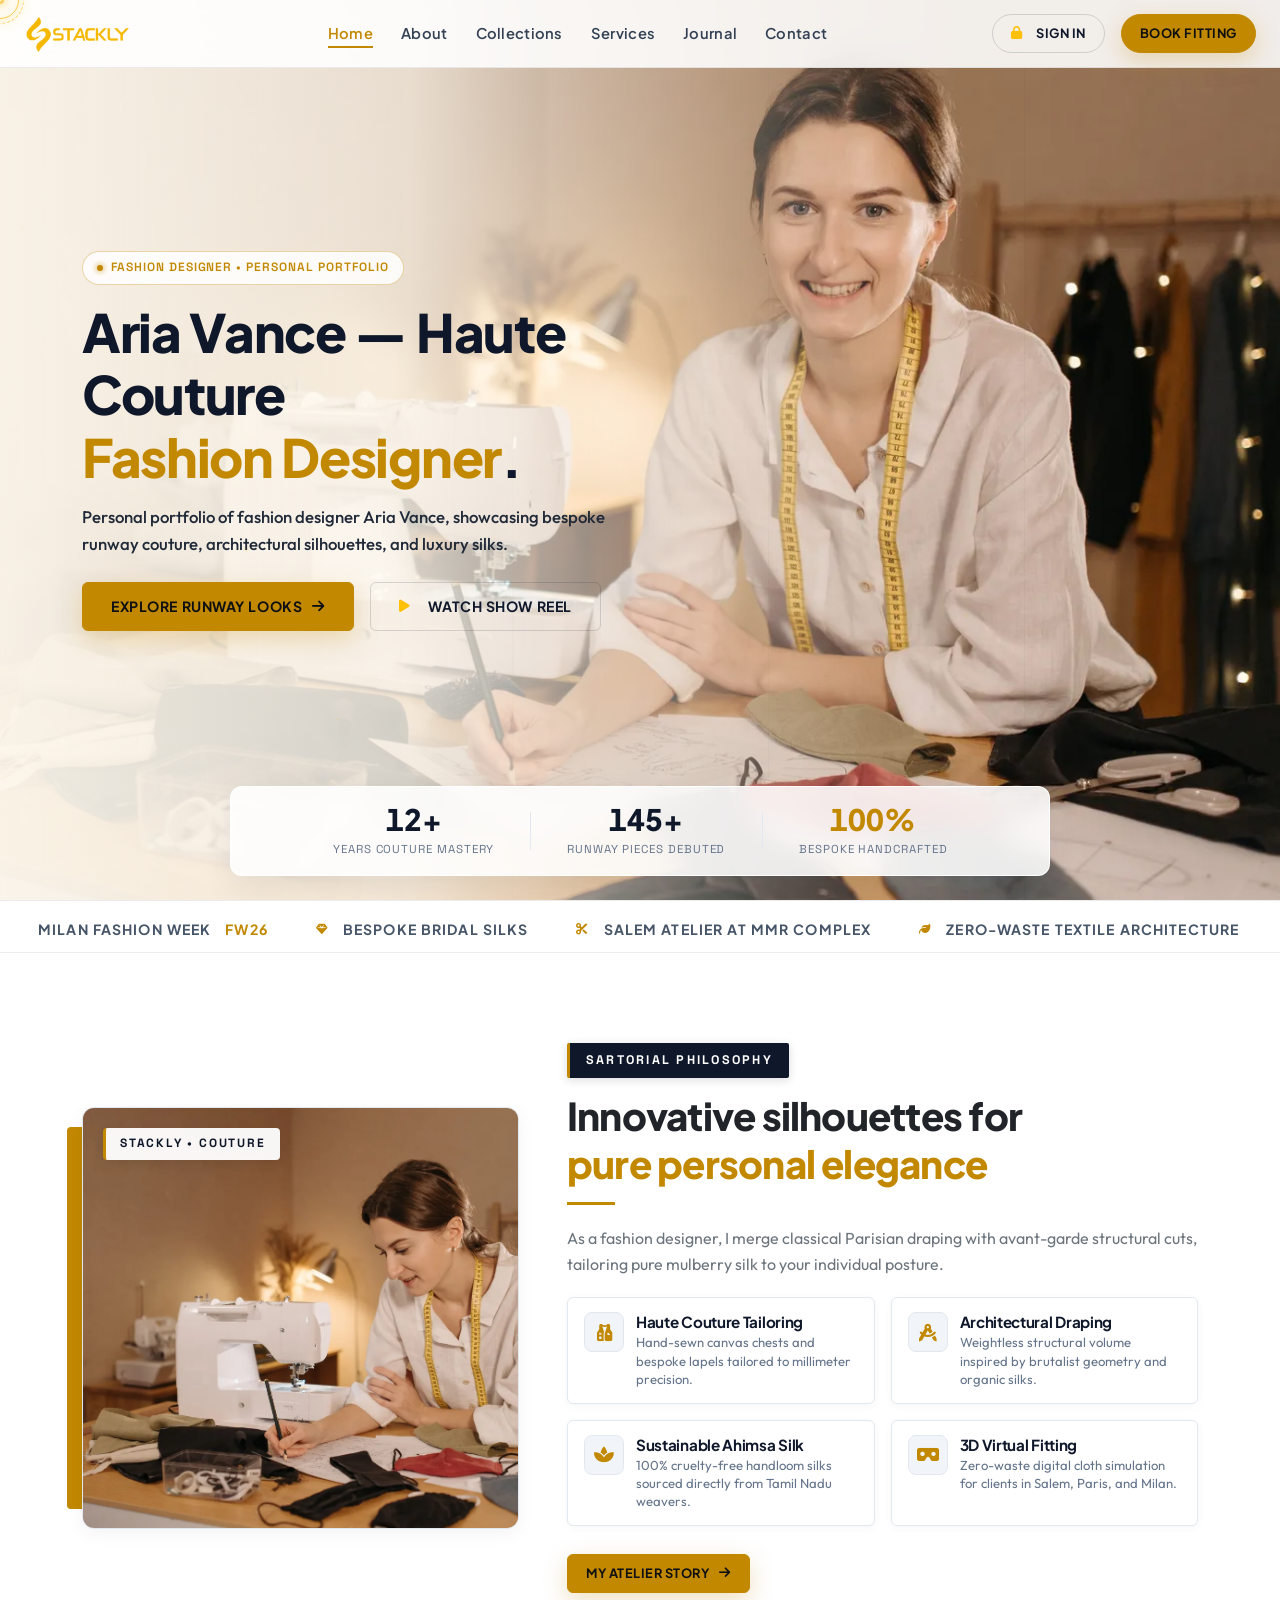
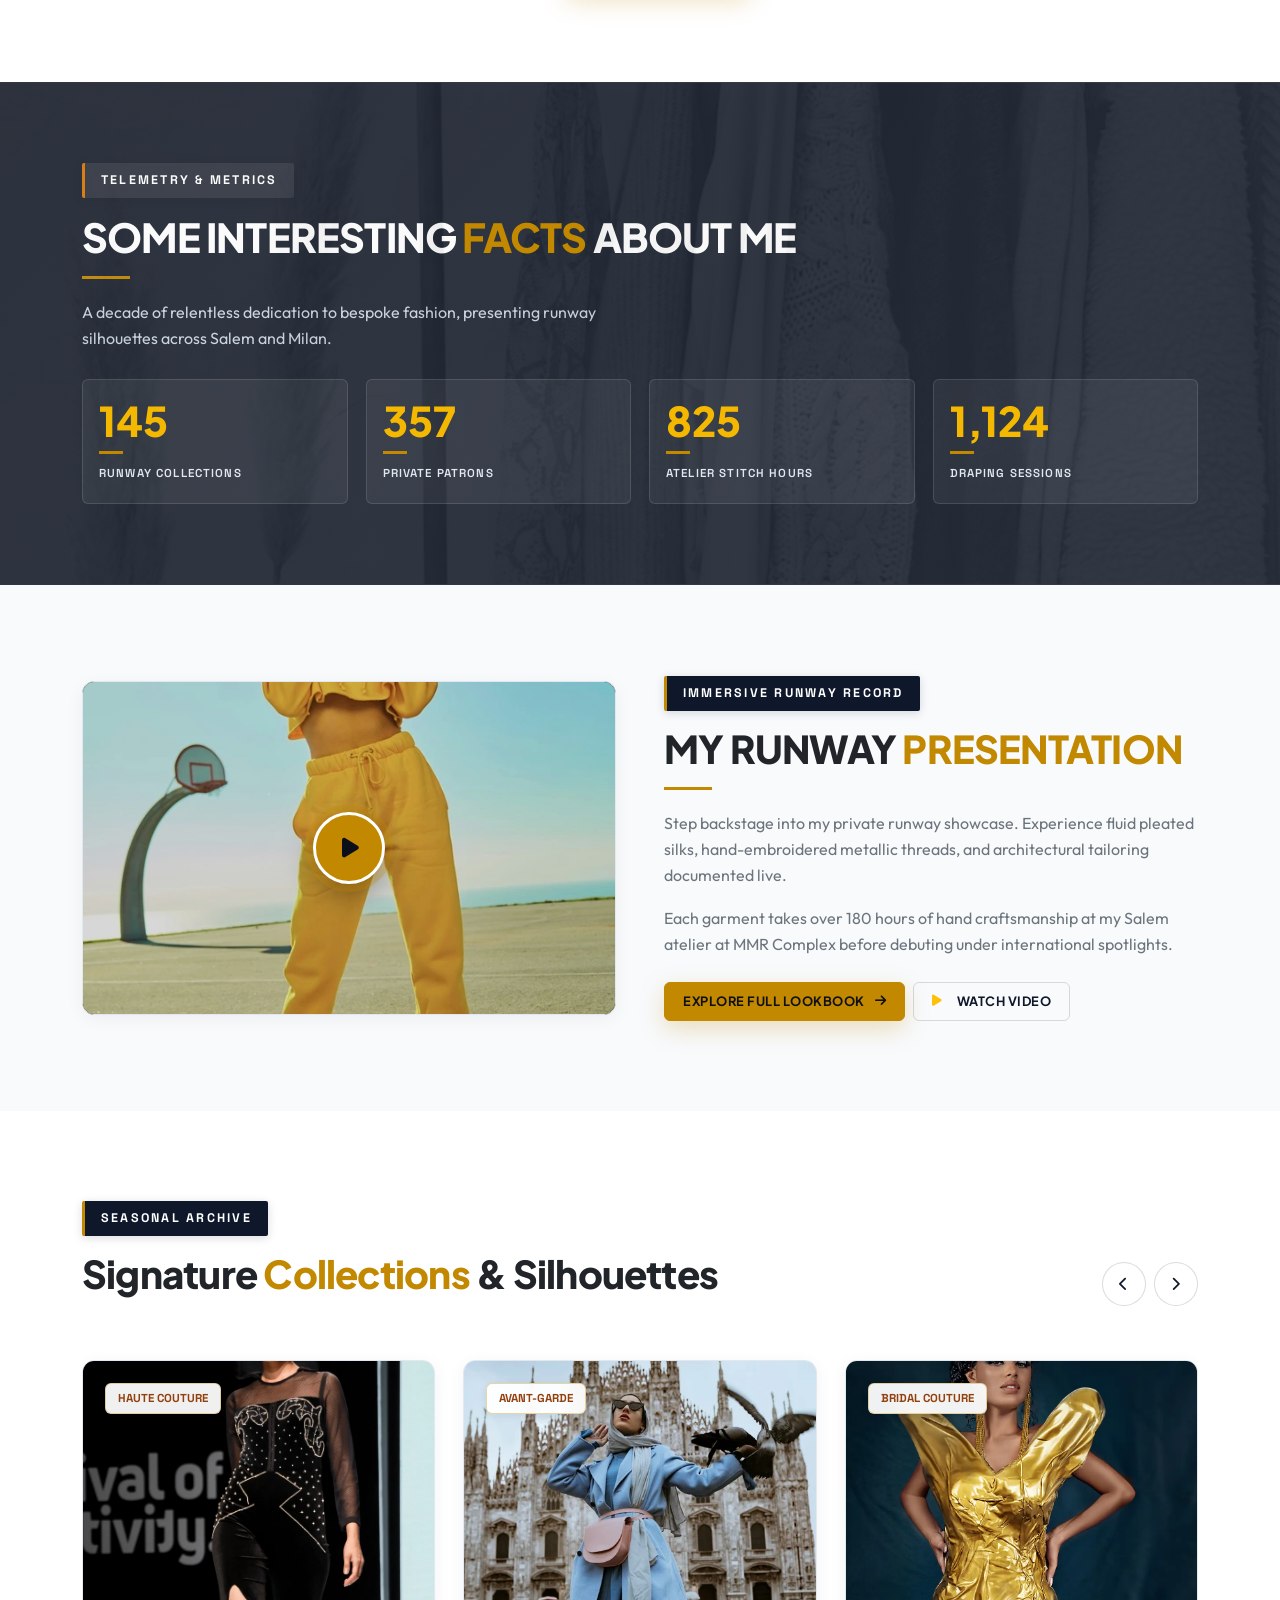
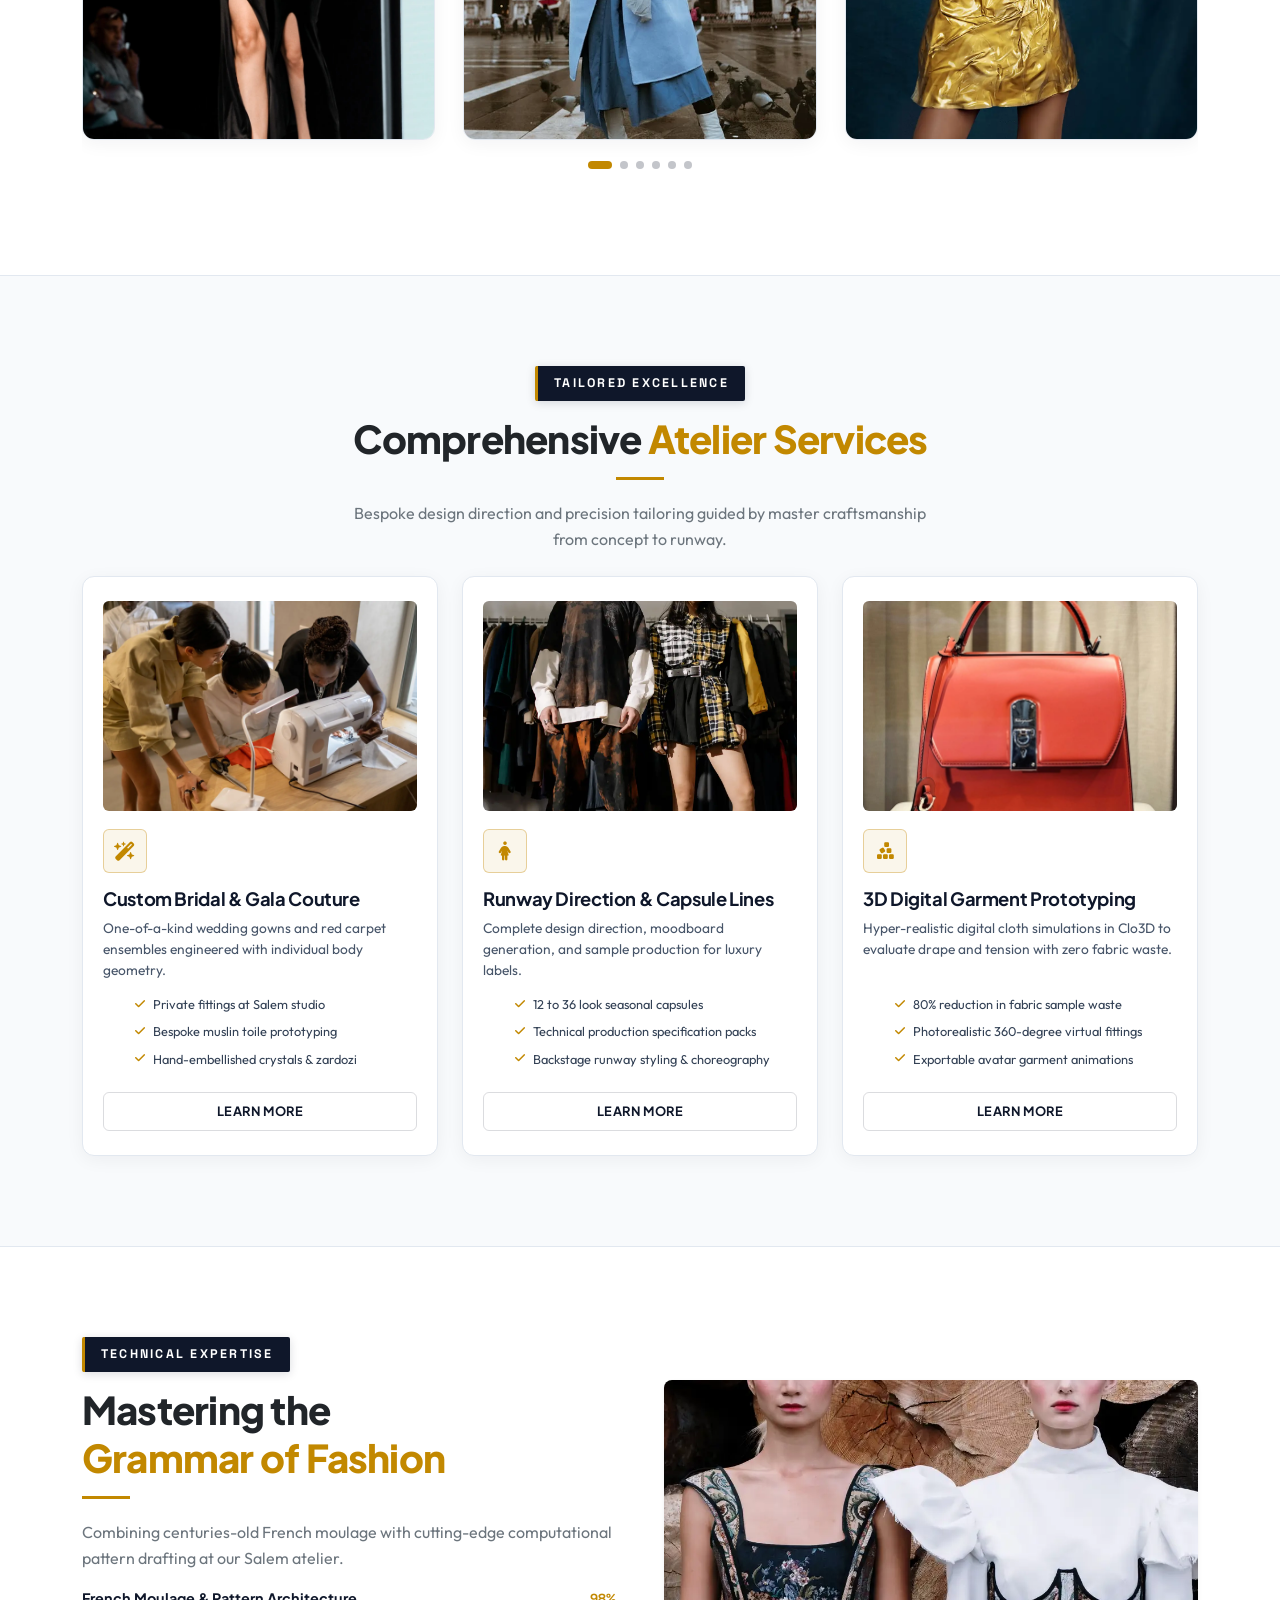
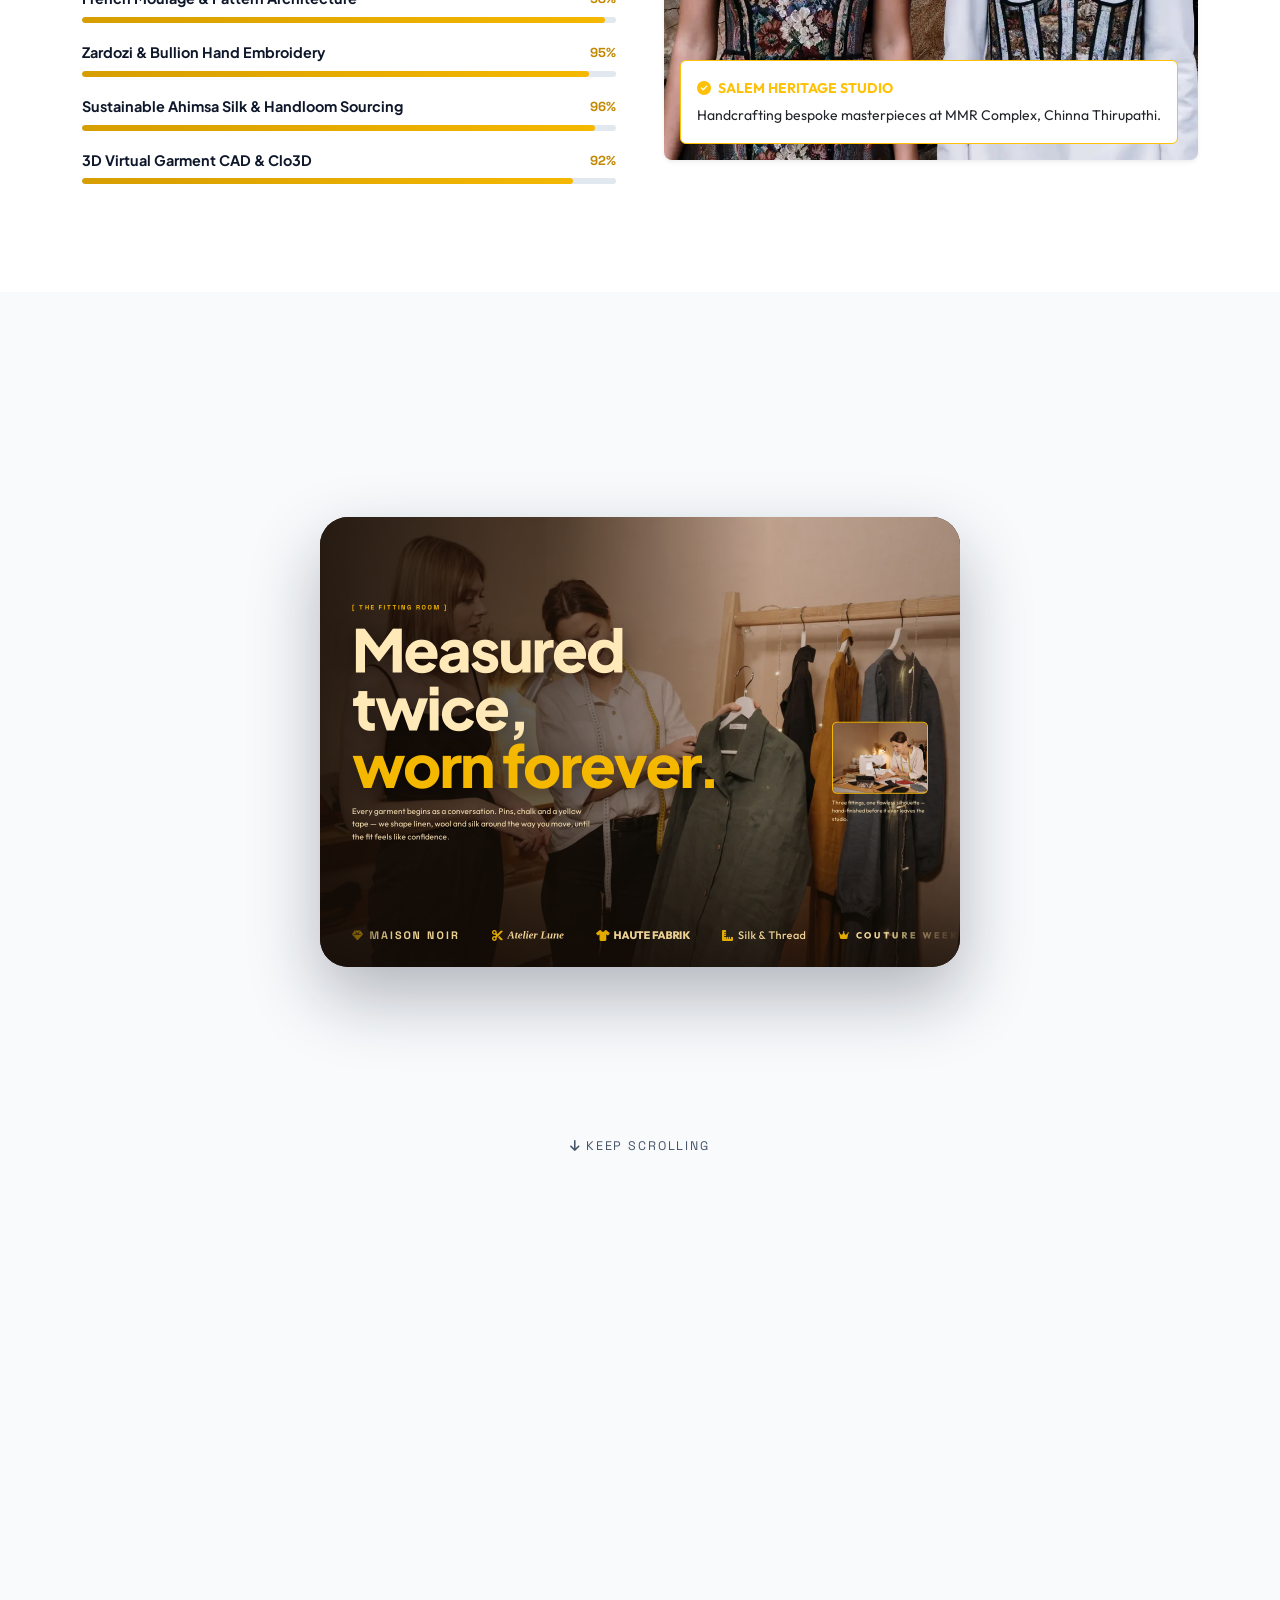
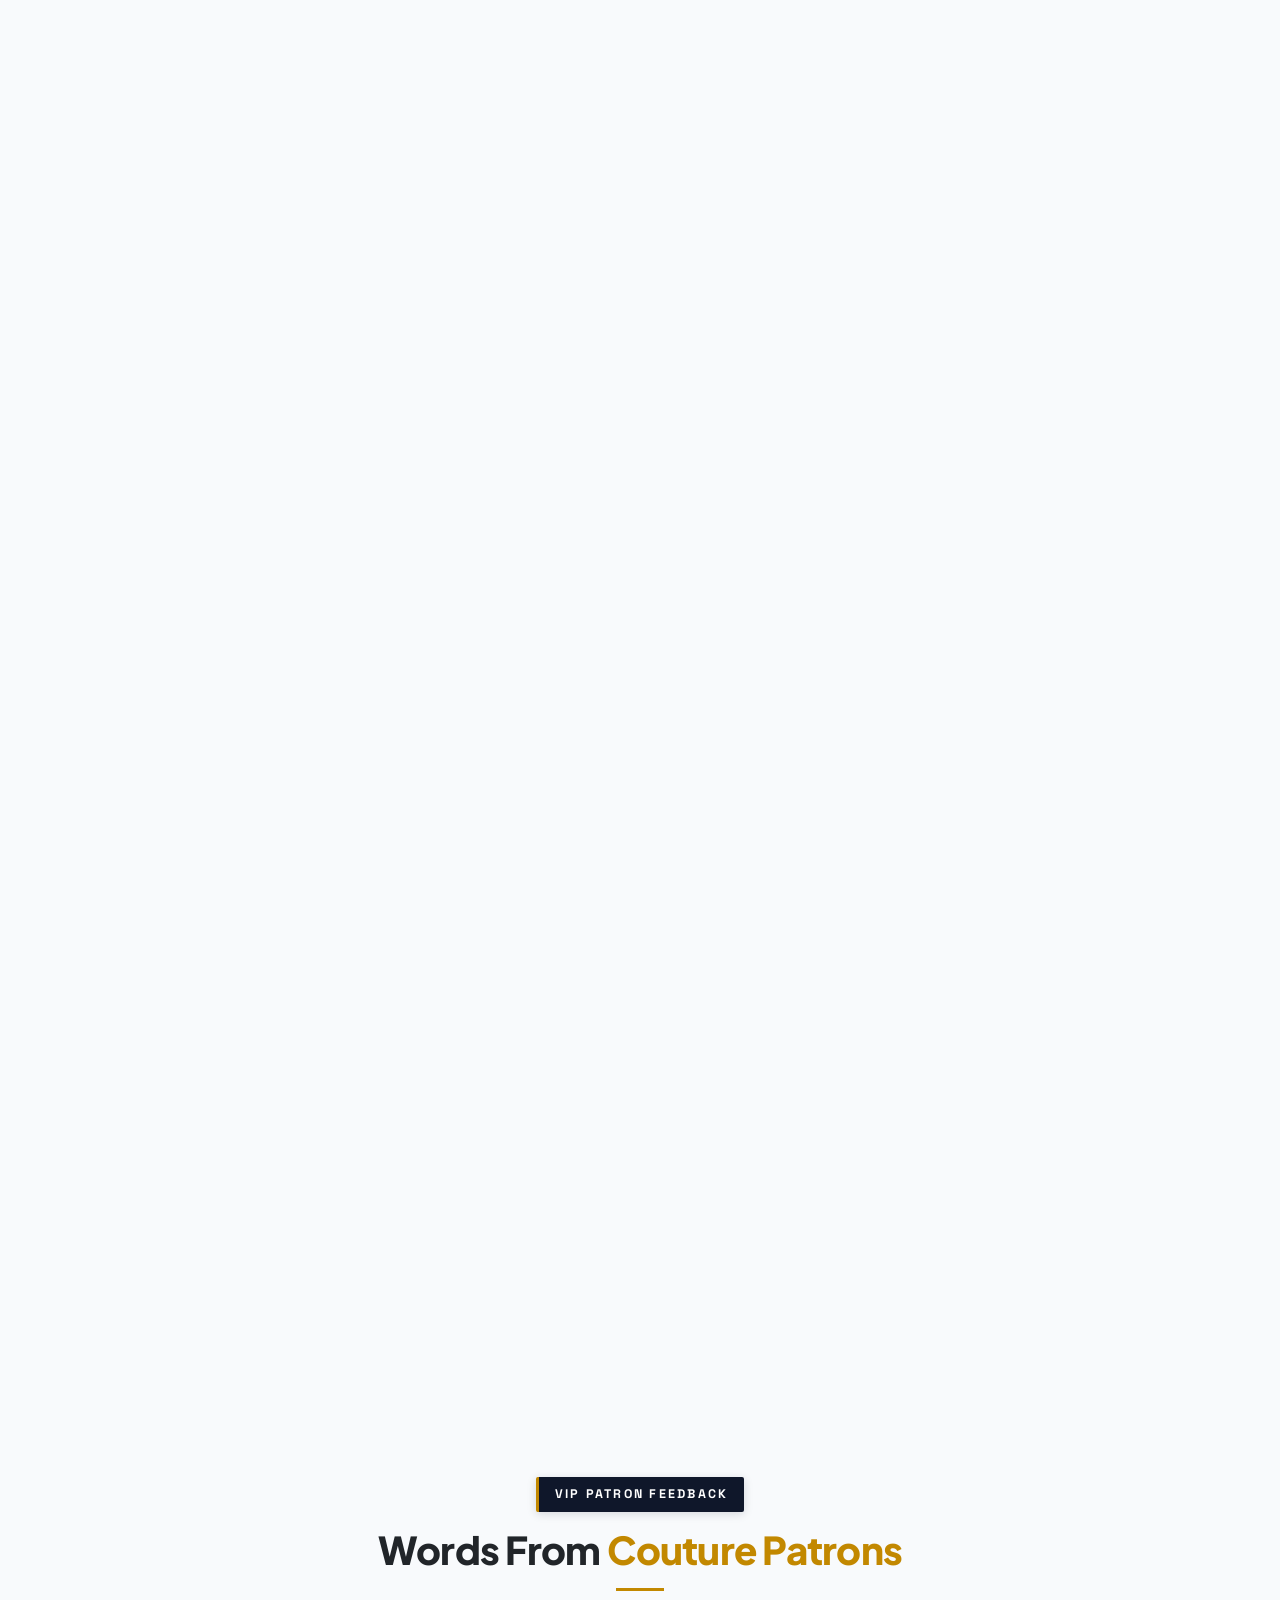
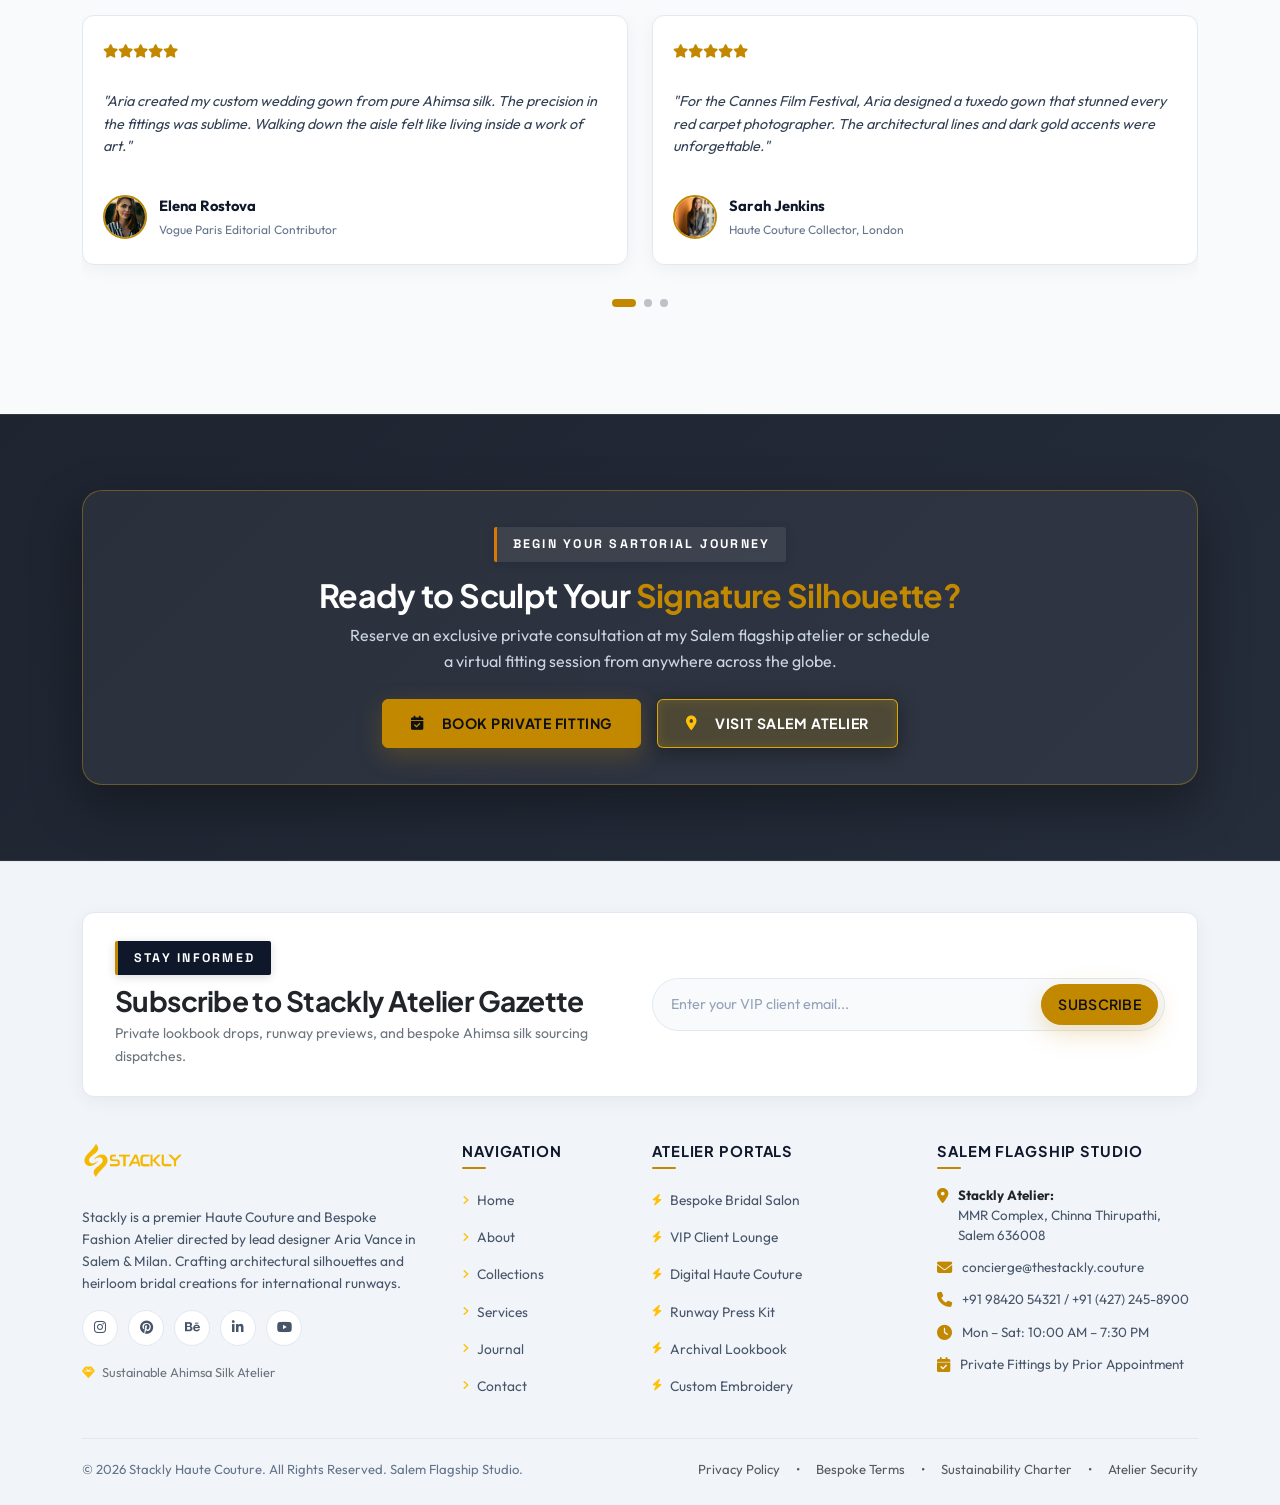
==== commit d0876e6c: "Add files via upload" ====
--- a/index.html
+++ b/index.html
@@ -107,7 +107,7 @@
       <li><a href="contact.html"><i class="fa-solid fa-location-dot"></i> Salem Atelier Contact</a></li>
     </ul>
     <div class="drawer-footer">
-      <a href="signin.html" class="btn-gold-outline w-100 text-center justify-content-center">Sign In</a>
+      <a href="signin.html" class="btn-gold-outline w-100 text-center justify-content-center"><i class="fa-solid fa-lock text-warning me-1"></i> Sign In</a>
       <a href="signup.html" class="btn-gold w-100 text-center justify-content-center">Book Fitting</a>
     </div>
   </aside>
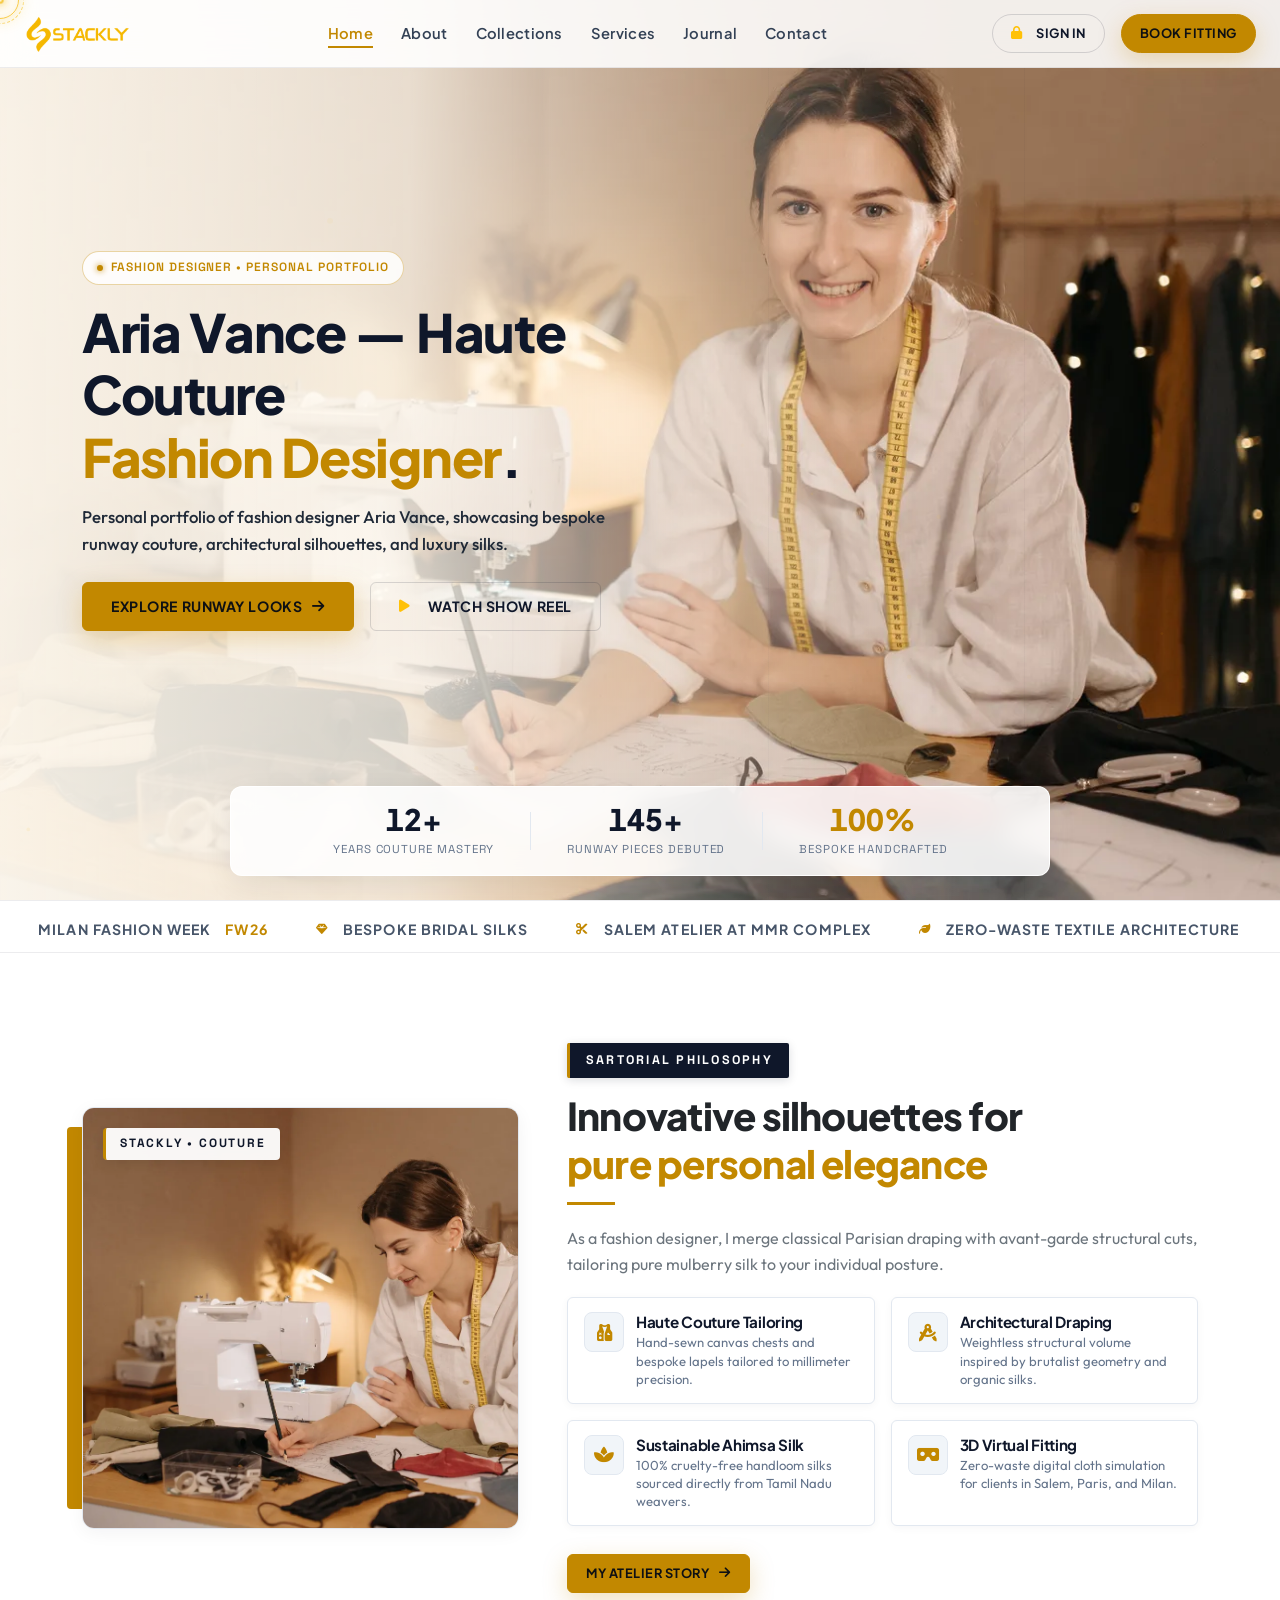
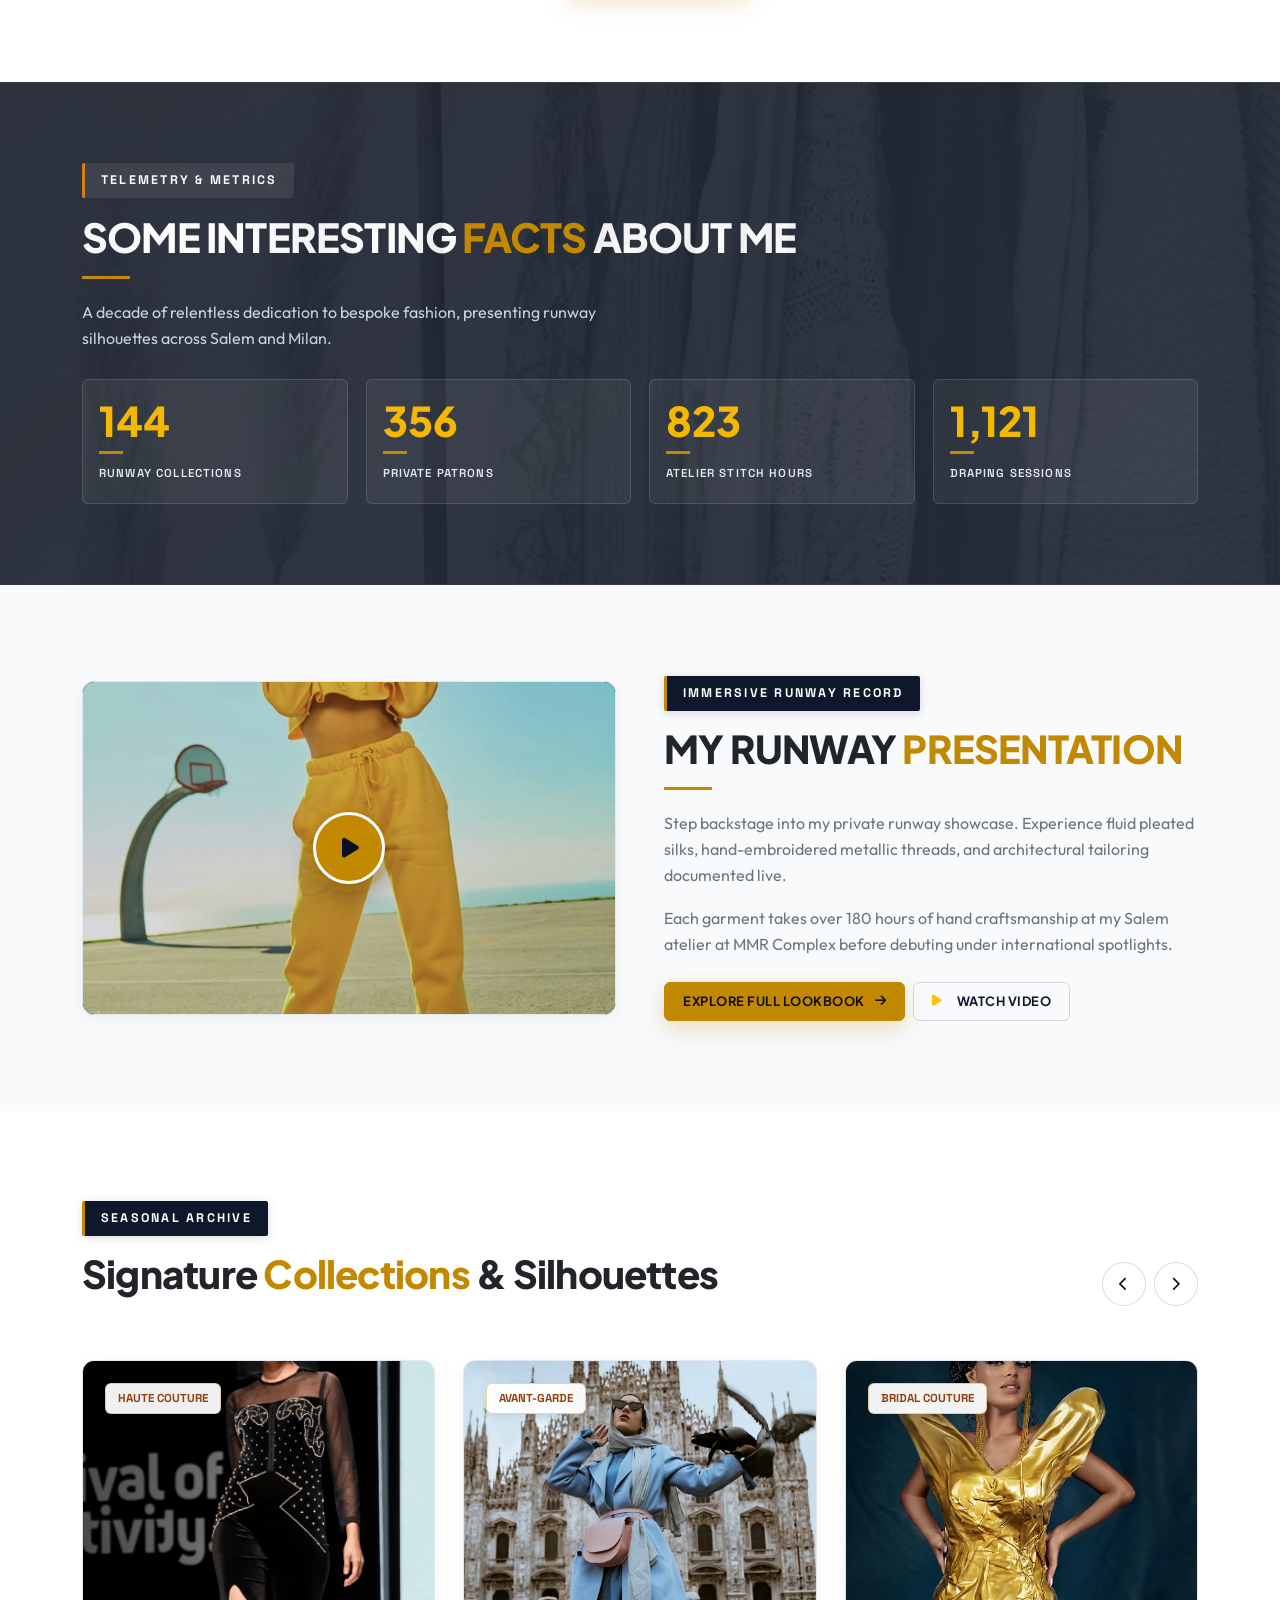
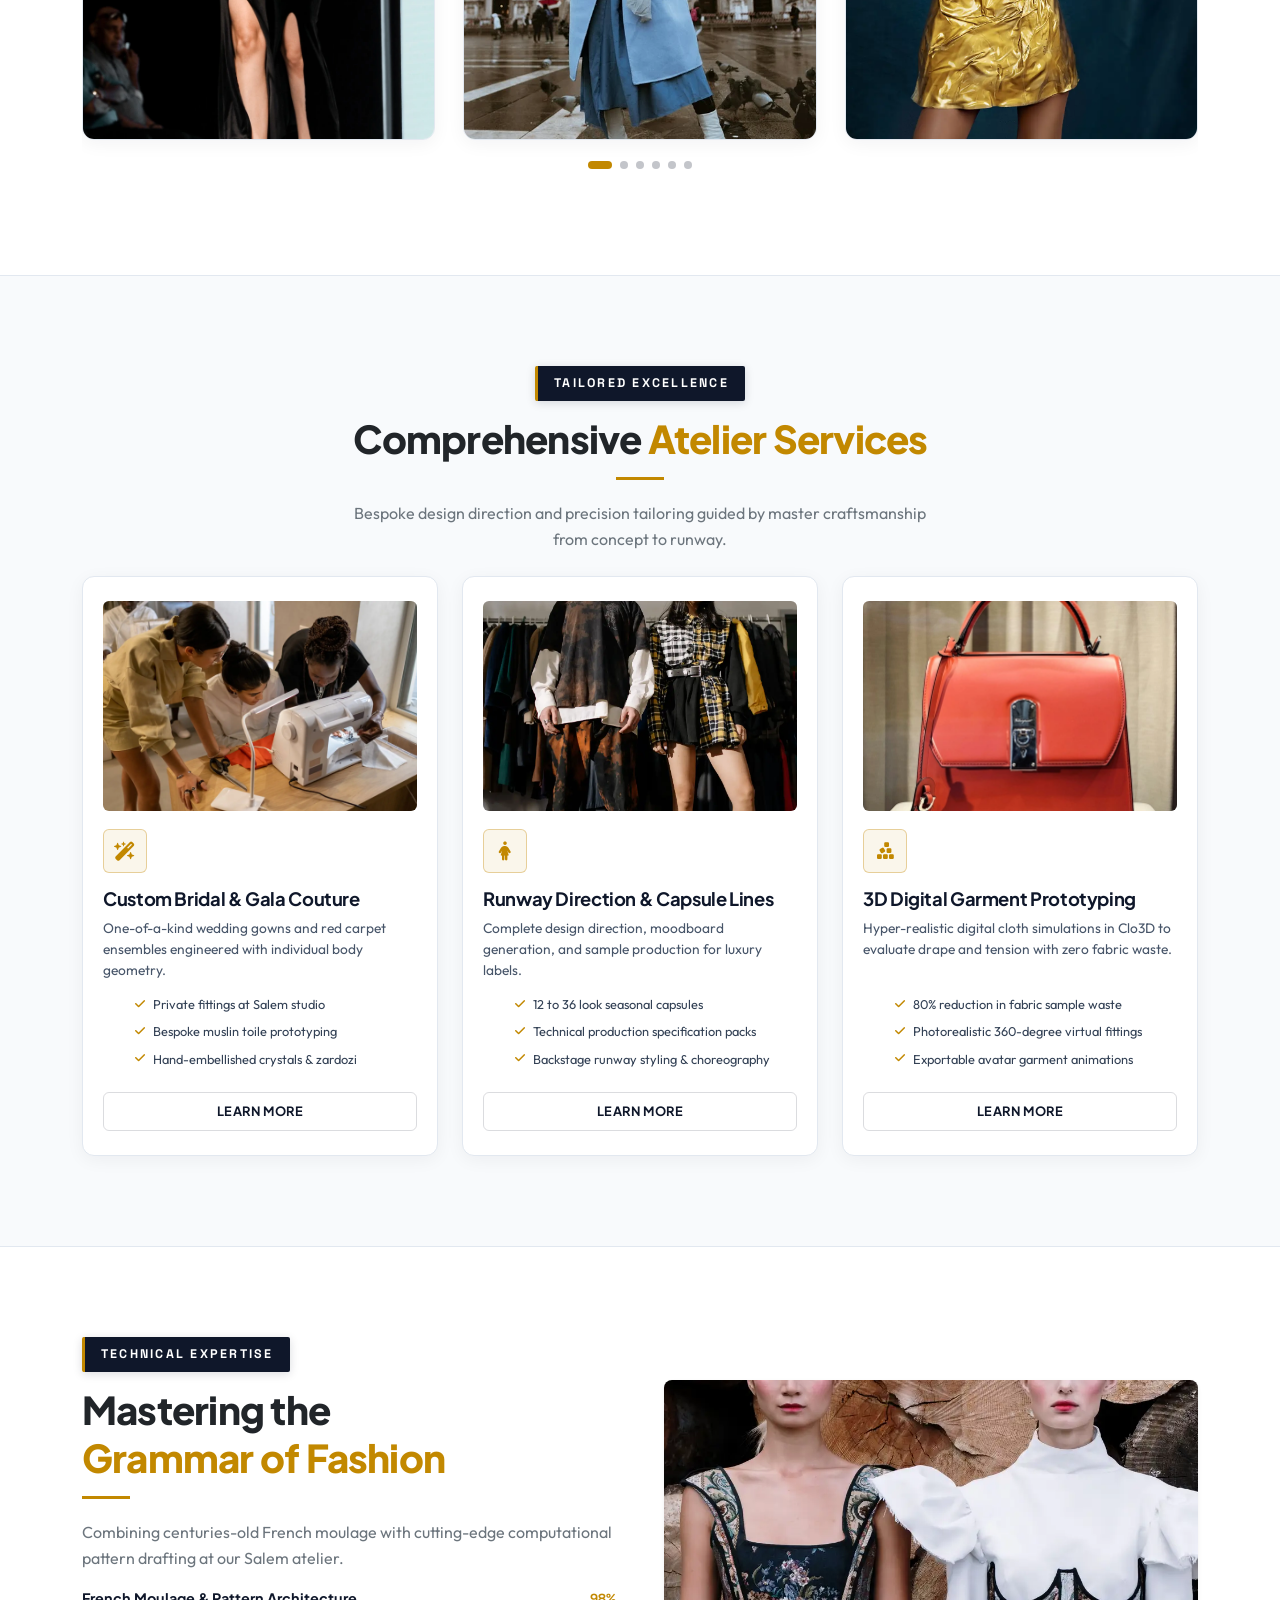
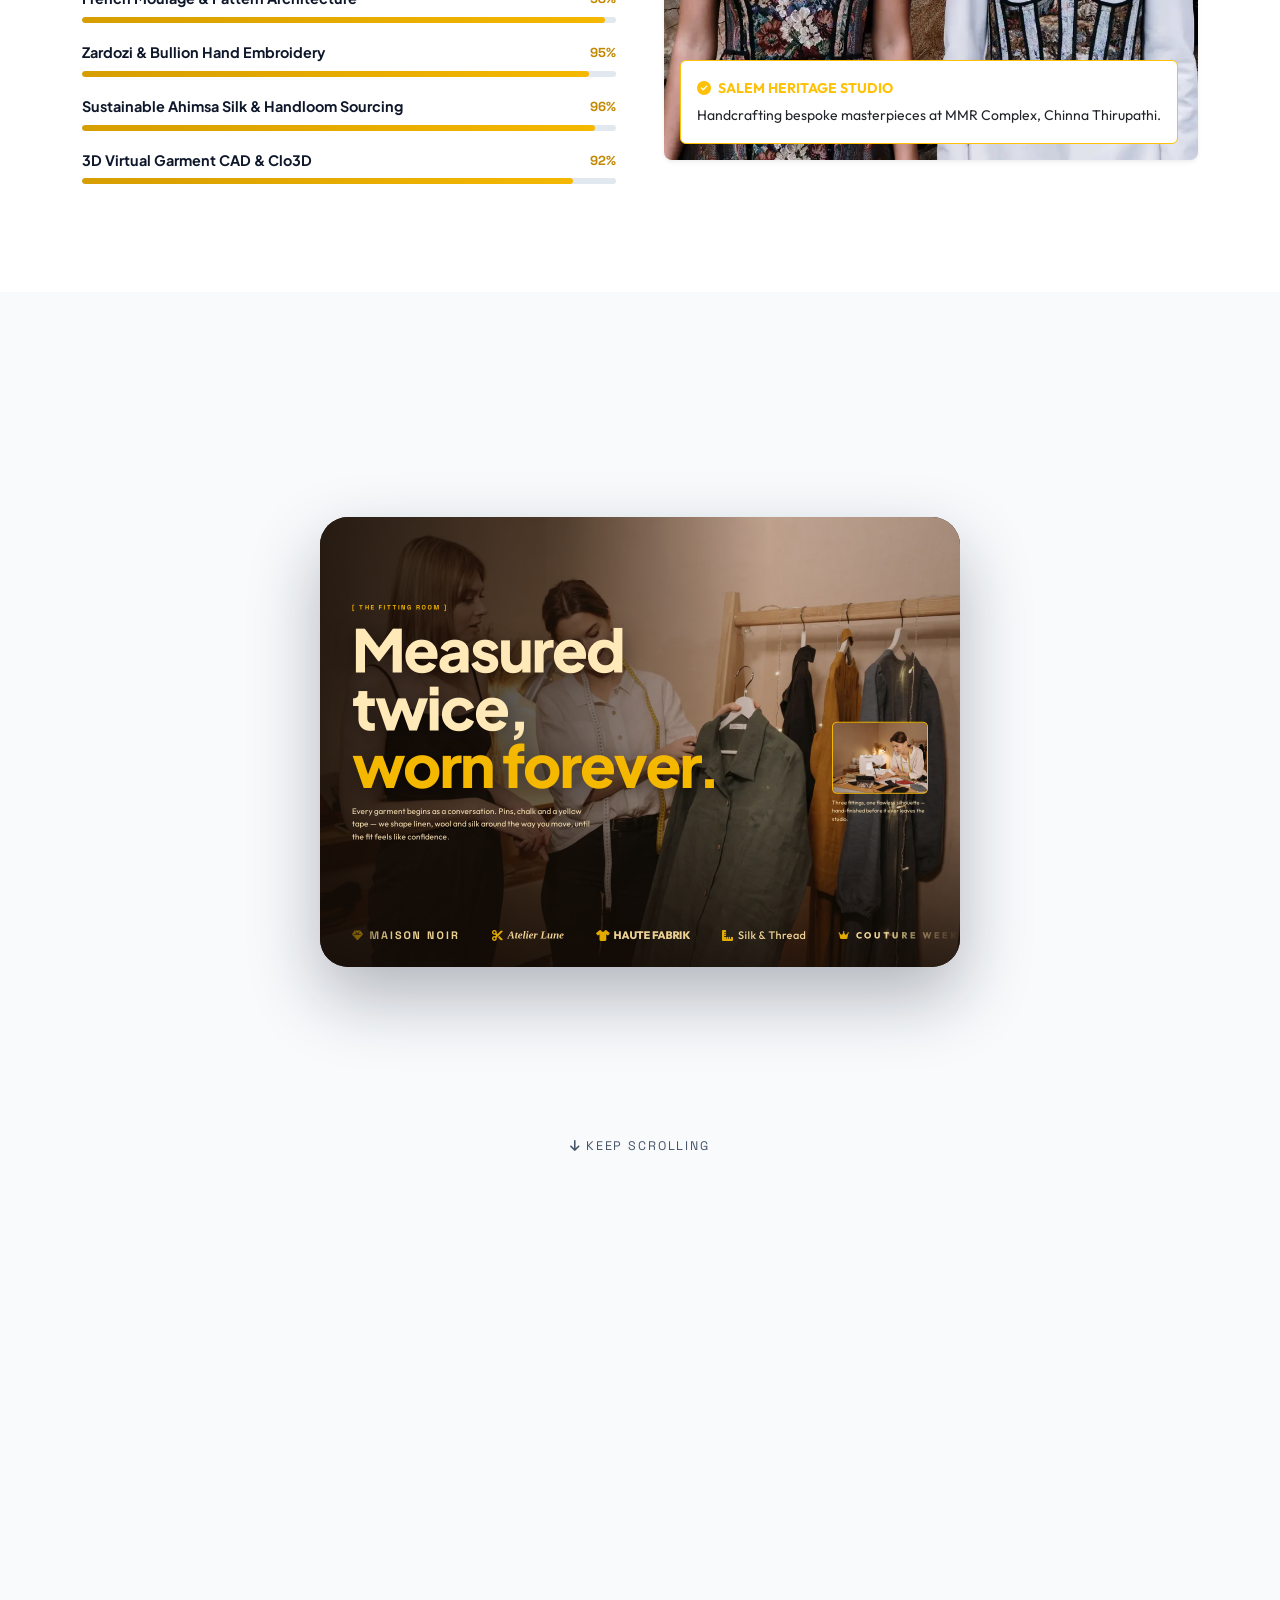
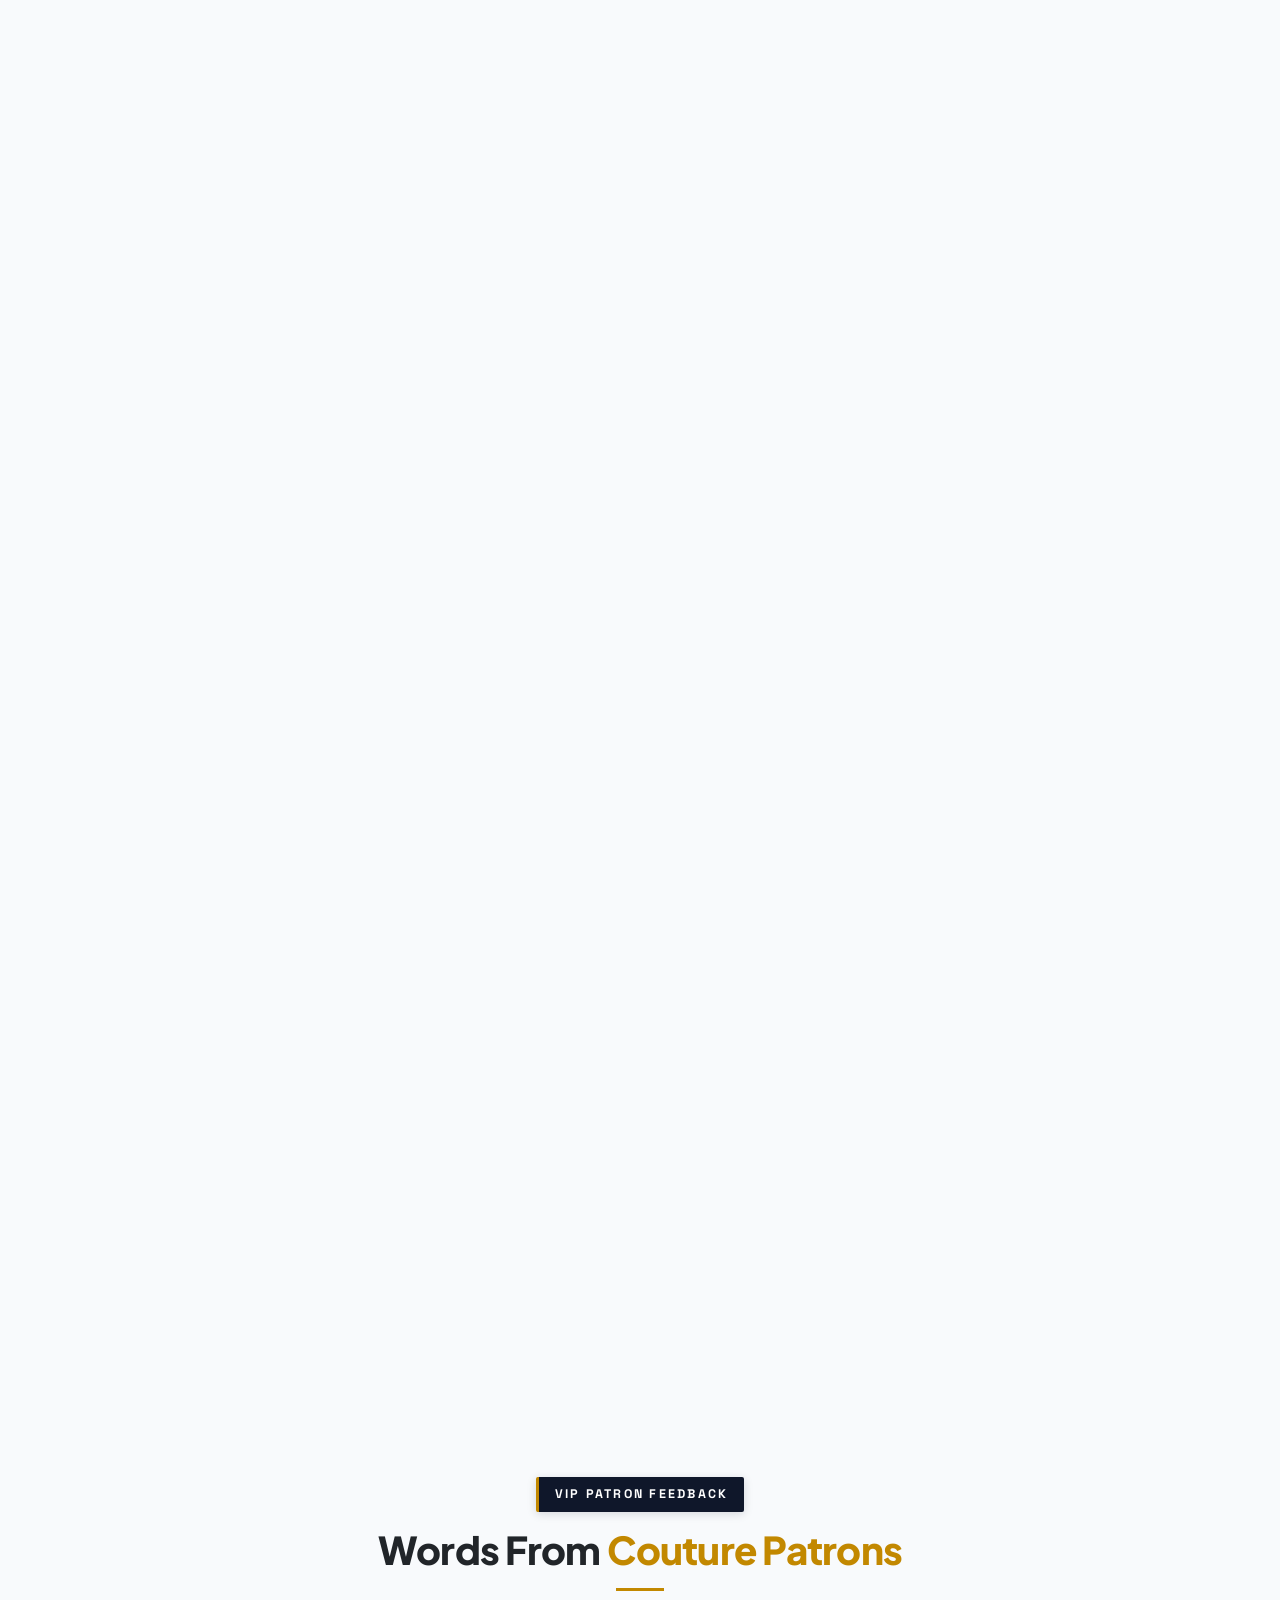
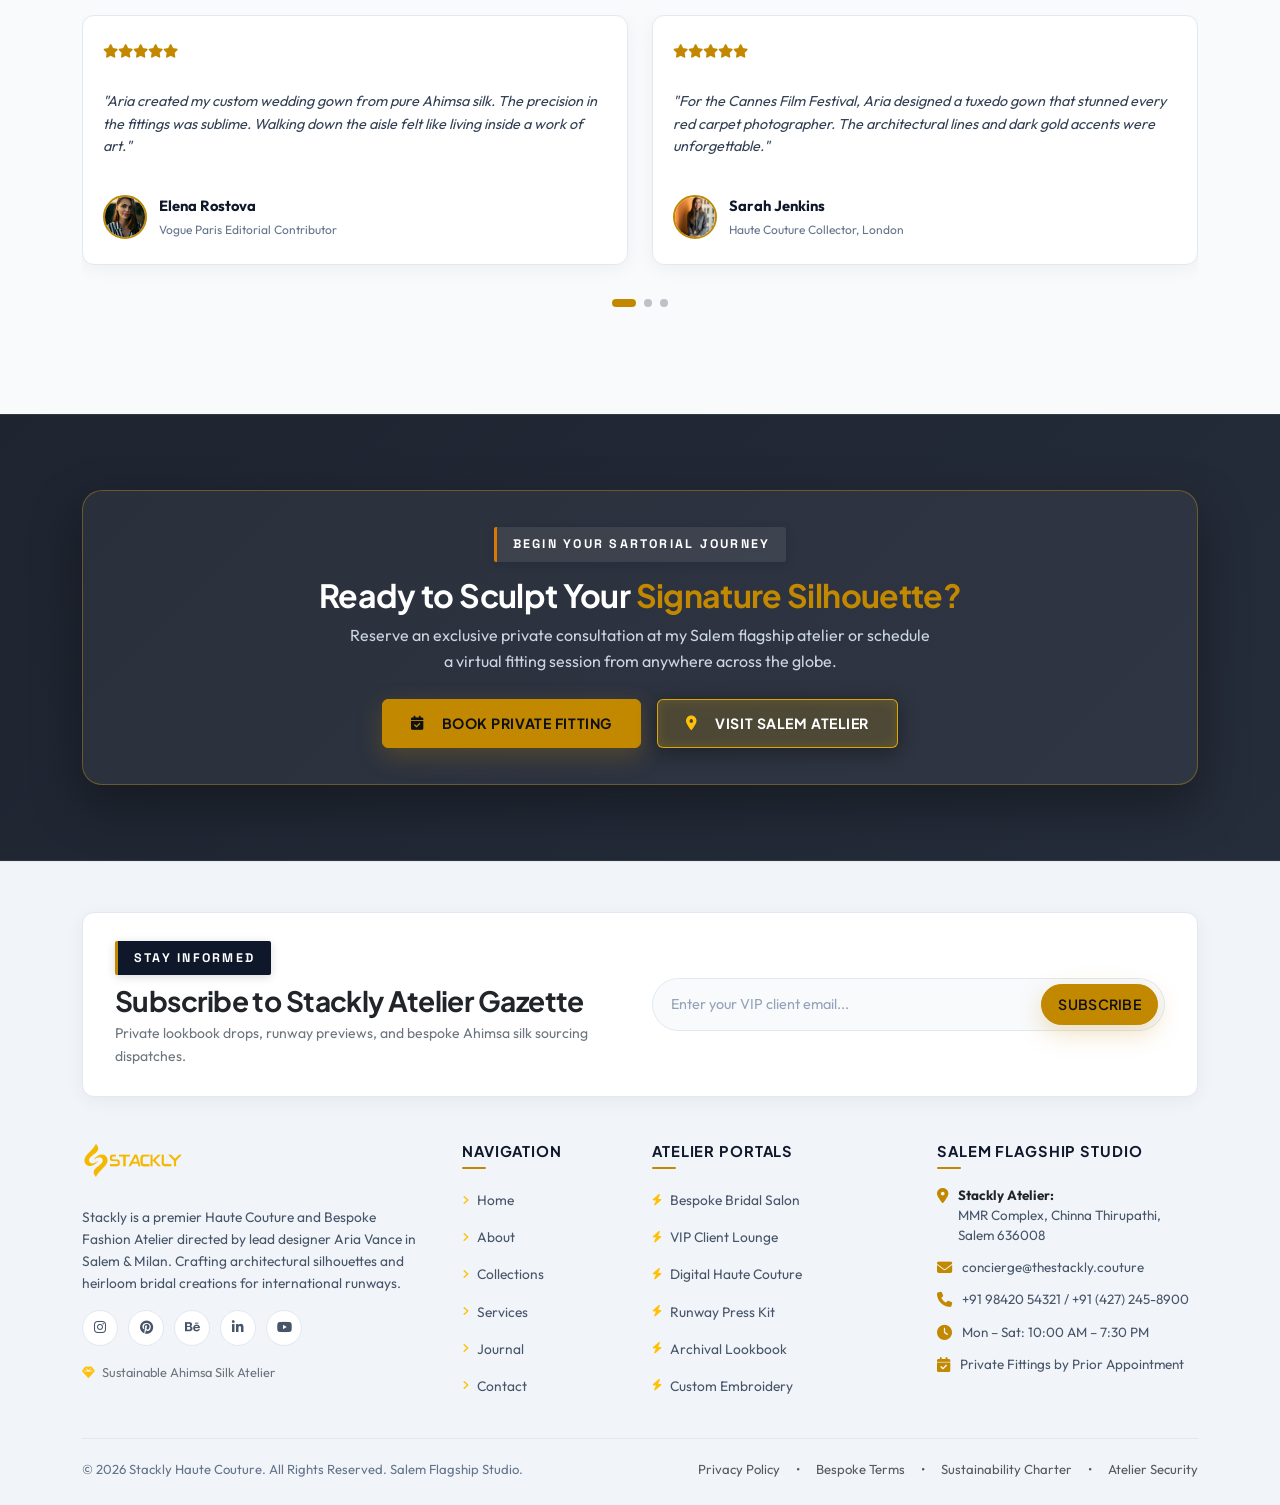
==== commit 6e2abc01: "Add files via upload" ====
--- a/index.html
+++ b/index.html
@@ -33,17 +33,24 @@
   <div class="ambient-gold-glow ambient-glow-bottom-left"></div>
 
   
-  <div id="stackly-preloader">
+  <!-- STACKLY HAUTE COUTURE PRELOADER ENGINE (Guaranteed < 2s Load) -->
+  <div id="stackly-preloader" aria-label="Loading Page" role="status">
+    <div class="preloader-backdrop"></div>
     <div class="preloader-content">
       <div class="preloader-circle-wrapper">
         <div class="circle-ring ring-outer-spin"></div>
         <div class="circle-ring ring-middle-pulse"></div>
         <div class="circle-ring ring-inner-orbit">
           <span class="orbit-dot"></span>
+          <span class="orbit-dot orbit-dot-secondary"></span>
         </div>
         <div class="preloader-logo-box">
           <img src="assets/top-logo.webp" alt="Stackly Atelier" class="preloader-logo-img">
         </div>
+      </div>
+      <div class="preloader-brand-title">
+        <span class="brand-name">STACKLY</span>
+        <span class="brand-sub">HAUTE COUTURE & BESPOKE ATELIER</span>
       </div>
       <div class="preloader-bar-container">
         <div class="preloader-progress-track">
--- a/style.css
+++ b/style.css
@@ -303,49 +303,84 @@
 }
 
 /* ==========================================================================
-   STACKLY PRELOADER
-   ========================================================================== */
-/* ==========================================================================
-   STACKLY PRELOADER (Haute Couture Luxury Engine)
+   STACKLY PRELOADER (Haute Couture Ultra-Luxury Engine - Guaranteed < 2s)
    ========================================================================== */
 #stackly-preloader {
   position: fixed;
   inset: 0;
-  z-index: 10000;
-  background: radial-gradient(circle at 50% 45%, rgba(245, 184, 0, 0.09) 0%, #07080a 75%);
+  z-index: 99999;
+  background: #060709;
   display: flex;
   align-items: center;
   justify-content: center;
-  transition: opacity 0.35s cubic-bezier(0.4, 0, 0.2, 1), visibility 0.35s cubic-bezier(0.4, 0, 0.2, 1), transform 0.35s cubic-bezier(0.4, 0, 0.2, 1);
-  will-change: opacity, transform;
+  transition: opacity 0.4s cubic-bezier(0.16, 1, 0.3, 1), visibility 0.4s cubic-bezier(0.16, 1, 0.3, 1), transform 0.4s cubic-bezier(0.16, 1, 0.3, 1), filter 0.4s cubic-bezier(0.16, 1, 0.3, 1);
+  will-change: opacity, transform, filter;
+  overflow: hidden;
+}
+
+#stackly-preloader .preloader-backdrop {
+  position: absolute;
+  inset: 0;
+  background: 
+    radial-gradient(circle at 50% 40%, rgba(245, 184, 0, 0.14) 0%, rgba(10, 12, 16, 0.88) 60%, #060709 100%),
+    radial-gradient(circle at 20% 80%, rgba(184, 134, 11, 0.08) 0%, transparent 50%),
+    radial-gradient(circle at 80% 20%, rgba(255, 215, 0, 0.06) 0%, transparent 50%);
+  pointer-events: none;
+}
+
+#stackly-preloader::before {
+  content: '';
+  position: absolute;
+  inset: 0;
+  background-image: radial-gradient(rgba(245, 184, 0, 0.12) 1px, transparent 1px);
+  background-size: 32px 32px;
+  opacity: 0.35;
+  pointer-events: none;
+  animation: bgGridFade 3s ease-in-out infinite alternate;
+}
+
+@keyframes bgGridFade {
+  0% { opacity: 0.25; transform: scale(1); }
+  100% { opacity: 0.45; transform: scale(1.02); }
 }
 
 #stackly-preloader.loaded {
   opacity: 0;
   visibility: hidden;
   pointer-events: none;
-  transform: scale(1.03);
+  transform: scale(1.04);
+  filter: blur(8px);
 }
 
 .preloader-content {
   text-align: center;
-  max-width: 400px;
+  max-width: 440px;
   width: 90%;
   position: relative;
   z-index: 2;
-  padding: 30px;
-  background: rgba(15, 17, 23, 0.55);
-  border: 1px solid rgba(245, 184, 0, 0.15);
-  border-radius: 20px;
-  box-shadow: 0 20px 50px rgba(0, 0, 0, 0.6), inset 0 0 20px rgba(245, 184, 0, 0.05);
-  backdrop-filter: blur(12px);
+  padding: 36px 30px 30px;
+  background: rgba(14, 16, 22, 0.68);
+  border: 1px solid rgba(245, 184, 0, 0.25);
+  border-radius: 24px;
+  box-shadow: 
+    0 25px 60px rgba(0, 0, 0, 0.75),
+    0 0 40px rgba(245, 184, 0, 0.12),
+    inset 0 0 25px rgba(245, 184, 0, 0.06);
+  backdrop-filter: blur(20px);
+  -webkit-backdrop-filter: blur(20px);
+  animation: preloaderCardPop 0.6s cubic-bezier(0.16, 1, 0.3, 1) forwards;
+}
+
+@keyframes preloaderCardPop {
+  0% { opacity: 0; transform: translateY(15px) scale(0.96); }
+  100% { opacity: 1; transform: translateY(0) scale(1); }
 }
 
 .preloader-circle-wrapper {
   position: relative;
   width: 140px;
   height: 140px;
-  margin: 0 auto 28px;
+  margin: 0 auto 20px;
   display: flex;
   align-items: center;
   justify-content: center;
@@ -358,55 +393,94 @@
 }
 
 .ring-outer-spin {
-  border: 2px dashed rgba(245, 184, 0, 0.5);
-  box-shadow: 0 0 25px rgba(245, 184, 0, 0.15);
-  animation: spinRing 10s linear infinite;
+  border: 2px dashed rgba(245, 184, 0, 0.55);
+  box-shadow: 0 0 25px rgba(245, 184, 0, 0.2);
+  animation: spinRing 8s linear infinite;
 }
 
 .ring-middle-pulse {
-  border: 1px solid rgba(245, 184, 0, 0.3);
-  animation: pulseRing 1.8s ease-in-out infinite alternate;
+  border: 1px solid rgba(245, 184, 0, 0.35);
+  animation: pulseRing 1.6s ease-in-out infinite alternate;
 }
 
 .ring-inner-orbit {
   position: absolute;
-  inset: 14px;
-  border: 1px solid rgba(255, 255, 255, 0.08);
+  inset: 12px;
+  border: 1px dashed rgba(255, 255, 255, 0.12);
   border-radius: 50%;
-  animation: spinRing 4s linear infinite reverse;
+  animation: spinRing 3.5s linear infinite reverse;
 }
 
 .ring-inner-orbit .orbit-dot {
   position: absolute;
-  width: 8px;
-  height: 8px;
+  width: 9px;
+  height: 9px;
   background: #ffffff;
-  border: 1px solid var(--gold-primary);
+  border: 1.5px solid #f5b800;
   border-radius: 50%;
-  box-shadow: 0 0 12px var(--gold-primary), 0 0 20px var(--gold-primary);
-  top: -4px;
+  box-shadow: 0 0 12px #f5b800, 0 0 22px #f5b800;
+  top: -5px;
   left: 50%;
   transform: translateX(-50%);
 }
 
+.ring-inner-orbit .orbit-dot-secondary {
+  top: auto;
+  bottom: -5px;
+  left: 50%;
+  transform: translateX(-50%);
+  background: #f5b800;
+  width: 7px;
+  height: 7px;
+}
+
 .preloader-logo-box {
   position: relative;
-  width: 70px;
-  height: 70px;
+  width: 76px;
+  height: 76px;
   display: flex;
   align-items: center;
   justify-content: center;
   border-radius: 50%;
-  background: rgba(245, 184, 0, 0.06);
-  box-shadow: inset 0 0 15px rgba(245, 184, 0, 0.15);
+  background: rgba(245, 184, 0, 0.08);
+  border: 1px solid rgba(245, 184, 0, 0.3);
+  box-shadow: inset 0 0 20px rgba(245, 184, 0, 0.2), 0 0 20px rgba(245, 184, 0, 0.25);
+  animation: logoGlowPulse 2s ease-in-out infinite alternate;
 }
 
 .preloader-logo-img {
-  width: 52px;
-  height: 52px;
+  width: 54px;
+  height: 54px;
   object-fit: contain;
-  filter: drop-shadow(0 0 12px rgba(245, 184, 0, 0.8));
-  animation: logoPulse 1.8s ease-in-out infinite alternate;
+  filter: drop-shadow(0 0 14px rgba(245, 184, 0, 0.85));
+}
+
+.preloader-brand-title {
+  margin-bottom: 22px;
+  display: flex;
+  flex-direction: column;
+  align-items: center;
+  gap: 4px;
+}
+
+.preloader-brand-title .brand-name {
+  font-family: 'Outfit', 'Plus Jakarta Sans', sans-serif;
+  font-size: 1.25rem;
+  font-weight: 800;
+  letter-spacing: 0.25em;
+  background: linear-gradient(135deg, #ffffff 0%, #ffe066 50%, #f5b800 100%);
+  -webkit-background-clip: text;
+  -webkit-text-fill-color: transparent;
+  text-transform: uppercase;
+}
+
+.preloader-brand-title .brand-sub {
+  font-family: 'Plus Jakarta Sans', sans-serif;
+  font-size: 0.65rem;
+  font-weight: 600;
+  letter-spacing: 0.3em;
+  color: #94a3b8;
+  text-transform: uppercase;
 }
 
 .preloader-bar-container {
@@ -414,38 +488,39 @@
 }
 
 .preloader-progress-track {
-  height: 5px;
+  height: 6px;
   background: rgba(255, 255, 255, 0.08);
-  border-radius: 6px;
+  border-radius: 8px;
   overflow: hidden;
   position: relative;
-  border: 1px solid rgba(245, 184, 0, 0.2);
+  border: 1px solid rgba(245, 184, 0, 0.25);
+  box-shadow: inset 0 1px 3px rgba(0, 0, 0, 0.5);
 }
 
 .preloader-progress-fill {
   height: 100%;
   width: 0%;
-  background: linear-gradient(90deg, #b8860b, #f5b800, #ffe066, #f5b800);
+  background: linear-gradient(90deg, #b8860b 0%, #f5b800 40%, #ffffff 70%, #f5b800 100%);
   background-size: 200% 100%;
-  border-radius: 6px;
+  border-radius: 8px;
   transition: width 0.08s ease-out;
-  box-shadow: 0 0 14px var(--gold-primary), 0 0 25px rgba(245, 184, 0, 0.6);
-  animation: shimmerGlow 2s linear infinite;
+  box-shadow: 0 0 16px #f5b800, 0 0 30px rgba(245, 184, 0, 0.7);
+  animation: shimmerGlow 1.5s linear infinite;
 }
 
 .preloader-meta {
-  font-family: var(--font-mono);
-  font-size: 0.74rem;
-  letter-spacing: 0.1em;
-  color: #a0a5b5;
+  font-family: monospace, sans-serif;
+  font-size: 0.72rem;
+  letter-spacing: 0.08em;
+  color: #94a3b8;
   text-transform: uppercase;
 }
 
 .preloader-pct-badge {
-  color: var(--gold-primary);
+  color: #f5b800;
   font-weight: 800;
-  font-size: 0.82rem;
-  text-shadow: 0 0 10px rgba(245, 184, 0, 0.4);
+  font-size: 0.85rem;
+  text-shadow: 0 0 12px rgba(245, 184, 0, 0.5);
 }
 
 @keyframes spinRing {
@@ -453,18 +528,18 @@
 }
 
 @keyframes pulseRing {
-  0% { transform: scale(0.94); opacity: 0.4; }
-  100% { transform: scale(1.06); opacity: 0.9; }
-}
-
-@keyframes logoPulse {
-  0% { transform: scale(0.92); filter: drop-shadow(0 0 8px rgba(245, 184, 0, 0.5)); }
-  100% { transform: scale(1.08); filter: drop-shadow(0 0 18px rgba(245, 184, 0, 0.95)); }
+  0% { transform: scale(0.93); opacity: 0.5; }
+  100% { transform: scale(1.07); opacity: 1; }
+}
+
+@keyframes logoGlowPulse {
+  0% { box-shadow: inset 0 0 15px rgba(245, 184, 0, 0.15), 0 0 15px rgba(245, 184, 0, 0.2); }
+  100% { box-shadow: inset 0 0 25px rgba(245, 184, 0, 0.35), 0 0 35px rgba(245, 184, 0, 0.5); }
 }
 
 @keyframes shimmerGlow {
-  0% { background-position: 0% 50%; }
-  100% { background-position: 200% 50%; }
+  0% { background-position: 200% 0; }
+  100% { background-position: -200% 0; }
 }
 
 /* ==========================================================================
